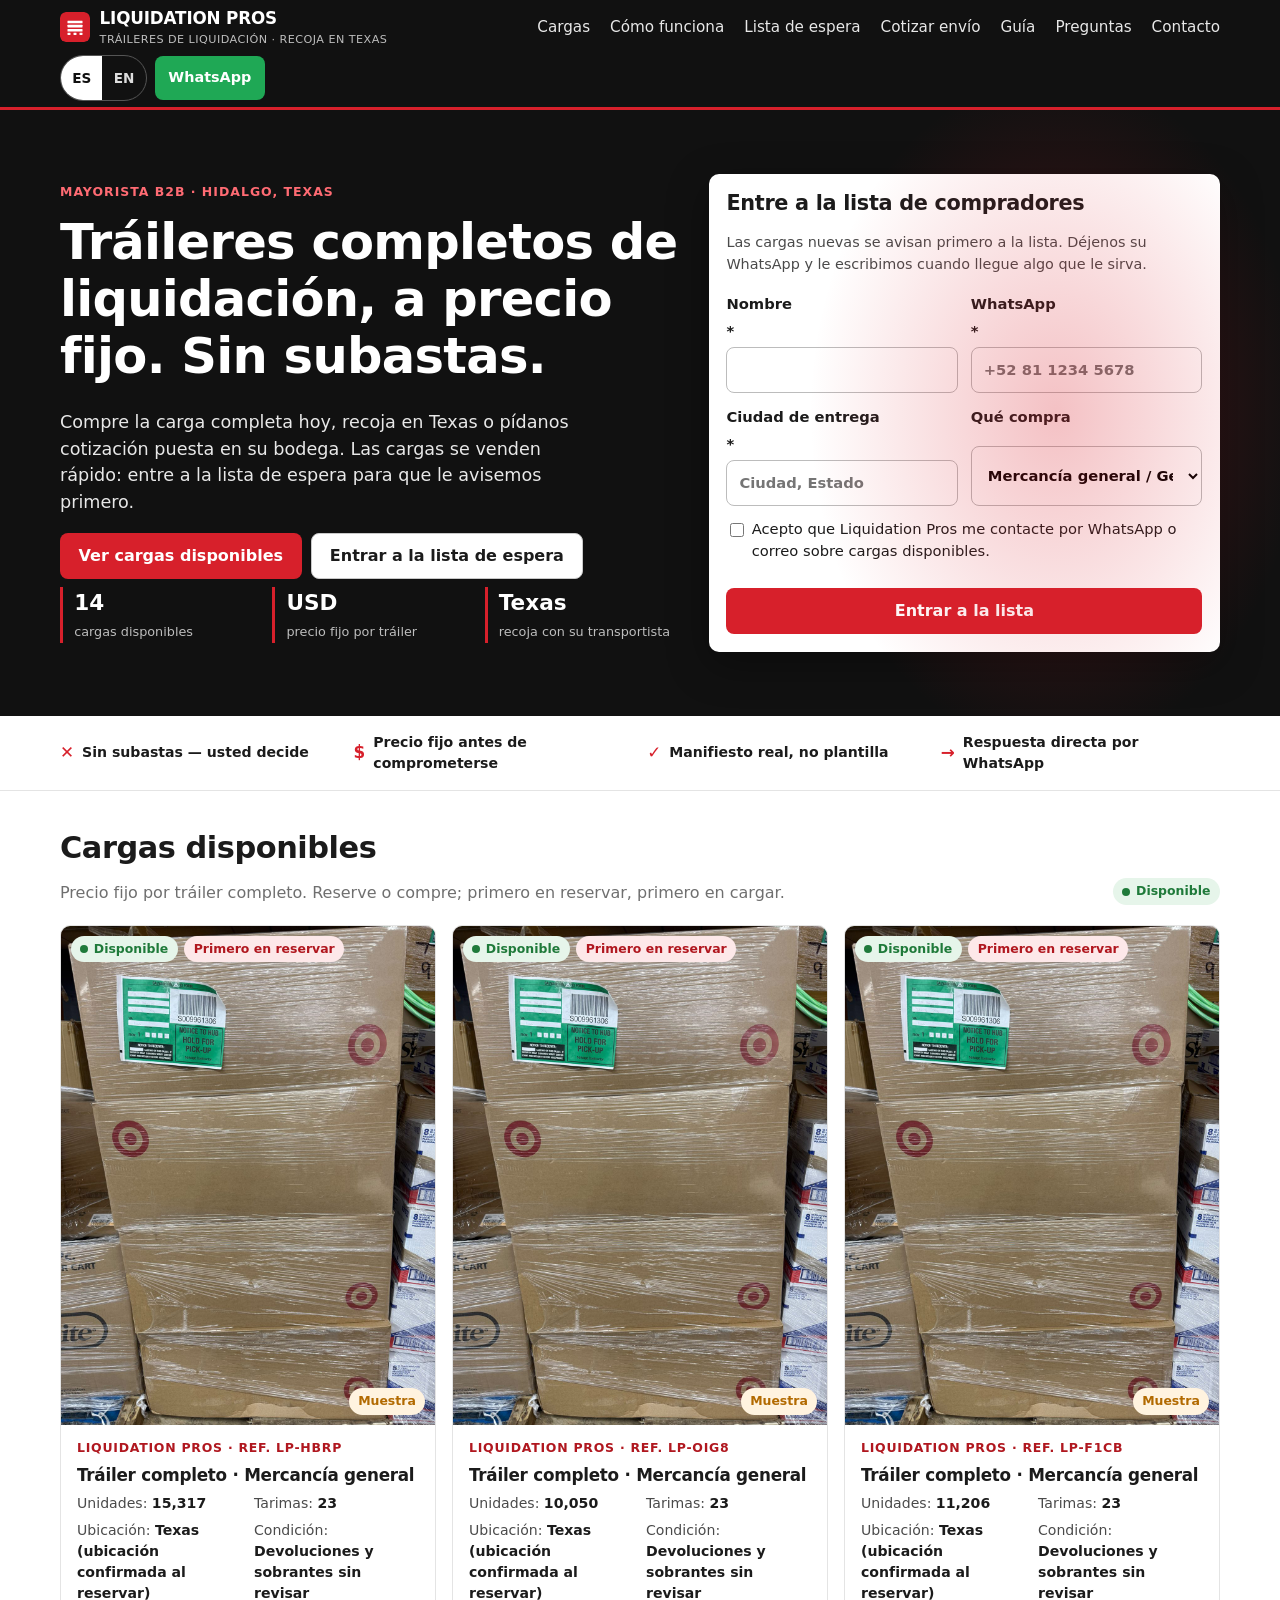
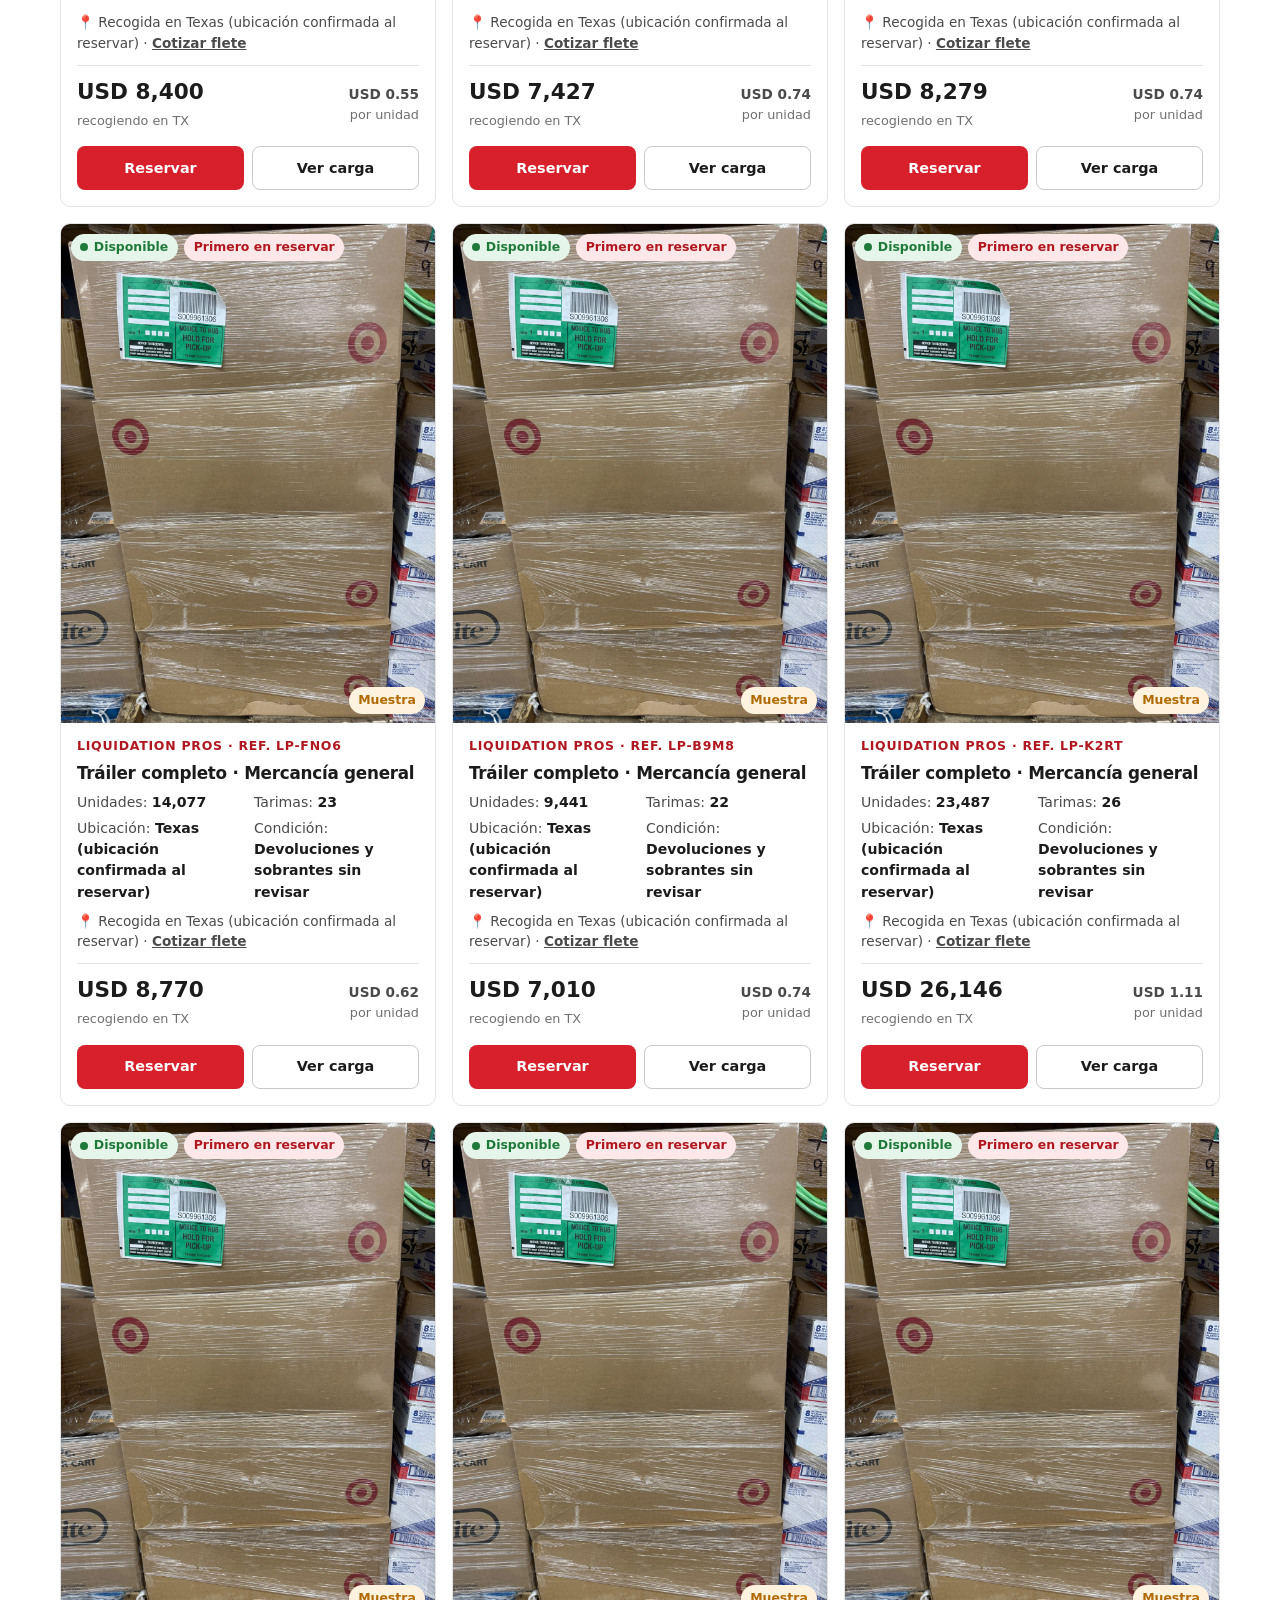
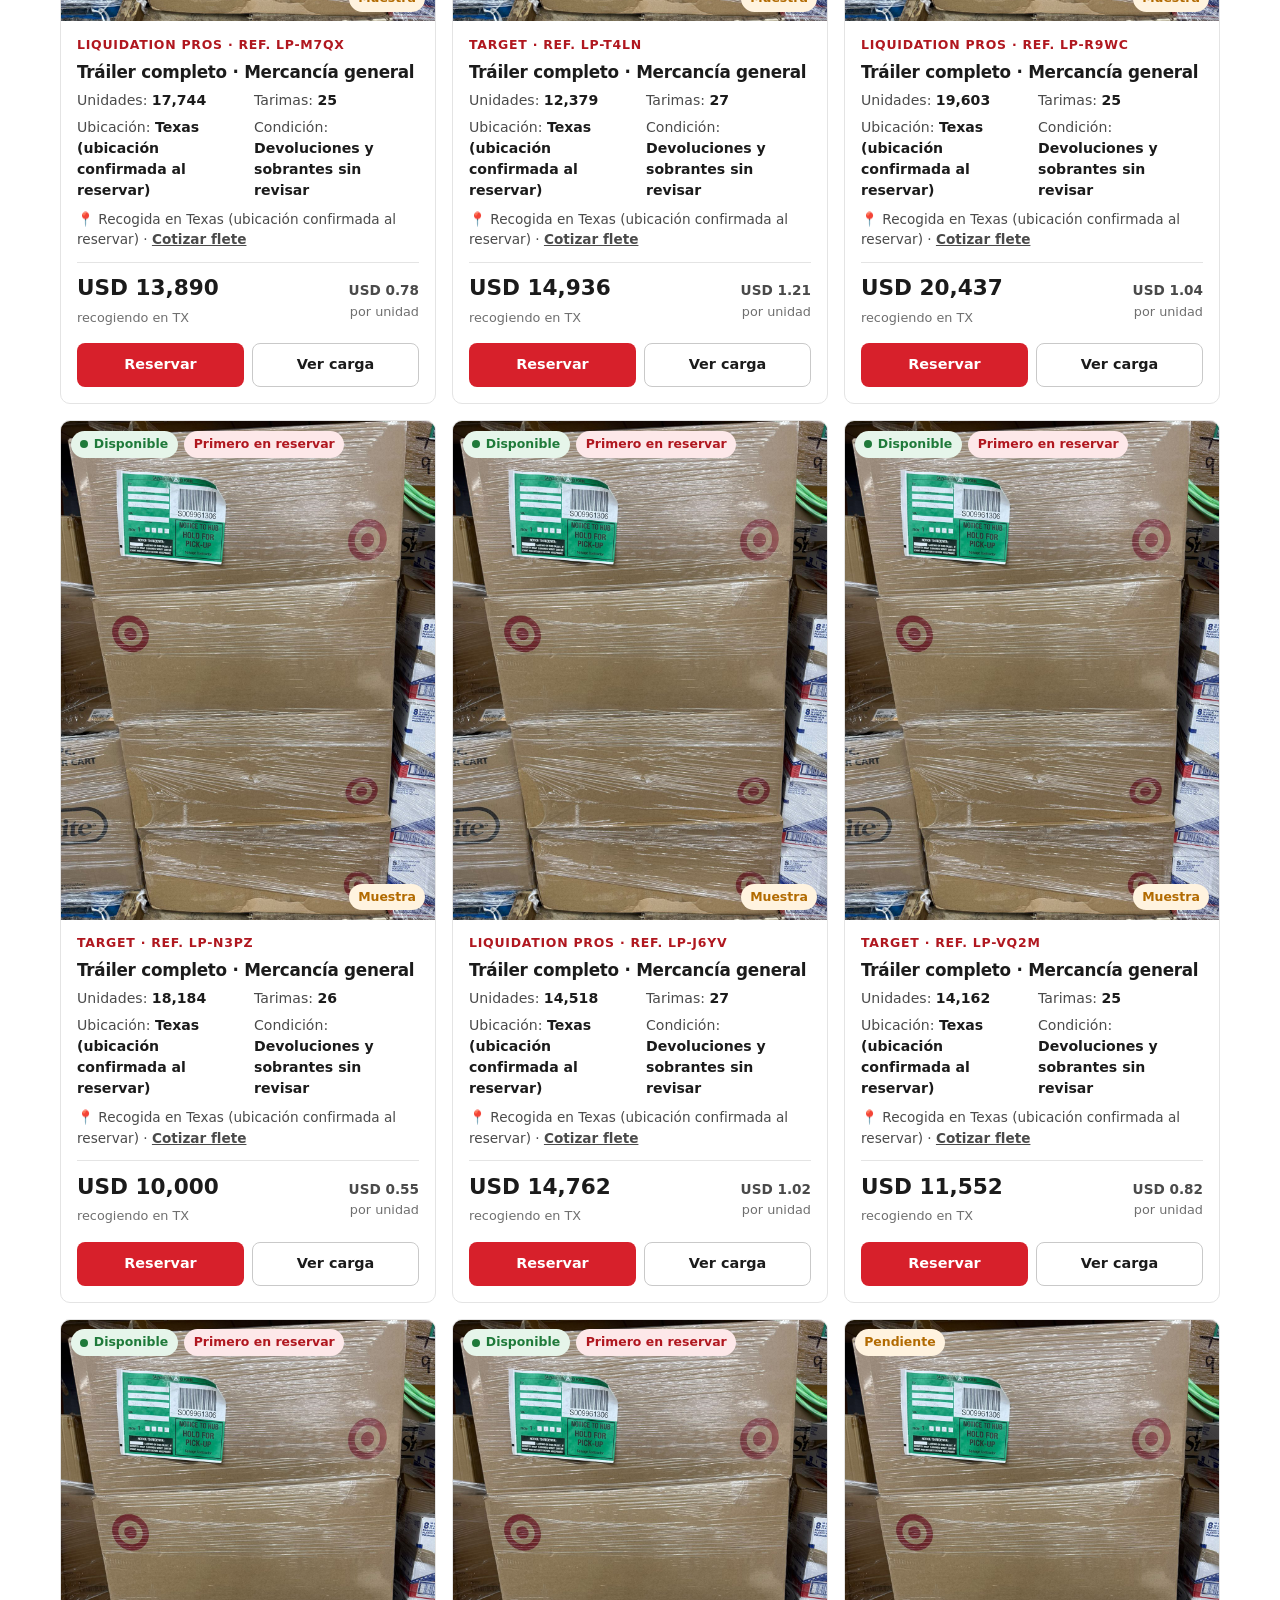
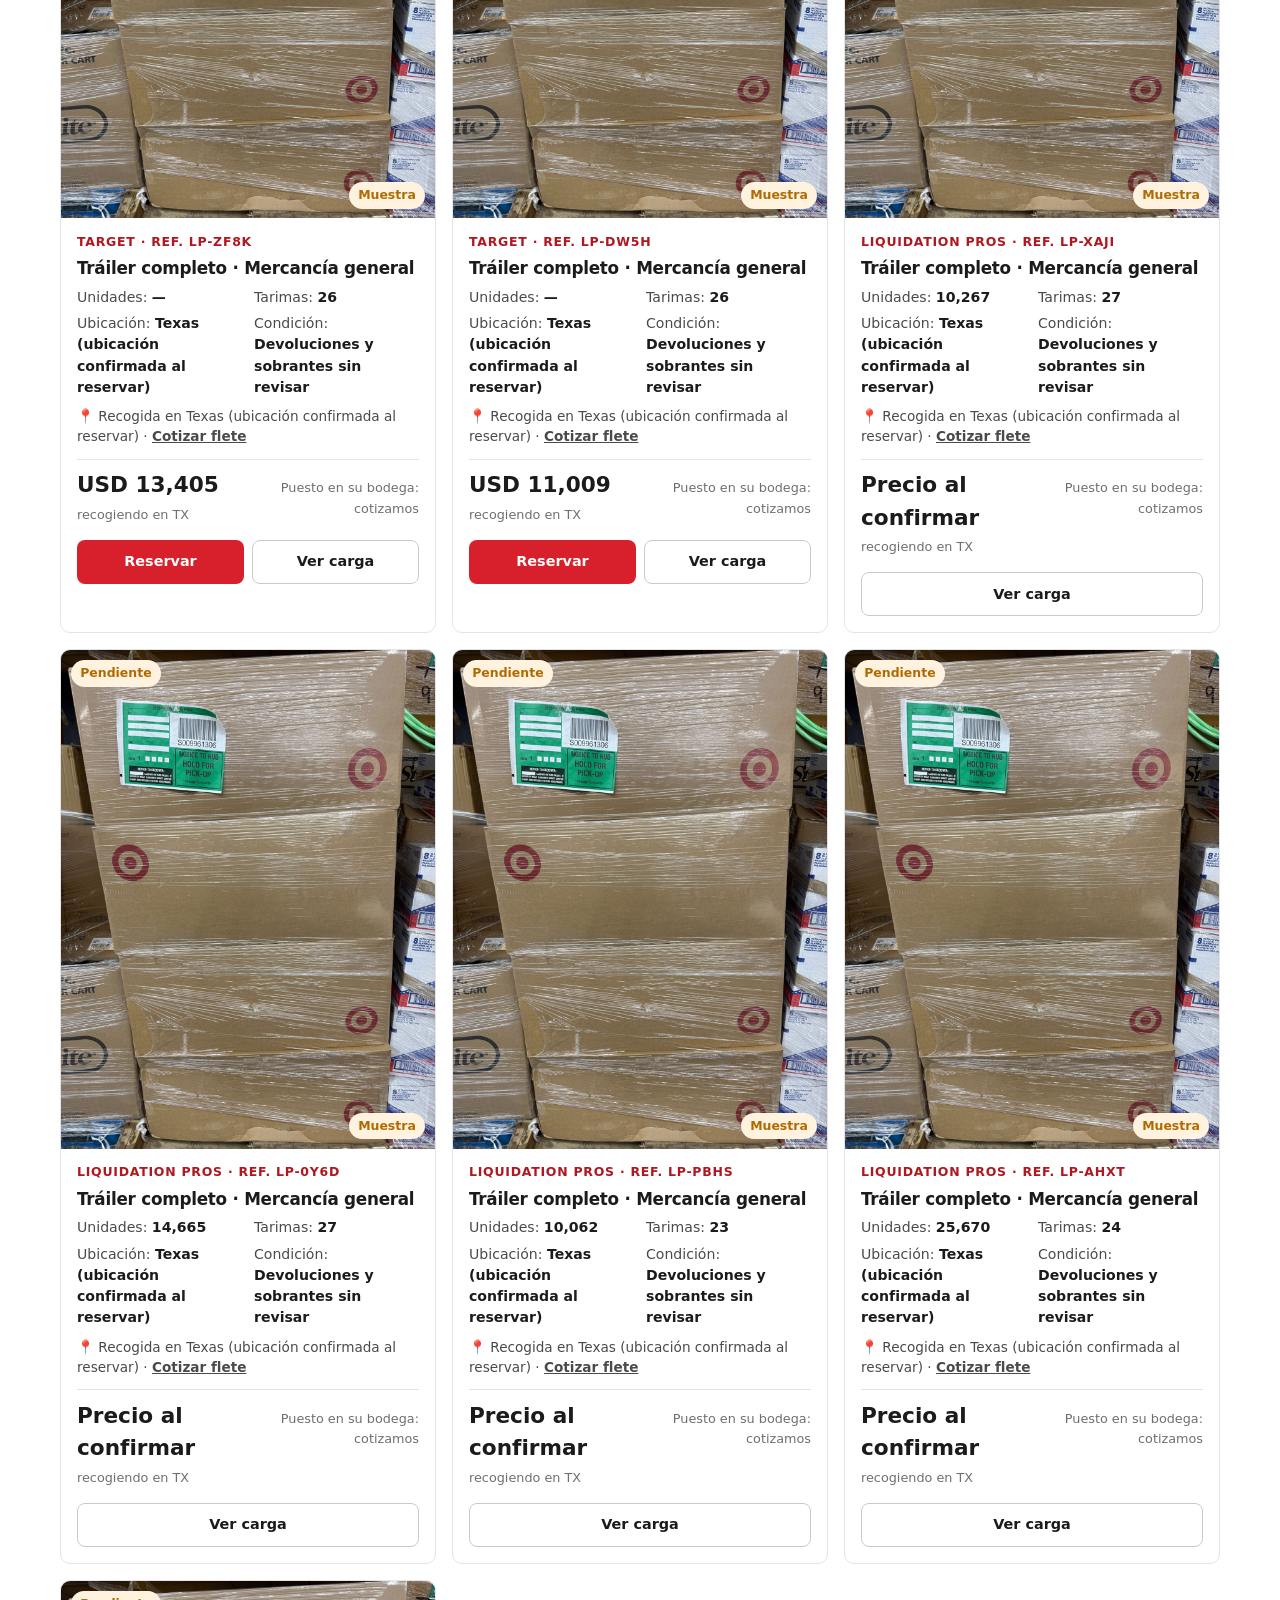
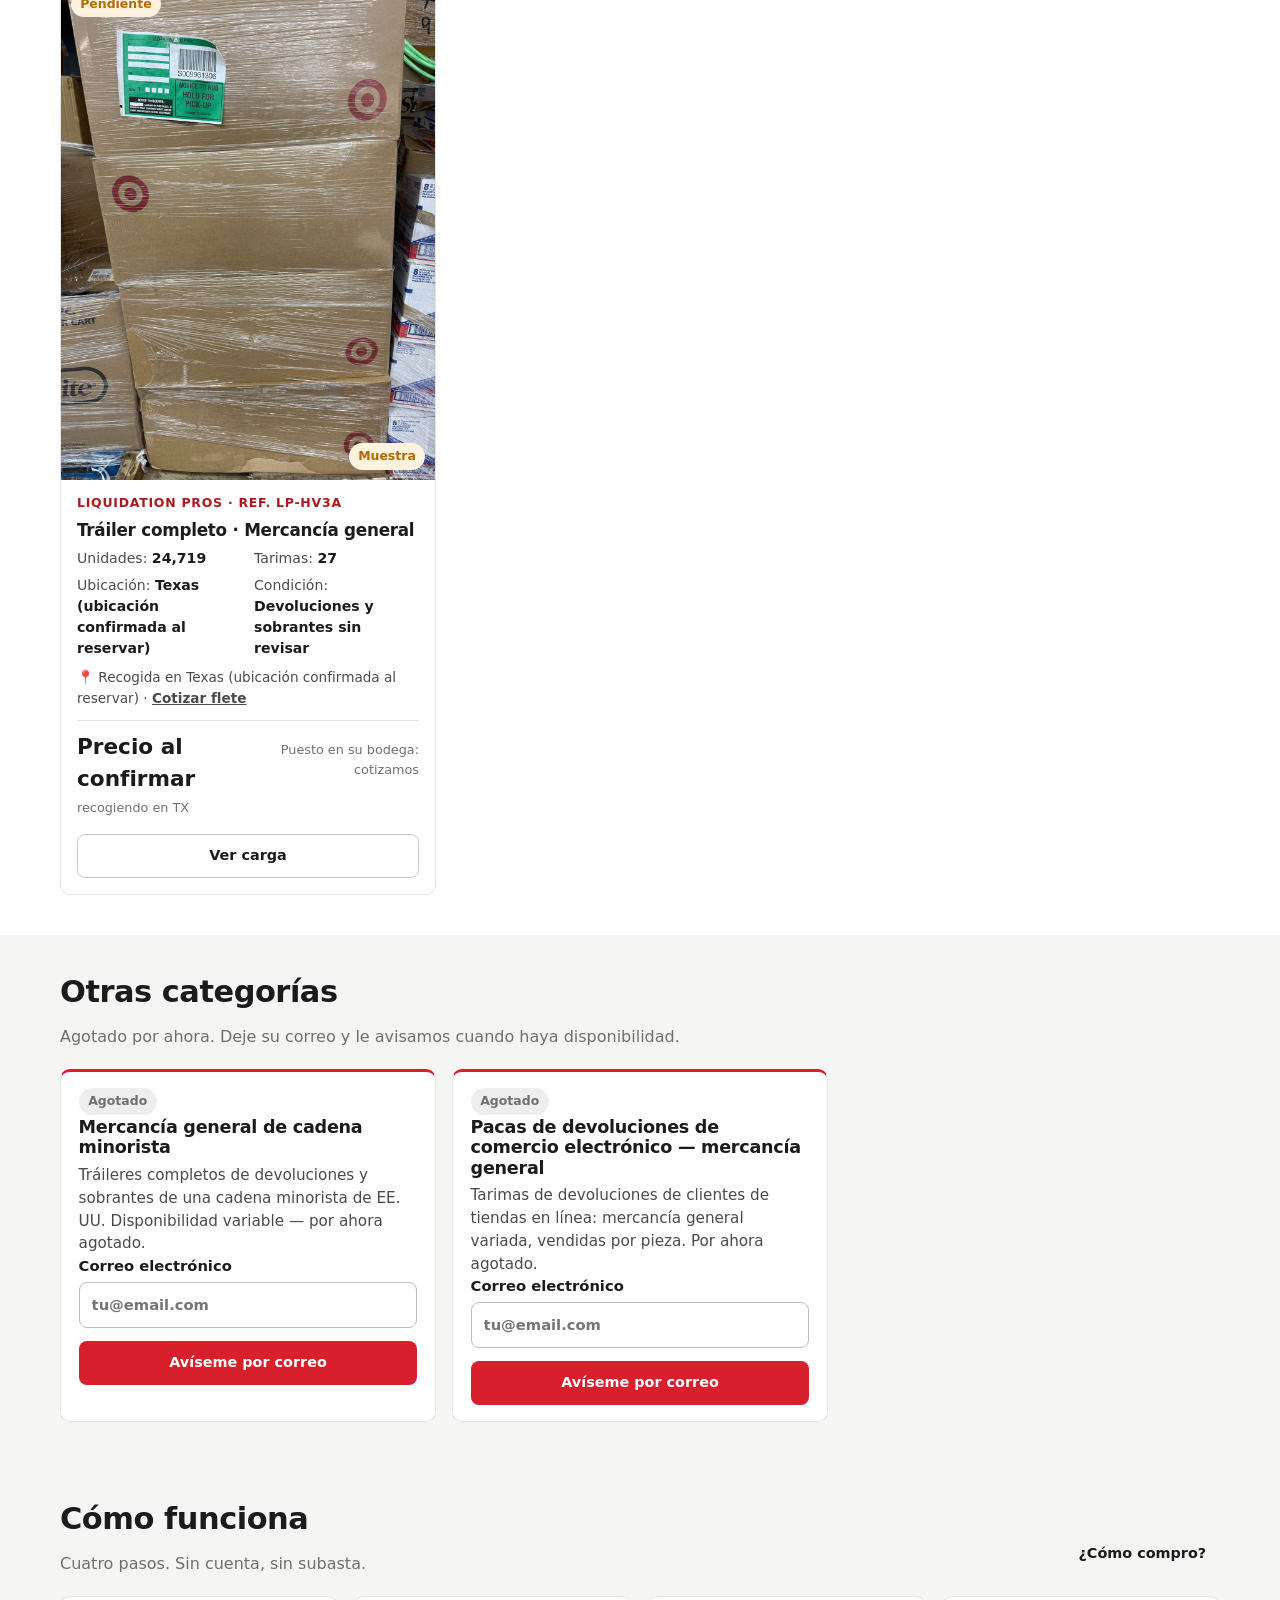
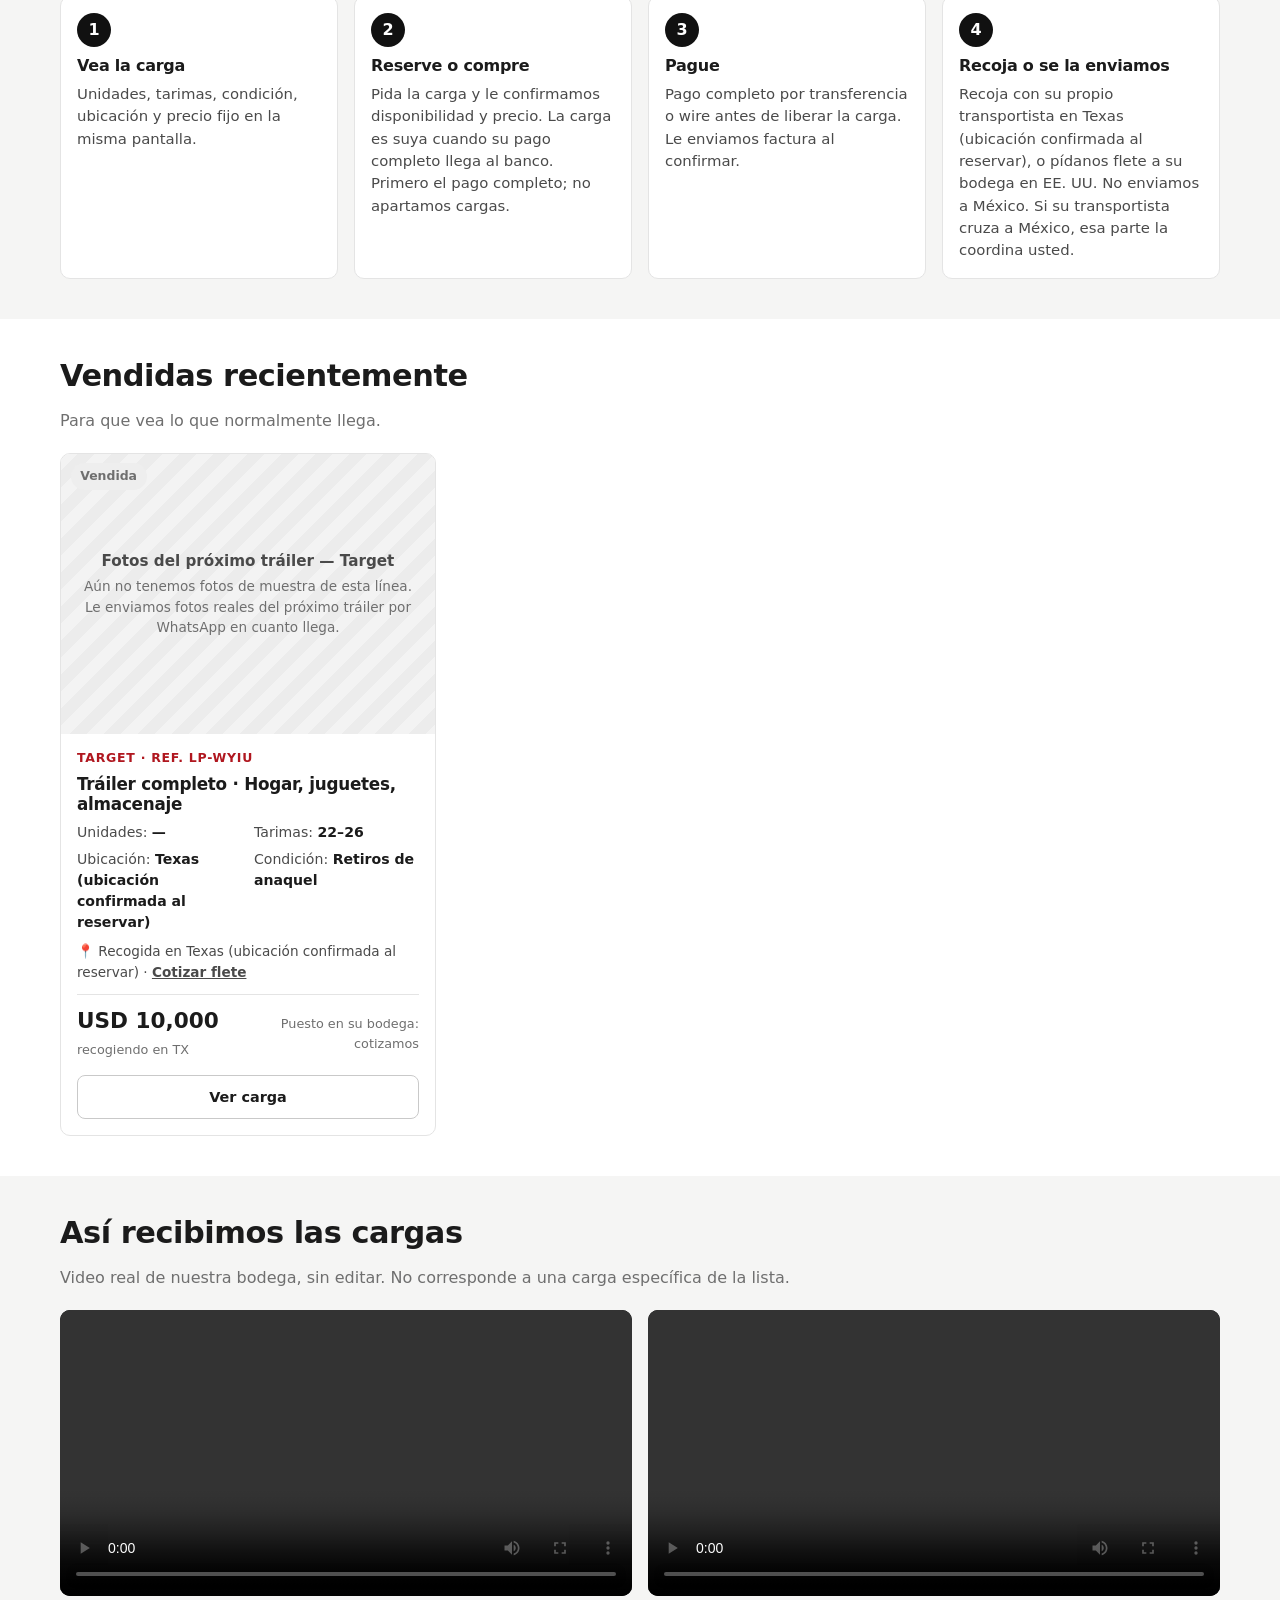
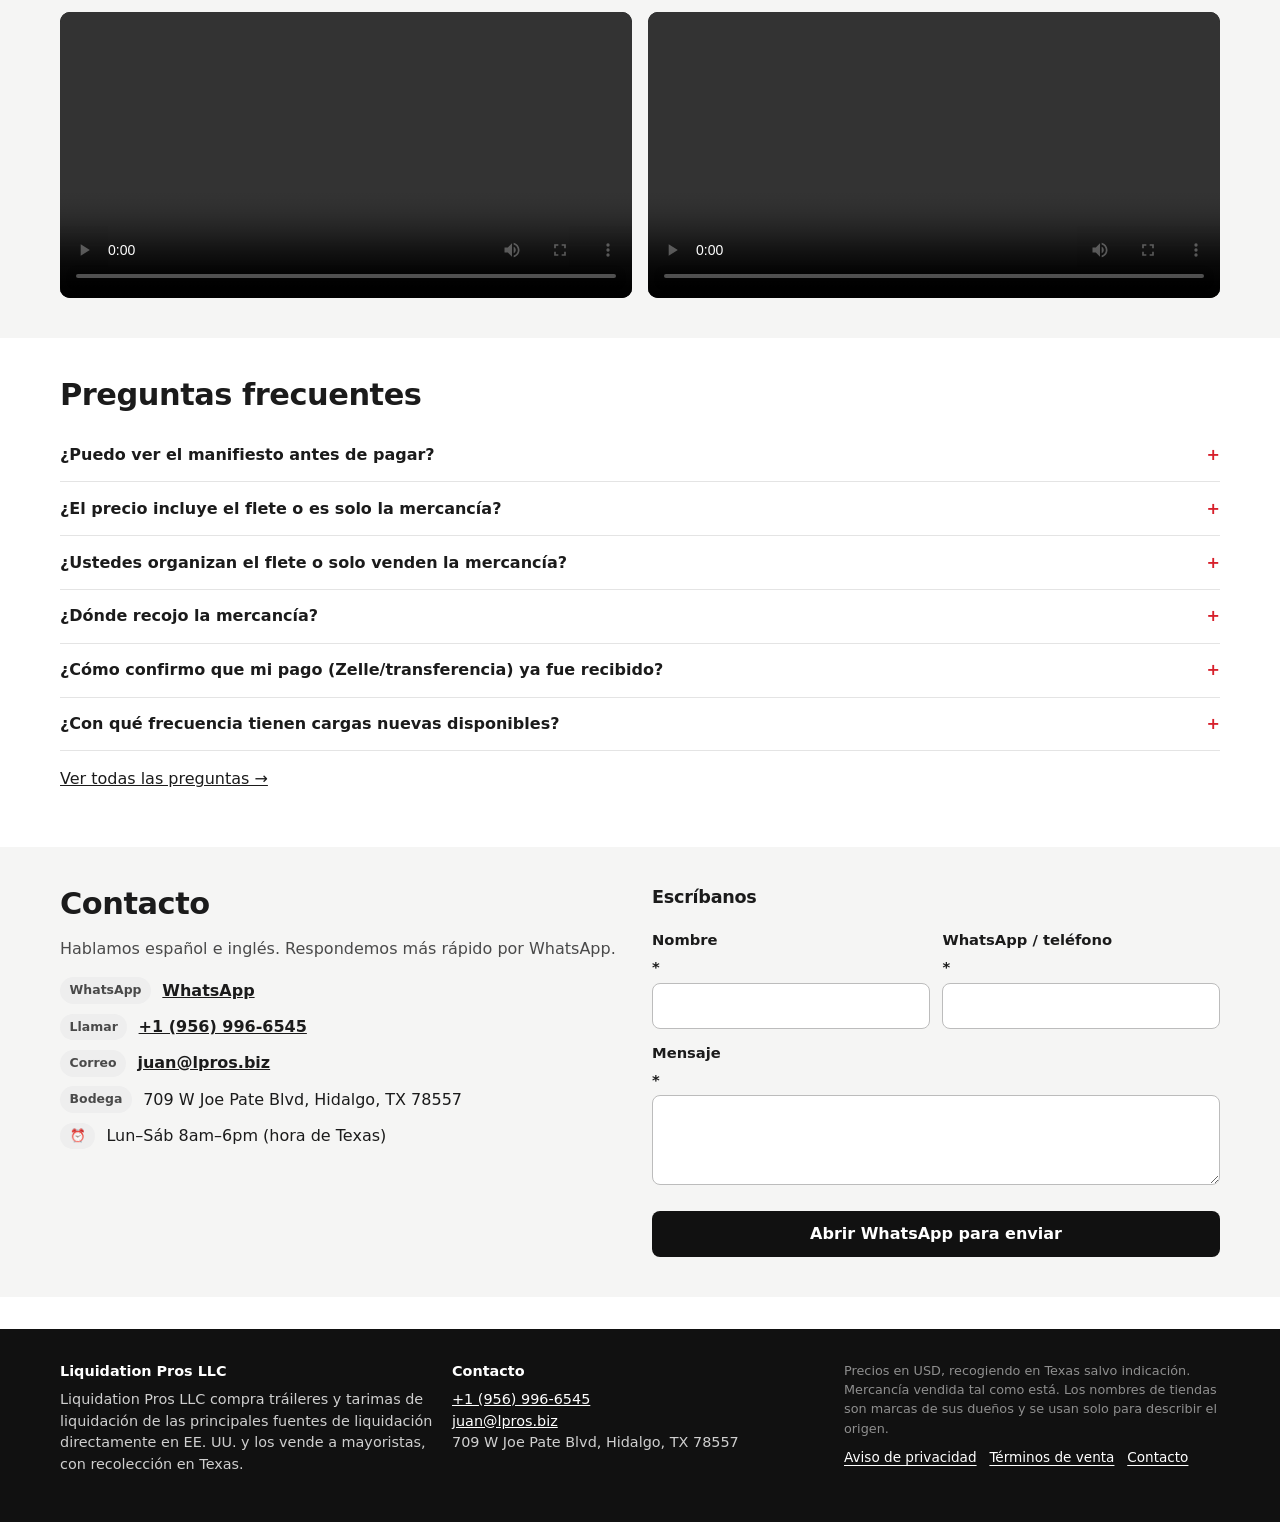
==== index.html @ b8031bf9 "Freight lanes by region (no origin cities); neutral delivery-city placeholder" ====
<!doctype html>
<html lang="es">
<head>
<meta charset="utf-8">
<meta name="viewport" content="width=device-width, initial-scale=1">
<title>Liquidation Pros · Tráileres de liquidación de grandes tiendas · Recoja en Texas</title>
<meta name="description" content="Tráileres y tarimas de liquidación (devoluciones y excedentes de grandes tiendas) a precio fijo, sin subastas. Recoja en Texas (ubicación confirmada al reservar) con su propio transportista. Liquidation Pros LLC.">
<meta name="theme-color" content="#111111">
<link rel="canonical" href="https://lpros210.github.io/lpos-loads/">
<link rel="alternate" hreflang="es" href="https://lpros210.github.io/lpos-loads/">
<link rel="alternate" hreflang="x-default" href="https://lpros210.github.io/lpos-loads/">
<meta property="og:type" content="website">
<meta property="og:site_name" content="Liquidation Pros">
<meta property="og:locale" content="es_MX">
<meta property="og:locale:alternate" content="en_US">
<meta property="og:url" content="https://lpros210.github.io/lpos-loads/">
<meta property="og:title" content="Liquidation Pros · Tráileres de liquidación de grandes tiendas · Recoja en Texas">
<meta property="og:description" content="Tráileres y tarimas de liquidación (devoluciones y excedentes de grandes tiendas) a precio fijo, sin subastas. Recoja en Texas (ubicación confirmada al reservar) con su propio transportista.">
<meta property="og:image" content="https://lpros210.github.io/lpos-loads/assets/photos/sample/gm-01.jpg">
<meta name="twitter:card" content="summary_large_image">
<meta name="twitter:title" content="Liquidation Pros · Tráileres de liquidación de grandes tiendas">
<meta name="twitter:description" content="Tráileres completos de liquidación a precio fijo, sin subastas. Recoja en Texas (ubicación confirmada al reservar) con su propio transportista.">
<meta name="twitter:image" content="https://lpros210.github.io/lpos-loads/assets/photos/sample/gm-01.jpg">
<link rel="stylesheet" href="css/site.css">
<link rel="icon" href="favicon.ico" sizes="any">
<link rel="icon" href="assets/brand/favicon-32.png" type="image/png" sizes="32x32">
<link rel="apple-touch-icon" href="assets/brand/apple-touch-icon.png">
<!-- SEO:ORG -->
<script type="application/ld+json">
{
  "@context": "https://schema.org",
  "@type": "LocalBusiness",
  "additionalType": "https://schema.org/Store",
  "name": "Liquidation Pros LLC",
  "url": "https://lpros210.github.io/lpos-loads/",
  "image": "https://lpros210.github.io/lpos-loads/assets/photos/sample/gm-01.jpg",
  "telephone": "+19569966545",
  "email": "juan@lpros.biz",
  "priceRange": "$$",
  "address": {
    "@type": "PostalAddress",
    "streetAddress": "709 W Joe Pate Blvd",
    "addressLocality": "Hidalgo",
    "addressRegion": "TX",
    "postalCode": "78557",
    "addressCountry": "US"
  },
  "areaServed": [
    {
      "@type": "State",
      "name": "Texas"
    }
  ],
  "knowsLanguage": [
    "es",
    "en"
  ],
  "openingHoursSpecification": {
    "@type": "OpeningHoursSpecification",
    "dayOfWeek": [
      "Monday",
      "Tuesday",
      "Wednesday",
      "Thursday",
      "Friday",
      "Saturday"
    ],
    "opens": "08:00",
    "closes": "18:00"
  },
  "contactPoint": [
    {
      "@type": "ContactPoint",
      "contactType": "sales",
      "telephone": "+19569966545",
      "url": "https://wa.me/19569966545",
      "areaServed": [
        "US"
      ],
      "availableLanguage": [
        "Spanish",
        "English"
      ]
    }
  ],
  "sameAs": [
    "https://wa.me/19569966545"
  ]
}
</script>
<!-- /SEO:ORG -->
<!-- SEO:PRODUCTS -->
<script type="application/ld+json">
{
  "@context": "https://schema.org",
  "@type": "ItemList",
  "itemListElement": [
    {
      "@type": "ListItem",
      "position": 1,
      "item": {
        "@type": "Product",
        "name": "Tráiler completo · Mercancía general",
        "sku": "LP-XAJI",
        "brand": {
          "@type": "Brand",
          "name": "Liquidation Pros"
        },
        "url": "https://lpros210.github.io/lpos-loads/load.html?id=LP-XAJI"
      }
    },
    {
      "@type": "ListItem",
      "position": 2,
      "item": {
        "@type": "Product",
        "name": "Tráiler completo · Mercancía general",
        "sku": "LP-0Y6D",
        "brand": {
          "@type": "Brand",
          "name": "Liquidation Pros"
        },
        "url": "https://lpros210.github.io/lpos-loads/load.html?id=LP-0Y6D"
      }
    },
    {
      "@type": "ListItem",
      "position": 3,
      "item": {
        "@type": "Product",
        "name": "Tráiler completo · Mercancía general",
        "sku": "LP-PBHS",
        "brand": {
          "@type": "Brand",
          "name": "Liquidation Pros"
        },
        "url": "https://lpros210.github.io/lpos-loads/load.html?id=LP-PBHS"
      }
    },
    {
      "@type": "ListItem",
      "position": 4,
      "item": {
        "@type": "Product",
        "name": "Tráiler completo · Mercancía general",
        "sku": "LP-AHXT",
        "brand": {
          "@type": "Brand",
          "name": "Liquidation Pros"
        },
        "url": "https://lpros210.github.io/lpos-loads/load.html?id=LP-AHXT"
      }
    },
    {
      "@type": "ListItem",
      "position": 5,
      "item": {
        "@type": "Product",
        "name": "Tráiler completo · Mercancía general",
        "sku": "LP-HV3A",
        "brand": {
          "@type": "Brand",
          "name": "Liquidation Pros"
        },
        "url": "https://lpros210.github.io/lpos-loads/load.html?id=LP-HV3A"
      }
    },
    {
      "@type": "ListItem",
      "position": 6,
      "item": {
        "@type": "Product",
        "name": "Tráiler completo · Hogar, juguetes, almacenaje",
        "sku": "LP-WYIU",
        "brand": {
          "@type": "Brand",
          "name": "Target"
        },
        "url": "https://lpros210.github.io/lpos-loads/load.html?id=LP-WYIU",
        "offers": {
          "@type": "Offer",
          "url": "https://lpros210.github.io/lpos-loads/load.html?id=LP-WYIU",
          "priceCurrency": "USD",
          "price": 10000,
          "availability": "https://schema.org/SoldOut",
          "itemCondition": "https://schema.org/UsedCondition",
          "seller": {
            "@type": "Organization",
            "name": "Liquidation Pros LLC"
          }
        }
      }
    },
    {
      "@type": "ListItem",
      "position": 7,
      "item": {
        "@type": "Product",
        "name": "Tráiler completo · Mercancía general",
        "sku": "LP-HBRP",
        "brand": {
          "@type": "Brand",
          "name": "Liquidation Pros"
        },
        "url": "https://lpros210.github.io/lpos-loads/load.html?id=LP-HBRP",
        "offers": {
          "@type": "Offer",
          "url": "https://lpros210.github.io/lpos-loads/load.html?id=LP-HBRP",
          "priceCurrency": "USD",
          "price": 8400,
          "availability": "https://schema.org/InStock",
          "itemCondition": "https://schema.org/UsedCondition",
          "seller": {
            "@type": "Organization",
            "name": "Liquidation Pros LLC"
          }
        }
      }
    },
    {
      "@type": "ListItem",
      "position": 8,
      "item": {
        "@type": "Product",
        "name": "Tráiler completo · Mercancía general",
        "sku": "LP-OIG8",
        "brand": {
          "@type": "Brand",
          "name": "Liquidation Pros"
        },
        "url": "https://lpros210.github.io/lpos-loads/load.html?id=LP-OIG8",
        "offers": {
          "@type": "Offer",
          "url": "https://lpros210.github.io/lpos-loads/load.html?id=LP-OIG8",
          "priceCurrency": "USD",
          "price": 7427,
          "availability": "https://schema.org/InStock",
          "itemCondition": "https://schema.org/UsedCondition",
          "seller": {
            "@type": "Organization",
            "name": "Liquidation Pros LLC"
          }
        }
      }
    },
    {
      "@type": "ListItem",
      "position": 9,
      "item": {
        "@type": "Product",
        "name": "Tráiler completo · Mercancía general",
        "sku": "LP-F1CB",
        "brand": {
          "@type": "Brand",
          "name": "Liquidation Pros"
        },
        "url": "https://lpros210.github.io/lpos-loads/load.html?id=LP-F1CB",
        "offers": {
          "@type": "Offer",
          "url": "https://lpros210.github.io/lpos-loads/load.html?id=LP-F1CB",
          "priceCurrency": "USD",
          "price": 8279,
          "availability": "https://schema.org/InStock",
          "itemCondition": "https://schema.org/UsedCondition",
          "seller": {
            "@type": "Organization",
            "name": "Liquidation Pros LLC"
          }
        }
      }
    },
    {
      "@type": "ListItem",
      "position": 10,
      "item": {
        "@type": "Product",
        "name": "Tráiler completo · Mercancía general",
        "sku": "LP-FNO6",
        "brand": {
          "@type": "Brand",
          "name": "Liquidation Pros"
        },
        "url": "https://lpros210.github.io/lpos-loads/load.html?id=LP-FNO6",
        "offers": {
          "@type": "Offer",
          "url": "https://lpros210.github.io/lpos-loads/load.html?id=LP-FNO6",
          "priceCurrency": "USD",
          "price": 8770,
          "availability": "https://schema.org/InStock",
          "itemCondition": "https://schema.org/UsedCondition",
          "seller": {
            "@type": "Organization",
            "name": "Liquidation Pros LLC"
          }
        }
      }
    },
    {
      "@type": "ListItem",
      "position": 11,
      "item": {
        "@type": "Product",
        "name": "Tráiler completo · Mercancía general",
        "sku": "LP-B9M8",
        "brand": {
          "@type": "Brand",
          "name": "Liquidation Pros"
        },
        "url": "https://lpros210.github.io/lpos-loads/load.html?id=LP-B9M8",
        "offers": {
          "@type": "Offer",
          "url": "https://lpros210.github.io/lpos-loads/load.html?id=LP-B9M8",
          "priceCurrency": "USD",
          "price": 7010,
          "availability": "https://schema.org/InStock",
          "itemCondition": "https://schema.org/UsedCondition",
          "seller": {
            "@type": "Organization",
            "name": "Liquidation Pros LLC"
          }
        }
      }
    },
    {
      "@type": "ListItem",
      "position": 12,
      "item": {
        "@type": "Product",
        "name": "Tráiler completo · Mercancía general",
        "sku": "LP-K2RT",
        "brand": {
          "@type": "Brand",
          "name": "Liquidation Pros"
        },
        "url": "https://lpros210.github.io/lpos-loads/load.html?id=LP-K2RT",
        "offers": {
          "@type": "Offer",
          "url": "https://lpros210.github.io/lpos-loads/load.html?id=LP-K2RT",
          "priceCurrency": "USD",
          "price": 26146,
          "availability": "https://schema.org/InStock",
          "itemCondition": "https://schema.org/UsedCondition",
          "seller": {
            "@type": "Organization",
            "name": "Liquidation Pros LLC"
          }
        }
      }
    },
    {
      "@type": "ListItem",
      "position": 13,
      "item": {
        "@type": "Product",
        "name": "Tráiler completo · Mercancía general",
        "sku": "LP-M7QX",
        "brand": {
          "@type": "Brand",
          "name": "Liquidation Pros"
        },
        "url": "https://lpros210.github.io/lpos-loads/load.html?id=LP-M7QX",
        "offers": {
          "@type": "Offer",
          "url": "https://lpros210.github.io/lpos-loads/load.html?id=LP-M7QX",
          "priceCurrency": "USD",
          "price": 13890,
          "availability": "https://schema.org/InStock",
          "itemCondition": "https://schema.org/UsedCondition",
          "seller": {
            "@type": "Organization",
            "name": "Liquidation Pros LLC"
          }
        }
      }
    },
    {
      "@type": "ListItem",
      "position": 14,
      "item": {
        "@type": "Product",
        "name": "Tráiler completo · Mercancía general",
        "sku": "LP-T4LN",
        "brand": {
          "@type": "Brand",
          "name": "Target"
        },
        "url": "https://lpros210.github.io/lpos-loads/load.html?id=LP-T4LN",
        "offers": {
          "@type": "Offer",
          "url": "https://lpros210.github.io/lpos-loads/load.html?id=LP-T4LN",
          "priceCurrency": "USD",
          "price": 14936,
          "availability": "https://schema.org/InStock",
          "itemCondition": "https://schema.org/UsedCondition",
          "seller": {
            "@type": "Organization",
            "name": "Liquidation Pros LLC"
          }
        }
      }
    },
    {
      "@type": "ListItem",
      "position": 15,
      "item": {
        "@type": "Product",
        "name": "Tráiler completo · Mercancía general",
        "sku": "LP-R9WC",
        "brand": {
          "@type": "Brand",
          "name": "Liquidation Pros"
        },
        "url": "https://lpros210.github.io/lpos-loads/load.html?id=LP-R9WC",
        "offers": {
          "@type": "Offer",
          "url": "https://lpros210.github.io/lpos-loads/load.html?id=LP-R9WC",
          "priceCurrency": "USD",
          "price": 20437,
          "availability": "https://schema.org/InStock",
          "itemCondition": "https://schema.org/UsedCondition",
          "seller": {
            "@type": "Organization",
            "name": "Liquidation Pros LLC"
          }
        }
      }
    },
    {
      "@type": "ListItem",
      "position": 16,
      "item": {
        "@type": "Product",
        "name": "Tráiler completo · Mercancía general",
        "sku": "LP-N3PZ",
        "brand": {
          "@type": "Brand",
          "name": "Target"
        },
        "url": "https://lpros210.github.io/lpos-loads/load.html?id=LP-N3PZ",
        "offers": {
          "@type": "Offer",
          "url": "https://lpros210.github.io/lpos-loads/load.html?id=LP-N3PZ",
          "priceCurrency": "USD",
          "price": 10000,
          "availability": "https://schema.org/InStock",
          "itemCondition": "https://schema.org/UsedCondition",
          "seller": {
            "@type": "Organization",
            "name": "Liquidation Pros LLC"
          }
        }
      }
    },
    {
      "@type": "ListItem",
      "position": 17,
      "item": {
        "@type": "Product",
        "name": "Tráiler completo · Mercancía general",
        "sku": "LP-J6YV",
        "brand": {
          "@type": "Brand",
          "name": "Liquidation Pros"
        },
        "url": "https://lpros210.github.io/lpos-loads/load.html?id=LP-J6YV",
        "offers": {
          "@type": "Offer",
          "url": "https://lpros210.github.io/lpos-loads/load.html?id=LP-J6YV",
          "priceCurrency": "USD",
          "price": 14762,
          "availability": "https://schema.org/InStock",
          "itemCondition": "https://schema.org/UsedCondition",
          "seller": {
            "@type": "Organization",
            "name": "Liquidation Pros LLC"
          }
        }
      }
    },
    {
      "@type": "ListItem",
      "position": 18,
      "item": {
        "@type": "Product",
        "name": "Tráiler completo · Mercancía general",
        "sku": "LP-VQ2M",
        "brand": {
          "@type": "Brand",
          "name": "Target"
        },
        "url": "https://lpros210.github.io/lpos-loads/load.html?id=LP-VQ2M",
        "offers": {
          "@type": "Offer",
          "url": "https://lpros210.github.io/lpos-loads/load.html?id=LP-VQ2M",
          "priceCurrency": "USD",
          "price": 11552,
          "availability": "https://schema.org/InStock",
          "itemCondition": "https://schema.org/UsedCondition",
          "seller": {
            "@type": "Organization",
            "name": "Liquidation Pros LLC"
          }
        }
      }
    },
    {
      "@type": "ListItem",
      "position": 19,
      "item": {
        "@type": "Product",
        "name": "Tráiler completo · Mercancía general",
        "sku": "LP-ZF8K",
        "brand": {
          "@type": "Brand",
          "name": "Target"
        },
        "url": "https://lpros210.github.io/lpos-loads/load.html?id=LP-ZF8K",
        "offers": {
          "@type": "Offer",
          "url": "https://lpros210.github.io/lpos-loads/load.html?id=LP-ZF8K",
          "priceCurrency": "USD",
          "price": 13405,
          "availability": "https://schema.org/InStock",
          "itemCondition": "https://schema.org/UsedCondition",
          "seller": {
            "@type": "Organization",
            "name": "Liquidation Pros LLC"
          }
        }
      }
    },
    {
      "@type": "ListItem",
      "position": 20,
      "item": {
        "@type": "Product",
        "name": "Tráiler completo · Mercancía general",
        "sku": "LP-DW5H",
        "brand": {
          "@type": "Brand",
          "name": "Target"
        },
        "url": "https://lpros210.github.io/lpos-loads/load.html?id=LP-DW5H",
        "offers": {
          "@type": "Offer",
          "url": "https://lpros210.github.io/lpos-loads/load.html?id=LP-DW5H",
          "priceCurrency": "USD",
          "price": 11009,
          "availability": "https://schema.org/InStock",
          "itemCondition": "https://schema.org/UsedCondition",
          "seller": {
            "@type": "Organization",
            "name": "Liquidation Pros LLC"
          }
        }
      }
    }
  ]
}
</script>
<!-- /SEO:PRODUCTS -->
</head>
<body>
<a class="skip" href="#main">Ir al contenido / Skip to content</a>
<header class="hdr">
  <div class="wrap">
    <a class="brand" href="index.html"><span class="mark" aria-hidden="true"><svg viewBox="0 0 512 512" width="30" height="30"><rect width="512" height="512" rx="96" fill="#D7202B"/><rect x="128" y="147.2" width="256" height="44.8" rx="6.4" fill="#fff"/><rect x="128" y="217.6" width="256" height="44.8" rx="6.4" fill="#fff"/><rect x="128" y="288" width="256" height="44.8" rx="6.4" fill="#fff"/><rect x="128" y="352" width="51.2" height="38.4" rx="6.4" fill="#fff"/><rect x="230.4" y="352" width="51.2" height="38.4" rx="6.4" fill="#fff"/><rect x="332.8" y="352" width="51.2" height="38.4" rx="6.4" fill="#fff"/></svg></span><span>Liquidation Pros<small data-i18n="tagline">Tráileres de liquidación · Recoja en Texas</small></span></a>
    <nav class="nav" aria-label="Principal">
      <a href="#loads" data-i18n="nav_loads">Cargas</a>
      <a href="#how" data-i18n="nav_how">Cómo funciona</a>
      <a href="#waitlist" data-i18n="nav_waitlist">Lista de espera</a>
      <a href="cotizar.html" data-i18n="nav_quote">Cotizar envío</a>
      <a href="guia.html" data-i18n="nav_guide">Guía</a>
      <a href="preguntas.html" data-i18n="nav_faq">Preguntas</a>
      <a href="#contact" data-i18n="nav_contact">Contacto</a>
    </nav>
    <div class="hdr-actions">
      <div class="lang" role="group" aria-label="Idioma / Language"><button type="button" data-lang="es" aria-pressed="true">ES</button><button type="button" data-lang="en" aria-pressed="false">EN</button></div>
      <a class="btn btn-wa btn-sm" data-wa href="#">WhatsApp</a>
    </div>
  </div>
</header>

<main id="main">
  <section class="hero">
    <div class="wrap">
      <div>
        <div class="eyebrow" data-i18n="hero_eyebrow">Mayorista B2B · Hidalgo, Texas</div>
        <h1 data-i18n="hero_h1">Tráileres completos de devoluciones de grandes tiendas, a precio fijo. Sin subastas.</h1>
        <p class="hero-sub" data-i18n="hero_lead">Compre la carga completa hoy, recoja en Texas o pídanos cotización puesta en su bodega.</p>
        <div class="cta">
          <a class="btn btn-red" href="#loads" data-i18n="hero_cta_loads">Ver cargas disponibles</a>
          <a class="btn btn-line" href="#waitlist" data-i18n="hero_cta_wait">Entrar a la lista de espera</a>
        </div>
        <div class="facts">
          <div><b id="fact-loads">–</b><span data-i18n="fact_loads">cargas disponibles</span></div>
          <div><b>USD</b><span data-i18n="fact_window">precio fijo por tráiler</span></div>
          <div><b>Texas</b><span data-i18n="fact_border">recoja con su transportista</span></div>
        </div>
      </div>
      <form class="form lead" id="f-lead" novalidate>
        <h2 id="waitlist" data-i18n="lead_h2">Entre a la lista de compradores</h2>
        <p data-i18n="lead_sub" class="lead-sub"></p>
        <div class="row">
          <label><span data-i18n="f_name">Nombre</span> *<input name="name" required autocomplete="name"></label>
          <label><span data-i18n="f_wa">WhatsApp</span> *<input name="phone" type="tel" required autocomplete="tel" inputmode="tel" placeholder="+52 81 1234 5678"></label>
        </div>
        <div class="row">
          <label><span data-i18n="f_city">Ciudad de entrega</span> *<input name="city" required placeholder="Ciudad, Estado"></label>
          <label><span data-i18n="f_buy">Qué compra</span>
            <select name="buy"><option value="Mercancía general / General merchandise">Mercancía general / General merchandise</option><option value="Ropa / Clothing">Ropa / Clothing</option><option value="Zapatos / Shoes">Zapatos / Shoes</option><option value="HBA">HBA</option><option value="Muebles / Furniture">Muebles / Furniture</option><option value="Cualquiera / Any" data-i18n="any">Cualquiera</option></select></label>
        </div>
        <label class="check"><input type="checkbox" name="consent" required><span data-i18n="f_consent"></span></label>
        <div id="lead-out"></div>
        <button class="btn btn-red btn-block" type="submit" data-i18n="lead_submit">Entrar a la lista</button>
      </form>
    </div>
  </section>

  <section class="trust-strip">
    <div class="wrap">
      <div class="trust-item"><b aria-hidden="true">✕</b><span data-i18n="trust_noauction">Sin subastas — usted decide</span></div>
      <div class="trust-item"><b aria-hidden="true">$</b><span data-i18n="trust_flatprice">Precio fijo antes de comprometerse</span></div>
      <div class="trust-item"><b aria-hidden="true">✓</b><span data-i18n="trust_manifest">Manifiesto real, no plantilla</span></div>
      <div class="trust-item"><b aria-hidden="true">→</b><span data-i18n="trust_whatsapp">Respuesta directa por WhatsApp</span></div>
    </div>
  </section>

  <section class="sec" id="loads">
    <div class="wrap">
      <div class="sec-head"><div><h2 data-i18n="loads_h2">Cargas disponibles</h2><p data-i18n="loads_sub">Precio fijo por tráiler completo.</p></div><span class="pill pill-live" data-i18n="status_available">Disponible</span></div>
      <div class="grid" id="loads-grid" aria-live="polite"></div>
    </div>
  </section>

  <section class="sec sec-alt" id="other-cats">
    <div class="wrap">
      <div class="sec-head"><div><h2 data-i18n="other_cat_h">Otras categorías</h2><p data-i18n="other_cat_sub">Agotado por ahora. Deje su correo y le avisamos cuando haya disponibilidad.</p></div></div>
      <div class="sourcing-grid">
        <article class="src-card">
          <span class="pill pill-sold" data-i18n="status_soldout">Agotado</span>
          <h3 data-i18n="cat_retail_title">Mercancía general de cadena minorista</h3>
          <p data-i18n="cat_retail_desc">Tráileres completos de devoluciones y sobrantes de una cadena minorista de EE. UU. Disponibilidad variable — por ahora agotado.</p>
          <form class="form notify-form" data-category="retail_gm" novalidate>
            <label><span data-i18n="notify_email">Correo electrónico</span><input type="email" name="email" required placeholder="tu@email.com" autocomplete="email"></label>
            <button class="btn btn-red btn-sm" type="submit" data-i18n="notify_submit">Avíseme por correo</button>
          </form>
          <div class="notify-out"></div>
        </article>
        <article class="src-card">
          <span class="pill pill-sold" data-i18n="status_soldout">Agotado</span>
          <h3 data-i18n="cat_ecom_title">Pacas de devoluciones de comercio electrónico — mercancía general</h3>
          <p data-i18n="cat_ecom_desc">Tarimas de devoluciones de clientes de tiendas en línea: mercancía general variada, vendidas por pieza. Por ahora agotado.</p>
          <form class="form notify-form" data-category="ecommerce_returns" novalidate>
            <label><span data-i18n="notify_email">Correo electrónico</span><input type="email" name="email" required placeholder="tu@email.com" autocomplete="email"></label>
            <button class="btn btn-red btn-sm" type="submit" data-i18n="notify_submit">Avíseme por correo</button>
          </form>
          <div class="notify-out"></div>
        </article>
      </div>
    </div>
  </section>

  <section class="sec" id="returns" hidden>
    <div class="wrap">
      <div class="sec-head"><div><h2 data-i18n="returns_h">Pacas de devoluciones</h2><p data-i18n="returns_sub"></p></div></div>
      <div class="grid" id="returns-grid" aria-live="polite"></div>
    </div>
  </section>

  <section class="sec sec-alt" id="how">
    <div class="wrap">
      <div class="sec-head"><div><h2 data-i18n="how_h2">Cómo funciona</h2><p data-i18n="how_sub">Cuatro pasos.</p></div><a class="btn btn-sm" href="guia.html" data-i18n="how_guide">¿Cómo compro?</a></div>
      <div class="steps">
        <div class="step"><h3 data-i18n="how1_h">Vea la carga</h3><p data-i18n="how1_p"></p></div>
        <div class="step"><h3 data-i18n="how2_h">Reserve o compre</h3><p data-i18n="how2_p"></p></div>
        <div class="step"><h3 data-i18n="how3_h">Pague</h3><p data-i18n="how3_p"></p></div>
        <div class="step"><h3 data-i18n="how4_h">Recoja o se la enviamos</h3><p data-i18n="how4_p"></p></div>
      </div>
    </div>
  </section>

  <section class="sec" id="sold">
    <div class="wrap">
      <div class="sec-head"><div><h2 data-i18n="loads_sold_h2">Vendidas recientemente</h2><p data-i18n="loads_sold_sub"></p></div></div>
      <div class="grid" id="sold-grid"></div>
    </div>
  </section>

  <section class="sec sec-alt" id="receiving">
    <div class="wrap">
      <div class="sec-head"><div><h2 data-i18n="receiving_h">Así recibimos las cargas</h2><p data-i18n="receiving_sub">Video real de nuestra bodega, sin editar. No corresponde a una carga específica de la lista.</p></div></div>
      <div class="video-grid">
        <video controls preload="metadata" playsinline src="assets/video/receiving-01.mp4"></video>
        <video controls preload="metadata" playsinline src="assets/video/receiving-02.mp4"></video>
        <video controls preload="metadata" playsinline src="assets/video/receiving-03.mp4"></video>
        <video controls preload="metadata" playsinline src="assets/video/receiving-04.mp4"></video>
      </div>
    </div>
  </section>

  <section class="sec" id="faq">
    <div class="wrap">
      <h2 data-i18n="faq_h2">Preguntas frecuentes</h2>
      <div class="faq">
        <details><summary data-i18n="faq1_q"></summary><p data-i18n="faq1_a"></p></details>
        <details><summary data-i18n="faq2_q"></summary><p data-i18n="faq2_a"></p></details>
        <details><summary data-i18n="faq3_q"></summary><p data-i18n="faq3_a"></p></details>
        <details><summary data-i18n="faq4_q"></summary><p data-i18n="faq4_a"></p></details>
        <details><summary data-i18n="faq5_q"></summary><p data-i18n="faq5_a"></p></details>
        <details><summary data-i18n="faq6_q"></summary><p data-i18n="faq6_a"></p></details>
      </div>
      <p style="margin-top:1rem"><a href="preguntas.html" data-i18n="faq_see_all">Ver todas las preguntas →</a></p>
    </div>
  </section>

  <section class="sec sec-alt" id="contact">
    <div class="wrap two">
      <div>
        <h2 data-i18n="contact_h2">Contacto</h2>
        <p data-i18n="contact_sub" style="color:var(--ink-2)"></p>
        <ul class="contact-list">
          <li><span class="pill" data-i18n="contact_wa">WhatsApp</span><a data-wa href="#" data-tel-text>WhatsApp</a></li>
          <li><span class="pill" data-i18n="contact_phone">Llamar</span><a data-tel href="#"></a></li>
          <li><span class="pill" data-i18n="contact_mail">Correo</span><a data-mail href="#"></a></li>
          <li><span class="pill" data-i18n="contact_addr">Bodega</span><span data-addr></span></li>
          <li><span class="pill">⏰</span><span data-hours></span></li>
        </ul>
      </div>
      <form class="form" id="f-contact" novalidate>
        <h3 data-i18n="contact_form_h">Escríbanos</h3>
        <div class="row">
          <label><span data-i18n="f_name">Nombre</span> *<input name="name" required autocomplete="name"></label>
          <label><span data-i18n="f_phone">WhatsApp</span> *<input name="phone" type="tel" required autocomplete="tel"></label>
        </div>
        <label><span data-i18n="f_msg">Mensaje</span> *<textarea name="msg" required></textarea></label>
        <div id="contact-out"></div>
        <button class="btn btn-dark" type="submit" data-i18n="f_send_wa">Enviar</button>
      </form>
    </div>
  </section>
</main>

<footer class="ftr">
  <div class="wrap">
    <div><b style="color:#fff">Liquidation Pros LLC</b><p data-i18n="ftr_about" style="margin-top:.4rem"></p></div>
    <div><b style="color:#fff" data-i18n="contact_h2">Contacto</b><p style="margin-top:.4rem"><a data-tel href="#"></a><br><a data-mail href="#"></a><br><span data-addr></span></p></div>
    <div><div class="fine" data-i18n="ftr_fine"></div><div class="ftr-links"><a href="privacidad.html" data-i18n="ftr_privacy">Aviso de privacidad</a><a href="terminos.html" data-i18n="ftr_terms">Términos de venta</a><a href="contacto.html" data-i18n="ftr_contact">Contacto</a></div></div>
  </div>
</footer>
<script src="js/app.js" defer></script>
</body>
</html>
---- css/site.css ----
/* Liquidation Pros LLC — site v1. Red / white / black. Mobile-first. */
:root {
  --red: #d7202b;
  --red-dark: #b0171f;
  --black: #111111;
  --ink: #1b1b1b;
  --ink-2: #4a4a4a;
  --muted: #6f6f6f;
  --line: #e4e4e4;
  --bg: #ffffff;
  --bg-2: #f5f5f4;
  --ok: #1f7a3a;
  --warn: #b26a00;
  --radius: 10px;
  --max: 1160px;
  --font: "Inter", "Segoe UI", system-ui, -apple-system, Roboto, "Helvetica Neue", Arial, sans-serif;
}
* { box-sizing: border-box; }
html { -webkit-text-size-adjust: 100%; scroll-behavior: smooth; }
@media (prefers-reduced-motion: reduce) { html { scroll-behavior: auto; } *, *::before, *::after { transition: none !important; animation: none !important; } .trust-item { opacity: 1 !important; transform: none !important; } }
body {
  margin: 0; font-family: var(--font); font-size: 16px; line-height: 1.5;
  color: var(--ink); background: var(--bg);
  font-feature-settings: "tnum" 1, "cv11" 1;
}
img { max-width: 100%; display: block; }
a { color: inherit; }
button { font: inherit; }
h1, h2, h3 { line-height: 1.15; letter-spacing: -0.015em; margin: 0 0 .5em; }
h1 { font-size: clamp(1.9rem, 5.5vw, 3.1rem); font-weight: 800; }
h2 { font-size: clamp(1.4rem, 3.5vw, 1.9rem); font-weight: 750; }
h3 { font-size: 1.1rem; font-weight: 700; }
p { margin: 0 0 1em; }
.wrap { width: min(100% - 2rem, var(--max)); margin-inline: auto; }
.sr-only { position: absolute; width: 1px; height: 1px; overflow: hidden; clip: rect(0 0 0 0); white-space: nowrap; }
:focus-visible { outline: 3px solid var(--red); outline-offset: 2px; }
.skip { position: absolute; left: -999px; top: 8px; background: var(--black); color: #fff; padding: .5rem .75rem; z-index: 100; }
.skip:focus { left: 8px; }

/* Header */
.hdr { background: var(--black); color: #fff; position: sticky; top: 0; z-index: 50; border-bottom: 3px solid var(--red); }
.hdr .wrap { display: flex; flex-wrap: wrap; align-items: center; gap: .6rem 1rem; min-height: 60px; row-gap: .4rem; padding-block: .4rem; }
.brand { display: flex; align-items: center; gap: .6rem; text-decoration: none; font-weight: 800; letter-spacing: -0.01em; font-size: 1.05rem; }
.brand .mark { width: 30px; height: 30px; border-radius: 6px; display: grid; place-items: center; overflow: hidden; flex-shrink: 0; }
.brand .mark svg { display: block; width: 100%; height: 100%; }
.brand { white-space: nowrap; text-transform: uppercase; }
.brand small { display: none; font-weight: 500; font-size: .7rem; color: #bdbdbd; letter-spacing: .04em; text-transform: uppercase; }
@media (min-width: 560px) { .brand small { display: block; } }
.nav { display: none; gap: 1.25rem; margin-left: auto; }
.nav a { color: #e8e8e8; text-decoration: none; font-size: .95rem; padding: .5rem 0; }
.nav a:hover { color: #fff; text-decoration: underline; text-underline-offset: 4px; }
.hdr-actions { margin-left: auto; display: flex; gap: .5rem; align-items: center; }
.nav ~ .hdr-actions { margin-left: 0; }
.lang { display: inline-flex; border: 1px solid #555; border-radius: 999px; overflow: hidden; }
.lang button { background: transparent; color: #ddd; border: 0; padding: .35rem .7rem; cursor: pointer; font-weight: 600; font-size: .85rem; min-height: 44px; }
.lang button[aria-pressed="true"] { background: #fff; color: var(--black); }
.btn { display: inline-flex; align-items: center; justify-content: center; gap: .5rem; min-height: 46px; padding: .6rem 1.1rem; border-radius: 8px; border: 1px solid transparent; font-weight: 700; text-decoration: none; cursor: pointer; transition: background .15s, transform .05s; }
.btn:active { transform: translateY(1px); }
.btn-red { background: var(--red); color: #fff; }
.btn-red:hover { background: var(--red-dark); }
.btn-dark { background: var(--black); color: #fff; }
.btn-dark:hover { background: #000; }
.btn-line { background: #fff; color: var(--ink); border-color: #c9c9c9; }
.btn-line:hover { border-color: var(--ink); }
.btn-wa { background: #1fa855; color: #fff; }
.btn-wa:hover { background: #178a45; }
.btn-sm { min-height: 44px; padding: .4rem .8rem; font-size: .9rem; }
.btn-block { width: 100%; }
@media (min-width: 860px) { .nav { display: flex; } }

/* Hero */
.hero { background: var(--black); color: #fff; padding: 2.5rem 0 2.75rem; position: relative; overflow: hidden; }
.hero::after { content: ""; position: absolute; right: -10%; top: -30%; width: 55%; height: 160%; background: radial-gradient(closest-side, rgba(215,32,43,.28), transparent 70%); pointer-events: none; }
.hero .wrap { position: relative; display: grid; grid-template-columns: minmax(0, 1fr); gap: 1.5rem; }
.hero .eyebrow { color: #ff6b73; font-weight: 700; text-transform: uppercase; letter-spacing: .08em; font-size: .78rem; margin-bottom: .75rem; }
.hero p.hero-sub { font-size: 1.1rem; color: #e8e8e8; max-width: 34rem; }
.hero .cta { display: flex; flex-wrap: wrap; gap: .6rem; }
.hero .facts { display: grid; grid-template-columns: repeat(3, minmax(0, 1fr)); gap: .75rem; margin-top: .5rem; }
.hero .facts div { border-left: 3px solid var(--red); padding-left: .7rem; }
.hero .facts b { display: block; font-size: 1.35rem; font-weight: 800; }
.hero .facts span { font-size: .8rem; color: #bdbdbd; }
.hero-photo { border-radius: var(--radius); overflow: hidden; aspect-ratio: 4/3; background: #222; }
.hero-photo img { width: 100%; height: 100%; object-fit: cover; }
.hero-photo figcaption { font-size: .75rem; color: #a9a9a9; padding: .4rem 0 0; }
@media (min-width: 860px) { .hero .wrap { grid-template-columns: 1.1fr .9fr; align-items: center; } .hero { padding: 4rem 0; } }
.hero-photo.strip { aspect-ratio: 16/7; }
.hero-photo.strip img { object-position: center 60%; }

.trust-strip { background: #fff; border-bottom: 1px solid var(--line); padding: 1rem 0; }
.trust-strip .wrap { display: grid; grid-template-columns: repeat(2, 1fr); gap: .6rem .9rem; }
@media (min-width: 760px) { .trust-strip .wrap { grid-template-columns: repeat(4, 1fr); } }
.trust-item { display: flex; align-items: center; gap: .5rem; font-weight: 700; font-size: .88rem; color: var(--ink); opacity: 0; transform: translateY(8px); animation: trustUp .5s ease forwards; }
.trust-item:nth-child(1) { animation-delay: .05s; } .trust-item:nth-child(2) { animation-delay: .15s; }
.trust-item:nth-child(3) { animation-delay: .25s; } .trust-item:nth-child(4) { animation-delay: .35s; }
.trust-item b { color: var(--red); font-size: 1.05rem; line-height: 1; }
@keyframes trustUp { to { opacity: 1; transform: translateY(0); } }

/* Lead capture (hero) */
.lead { background: #fff; color: var(--ink); border-radius: var(--radius); padding: 1.1rem; box-shadow: 0 12px 40px rgba(0,0,0,.35); }
.lead h2 { margin: 0 0 .25rem; font-size: 1.3rem; }
.lead .lead-sub { color: var(--ink-2); font-size: .9rem; margin: 0 0 .3rem; }

/* Sample truck labelling */
.sample-badge { position: absolute; right: .6rem; bottom: .6rem; }
.sample-head { display: flex; gap: .6rem; align-items: center; flex-wrap: wrap; font-size: .85rem; color: var(--ink-2); margin-bottom: .5rem; }
video { width: 100%; height: auto; border-radius: var(--radius); background: #000; }

/* Real receiving video proof (home) */
.video-grid { display: grid; gap: 1rem; grid-template-columns: 1fr; }
@media (min-width: 760px) { .video-grid { grid-template-columns: repeat(2, 1fr); } }
.card .ship { font-size: .85rem; color: var(--ink-2); }
.card .ship a { font-weight: 650; }

/* Shipping quote */
.quote .est { border: 1px solid var(--line); border-left: 4px solid var(--ok); border-radius: 8px; padding: .8rem 1rem; }
.quote .est-main { font-size: 1rem; } .quote .est-main strong { font-size: 1.3rem; }
.quote .est-sub { color: var(--muted); font-size: .8rem; margin-top: .35rem; }
.quote .official { border-top: 1px solid var(--line); padding-top: .8rem; margin-top: .4rem; }
.quote .official h3 { margin-bottom: .3rem; } .quote .official p { color: var(--ink-2); font-size: .92rem; }
.quote textarea { width: 100%; font-family: ui-monospace, Consolas, monospace; font-size: .85rem; }
.quote .cta-row { display: flex; gap: .5rem; flex-wrap: wrap; } .quote .cta-row .btn { flex: 1; }

/* Sections */
.sec { padding: 2.5rem 0; }
.sec-alt { background: var(--bg-2); }
.sec-head { display: flex; align-items: end; justify-content: space-between; gap: 1rem; margin-bottom: 1.25rem; flex-wrap: wrap; }
.sec-head p { color: var(--muted); margin: 0; }
.pill { display: inline-flex; align-items: center; gap: .35rem; font-size: .78rem; font-weight: 700; padding: .25rem .6rem; border-radius: 999px; background: #eee; color: var(--ink-2); }
.pill-live { background: #e6f5ea; color: var(--ok); }
.pill-live::before { content: ""; width: 8px; height: 8px; border-radius: 50%; background: var(--ok); }
.pill-sold { background: #eee; color: var(--muted); }
.pill-red { background: #fde8e9; color: var(--red-dark); }
.pill-warn { background: #fff3df; color: var(--warn); }

/* Load grid */
.grid { display: grid; gap: 1rem; grid-template-columns: 1fr; }
@media (min-width: 640px) { .grid { grid-template-columns: repeat(2, 1fr); } }
@media (min-width: 1000px) { .grid { grid-template-columns: repeat(3, 1fr); } }
.card { border: 1px solid var(--line); border-radius: var(--radius); background: #fff; overflow: hidden; display: flex; flex-direction: column; text-decoration: none; color: inherit; transition: box-shadow .15s, border-color .15s; }
.card:hover { border-color: #bdbdbd; box-shadow: 0 6px 20px rgba(0,0,0,.08); }
.card .ph { aspect-ratio: 4/3; background: var(--bg-2); position: relative; }
.card .ph img { width: 100%; height: 100%; object-fit: cover; }
.ph-placeholder { position: absolute; inset: 0; display: grid; place-items: center; text-align: center; color: var(--muted); font-size: .85rem; padding: 1rem; background: repeating-linear-gradient(135deg, #f3f3f3 0 12px, #ececec 12px 24px); }
.ph-placeholder b { display: block; color: var(--ink-2); font-size: .95rem; margin-bottom: .2rem; }
.card .tags { position: absolute; top: .6rem; left: .6rem; display: flex; gap: .4rem; }
.card .body { padding: .9rem 1rem 1rem; display: grid; gap: .5rem; }
.card .retailer { font-size: .78rem; font-weight: 700; text-transform: uppercase; letter-spacing: .06em; color: var(--red-dark); }
.card h3 { margin: 0; font-size: 1.05rem; }
.card .meta { display: grid; grid-template-columns: 1fr 1fr; gap: .35rem .75rem; font-size: .88rem; color: var(--ink-2); }
.card .meta b { color: var(--ink); font-weight: 650; }
.card .price { display: flex; align-items: baseline; justify-content: space-between; gap: .5rem; margin-top: .25rem; padding-top: .6rem; border-top: 1px solid var(--line); }
.card .price strong { font-size: 1.35rem; font-weight: 800; }
.card .price small { color: var(--muted); font-size: .8rem; }
.card .price .unit { font-size: .85rem; color: var(--ink-2); text-align: right; }
.card .cta-row { display: flex; gap: .5rem; margin-top: .4rem; }
.card .cta-row .btn { flex: 1; }

/* Steps / FAQ / Contact */
.steps { display: grid; gap: 1rem; counter-reset: s; }
@media (min-width: 760px) { .steps { grid-template-columns: repeat(4, 1fr); } }
.step { background: #fff; border: 1px solid var(--line); border-radius: var(--radius); padding: 1rem; }
.step::before { counter-increment: s; content: counter(s); display: inline-grid; place-items: center; width: 34px; height: 34px; border-radius: 50%; background: var(--black); color: #fff; font-weight: 800; margin-bottom: .6rem; }
.step h3 { font-size: 1rem; }
.step p { color: var(--ink-2); font-size: .93rem; margin: 0; }
.faq details { border-bottom: 1px solid var(--line); }
.faq summary { cursor: pointer; padding: .9rem 0; font-weight: 650; list-style: none; display: flex; justify-content: space-between; gap: 1rem; }
.faq summary::-webkit-details-marker { display: none; }
.faq summary::after { content: "+"; color: var(--red); font-weight: 800; }
.faq details[open] summary::after { content: "–"; }
.faq details p { color: var(--ink-2); padding-bottom: .9rem; margin: 0; }
.faq-group { margin-top: 2rem; }
.faq-group:first-child { margin-top: 1.5rem; }
.two { display: grid; gap: 1.5rem; }
@media (min-width: 860px) { .two { grid-template-columns: 1fr 1fr; } }
.contact-list { list-style: none; padding: 0; margin: 0; display: grid; gap: .6rem; }
.contact-list li { display: flex; gap: .7rem; align-items: center; }
.contact-list a { font-weight: 650; }

/* Forms */
.form { display: grid; gap: .8rem; }
.form label { display: grid; gap: .3rem; font-weight: 600; font-size: .92rem; }
.form input, .form select, .form textarea { font: inherit; padding: .65rem .75rem; border: 1px solid #bcbcbc; border-radius: 8px; min-height: 46px; background: #fff; }
.form textarea { min-height: 90px; resize: vertical; }
.form .row { display: grid; gap: .8rem; }
@media (min-width: 560px) { .form .row { grid-template-columns: 1fr 1fr; } }
.form .hint { font-size: .8rem; color: var(--muted); font-weight: 400; }
.check { display: flex !important; gap: .6rem; align-items: start; font-weight: 500 !important; }
.check input { min-height: auto; width: 20px; height: 20px; margin-top: 2px; }
.notice { border: 1px solid var(--line); border-left: 4px solid var(--red); background: #fff; padding: .8rem 1rem; border-radius: 8px; font-size: .92rem; }
.notice.ok { border-left-color: var(--ok); }
.notice a { font-weight: 700; }

/* Load detail */
.crumbs { font-size: .85rem; color: var(--muted); padding: .9rem 0 0; }
.crumbs a { color: var(--ink-2); }
.detail { display: grid; gap: 1.5rem; padding: 1rem 0 6rem; }
.detail > .main { min-width: 0; }
@media (min-width: 900px) { .detail { grid-template-columns: 1.15fr .85fr; align-items: start; padding-bottom: 3rem; } .detail .side { position: sticky; top: 76px; } }
.gallery { display: flex; gap: .5rem; overflow-x: auto; scroll-snap-type: x mandatory; border-radius: var(--radius); -webkit-overflow-scrolling: touch; min-width: 0; }
.gallery figure { margin: 0; flex: 0 0 100%; min-width: 0; scroll-snap-align: start; aspect-ratio: 3/4; background: var(--bg-2); border-radius: var(--radius); overflow: hidden; position: relative; }
.gallery img, .gallery video { width: 100%; height: 100%; object-fit: cover; }
.gallery figcaption { position: absolute; left: 0; right: 0; bottom: 0; background: linear-gradient(transparent, rgba(0,0,0,.65)); color: #fff; font-size: .8rem; padding: 1.2rem .8rem .6rem; }
.thumbs { display: flex; gap: .4rem; margin-top: .5rem; }
.thumbs button { width: 64px; height: 48px; border: 2px solid transparent; border-radius: 6px; overflow: hidden; padding: 0; background: var(--bg-2); cursor: pointer; }
.thumbs button[aria-current="true"] { border-color: var(--red); }
.thumbs img { width: 100%; height: 100%; object-fit: cover; }
.d-head .retailer { color: var(--red-dark); font-weight: 700; text-transform: uppercase; letter-spacing: .06em; font-size: .8rem; }
.d-head h1 { font-size: clamp(1.5rem, 4.5vw, 2.2rem); margin: .2rem 0 .4rem; }
.d-head .sub { color: var(--muted); font-size: .9rem; display: flex; gap: .6rem; flex-wrap: wrap; align-items: center; }
.kv { display: grid; grid-template-columns: repeat(2, 1fr); gap: .75rem; margin: 1.25rem 0; }
@media (min-width: 560px) { .kv { grid-template-columns: repeat(4, 1fr); } }
.kv div { background: var(--bg-2); border-radius: 8px; padding: .7rem .8rem; }
.kv span { display: block; font-size: .75rem; color: var(--muted); text-transform: uppercase; letter-spacing: .05em; }
.kv b { font-size: 1.05rem; font-weight: 750; }
.block { margin: 1.5rem 0; }
.block h2 { font-size: 1.2rem; margin-bottom: .6rem; }
.cond { border: 1px solid var(--line); border-radius: var(--radius); padding: 1rem; }
.cond p { margin: 0; color: var(--ink-2); }
.cond b { color: var(--ink); }
table { width: 100%; border-collapse: collapse; font-size: .93rem; }
th, td { text-align: left; padding: .6rem .5rem; border-bottom: 1px solid var(--line); vertical-align: top; }
th { font-size: .78rem; text-transform: uppercase; letter-spacing: .05em; color: var(--muted); font-weight: 700; }
td.num, th.num { text-align: right; }
.table-wrap { overflow-x: auto; }
.chips { display: flex; flex-wrap: wrap; gap: .4rem; }
.chips span { background: var(--bg-2); border: 1px solid var(--line); border-radius: 999px; padding: .3rem .7rem; font-size: .88rem; }

/* Buy box */
.buybox { border: 1px solid var(--line); border-radius: var(--radius); padding: 1.1rem; background: #fff; box-shadow: 0 8px 30px rgba(0,0,0,.06); }
.buybox .p-main { display: flex; align-items: baseline; gap: .5rem; }
.buybox .p-main strong { font-size: 2rem; font-weight: 850; letter-spacing: -0.02em; }
.buybox .p-main span { color: var(--muted); font-size: .9rem; }
.buybox .p-sub { color: var(--ink-2); font-size: .9rem; margin: .2rem 0 .9rem; }
.buybox .opts { display: grid; gap: .5rem; margin-bottom: .9rem; }
.opt { display: flex; justify-content: space-between; gap: .75rem; align-items: center; border: 1px solid var(--line); border-radius: 8px; padding: .6rem .75rem; }
.opt b { display: block; font-size: .95rem; }
.opt small { color: var(--muted); font-size: .8rem; }
.opt .amt { font-weight: 800; white-space: nowrap; }
.buybox .actions { display: grid; gap: .5rem; }
.buybox .fine { font-size: .8rem; color: var(--muted); margin: .8rem 0 0; }
.sticky-cta { position: fixed; left: 0; right: 0; bottom: 0; background: #fff; border-top: 1px solid var(--line); padding: .6rem 1rem calc(.6rem + env(safe-area-inset-bottom)); display: flex; gap: .5rem; align-items: center; z-index: 40; box-shadow: 0 -6px 20px rgba(0,0,0,.08); }
.sticky-cta .price { font-weight: 800; font-size: 1.1rem; margin-right: auto; line-height: 1.1; }
.sticky-cta .price small { display: block; font-weight: 500; color: var(--muted); font-size: .72rem; }
@media (min-width: 900px) { .sticky-cta { display: none; } }

/* Dialog */
dialog { border: 0; border-radius: 14px; padding: 0; width: min(100% - 1.5rem, 520px); box-shadow: 0 20px 60px rgba(0,0,0,.3); }
dialog::backdrop { background: rgba(0,0,0,.55); }
dialog .dlg-head { display: flex; justify-content: space-between; align-items: center; padding: 1rem 1.1rem; border-bottom: 1px solid var(--line); }
dialog .dlg-head h2 { margin: 0; font-size: 1.15rem; }
dialog .dlg-body { padding: 1.1rem; max-height: 75vh; overflow: auto; }
.x { background: transparent; border: 0; font-size: 1.4rem; line-height: 1; cursor: pointer; width: 40px; height: 40px; border-radius: 8px; }
.x:hover { background: var(--bg-2); }

/* Footer */
.ftr { background: var(--black); color: #cfcfcf; padding: 2rem 0; font-size: .9rem; margin-top: 2rem; }
.ftr .wrap { display: grid; gap: 1rem; }
.ftr a { color: #fff; }
.ftr .fine { color: #8f8f8f; font-size: .8rem; }
.ftr-links { margin-top: .6rem; display: flex; flex-wrap: wrap; gap: .3rem .8rem; font-size: .85rem; }
.ftr-links a { text-decoration: underline; text-underline-offset: 3px; }
@media (min-width: 760px) { .ftr .wrap { grid-template-columns: 1fr 1fr 1fr; } }
.empty { text-align: center; color: var(--muted); padding: 2rem; border: 1px dashed var(--line); border-radius: var(--radius); }

/* R3754 sourcing-next cards (empty inventory) */
.sourcing { grid-column: 1 / -1; }
.sourcing-head { font-weight: 700; margin: 0 0 1rem; }
.sourcing-grid { display: grid; gap: 1rem; grid-template-columns: 1fr; }
@media (min-width: 760px) { .sourcing-grid { grid-template-columns: repeat(3, 1fr); } }
.src-card { border: 1px solid var(--line); border-top: 3px solid var(--red); border-radius: var(--radius); background: #fff; padding: 1rem 1.1rem; }
.src-card .src-kind { margin-top: .75rem; font-size: .75rem; text-transform: uppercase; letter-spacing: .06em; color: var(--red-dark); font-weight: 700; }
.src-card h3 { margin: .15rem 0 .4rem; }
.src-card p { margin: 0; color: var(--ink-2); font-size: .95rem; }
.sourcing-note { color: var(--muted); max-width: 60ch; margin: 1rem 0; }

/* 320px phones: grid tracks must be allowed to shrink below their content width */
@media (max-width: 559px) { .form .row { grid-template-columns: minmax(0, 1fr); } }
input, select, textarea { min-width: 0; max-width: 100%; }
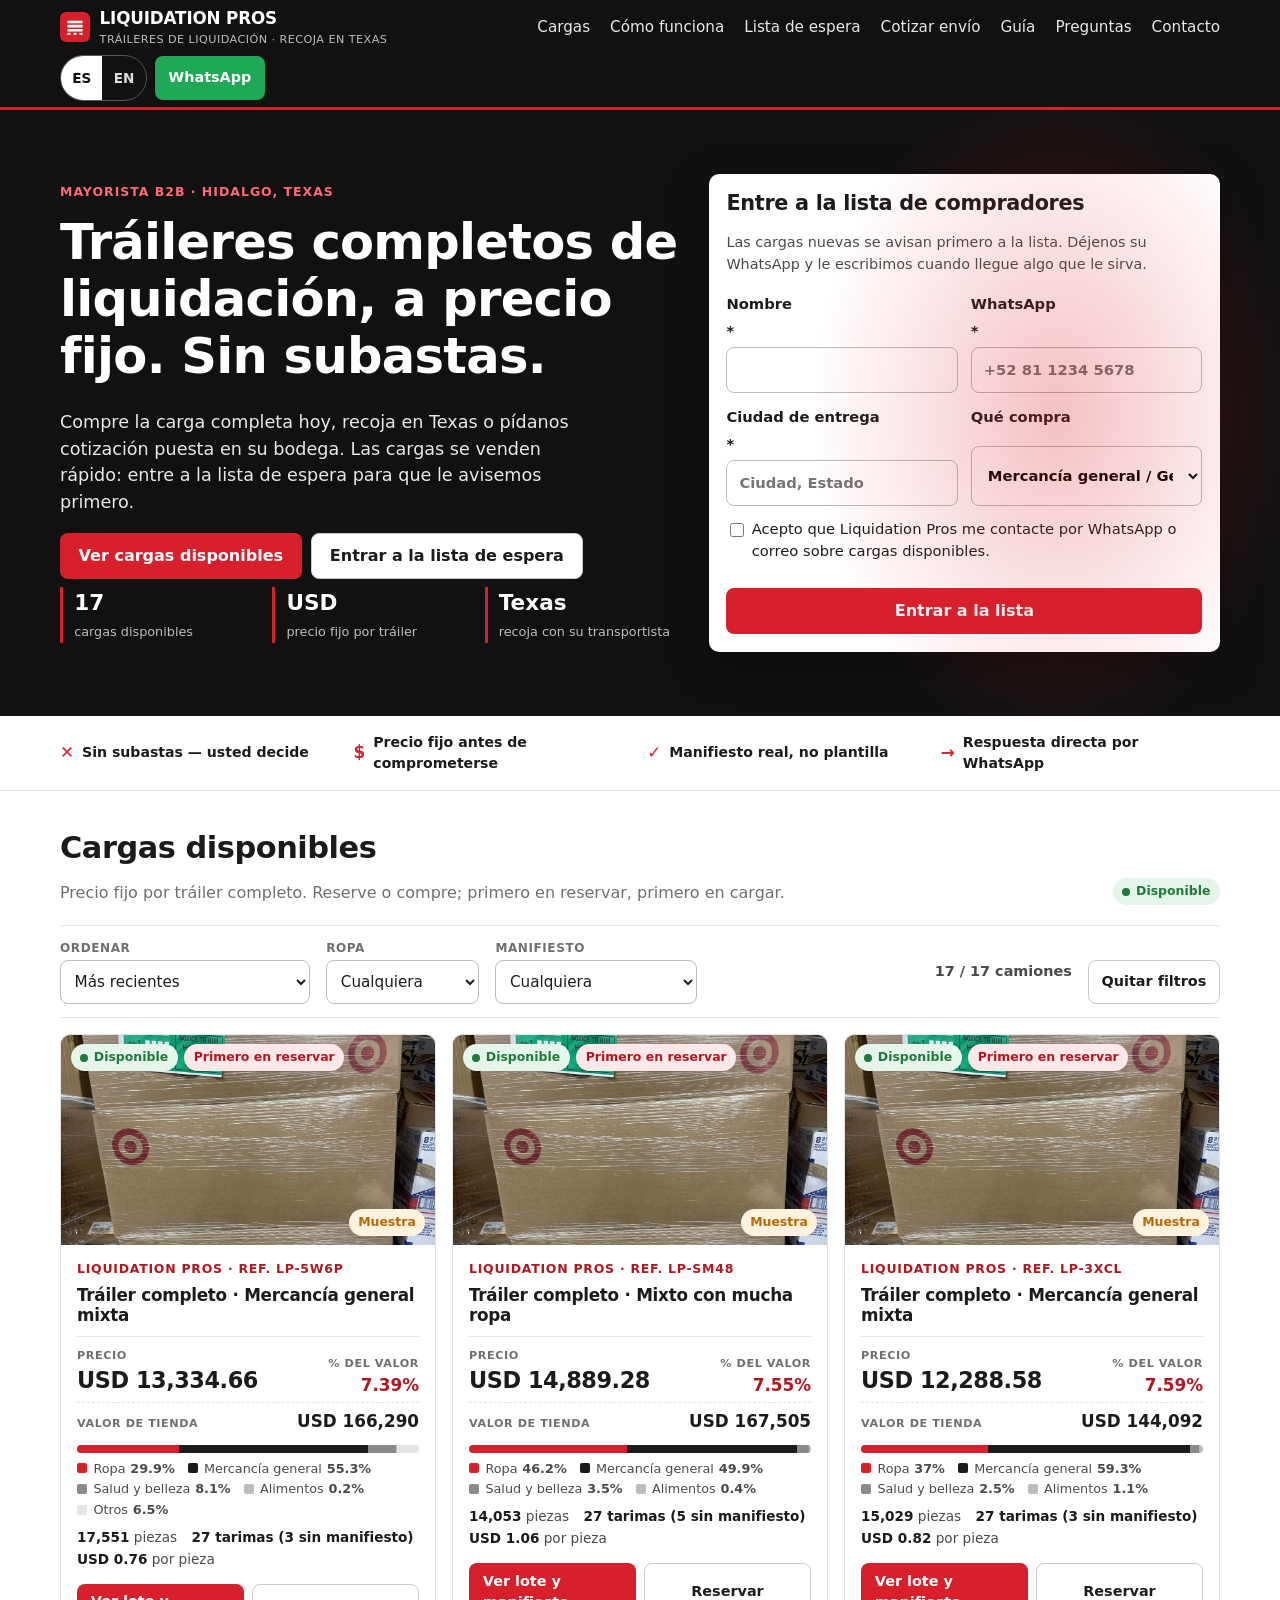
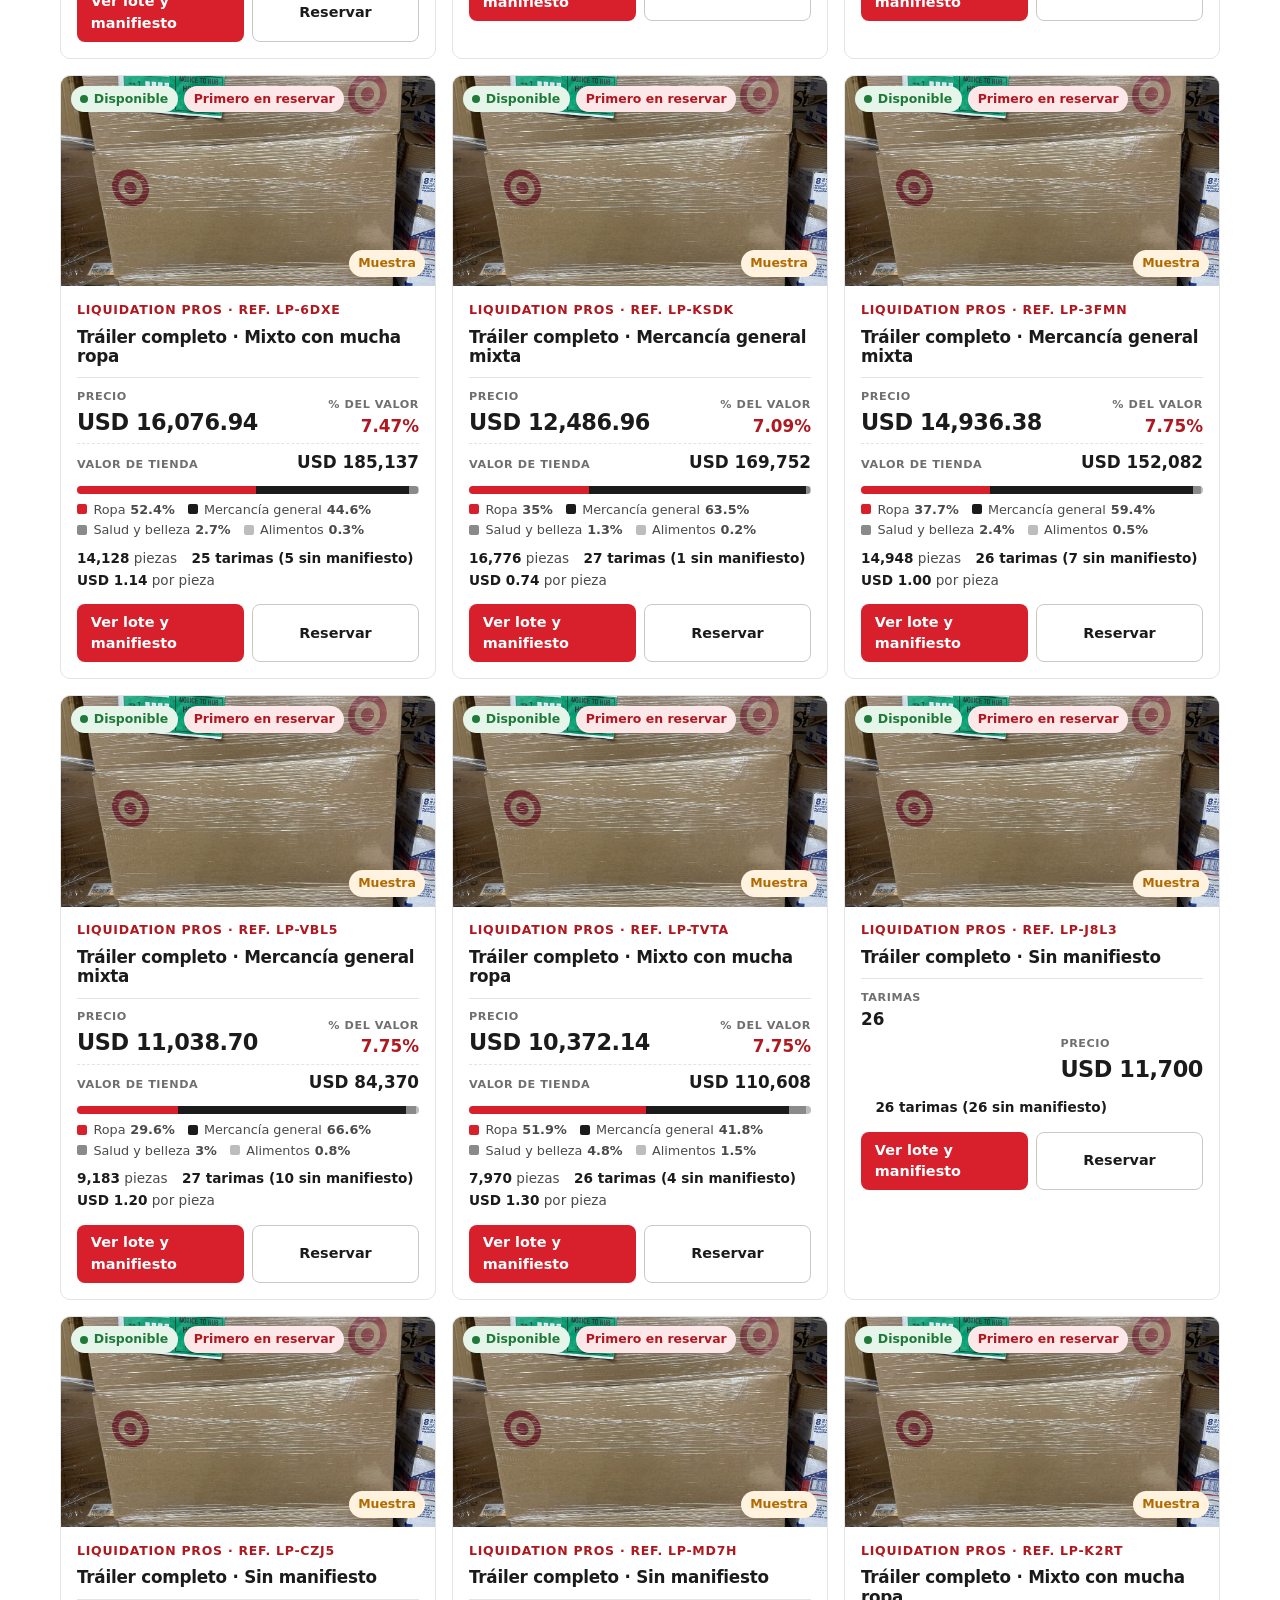
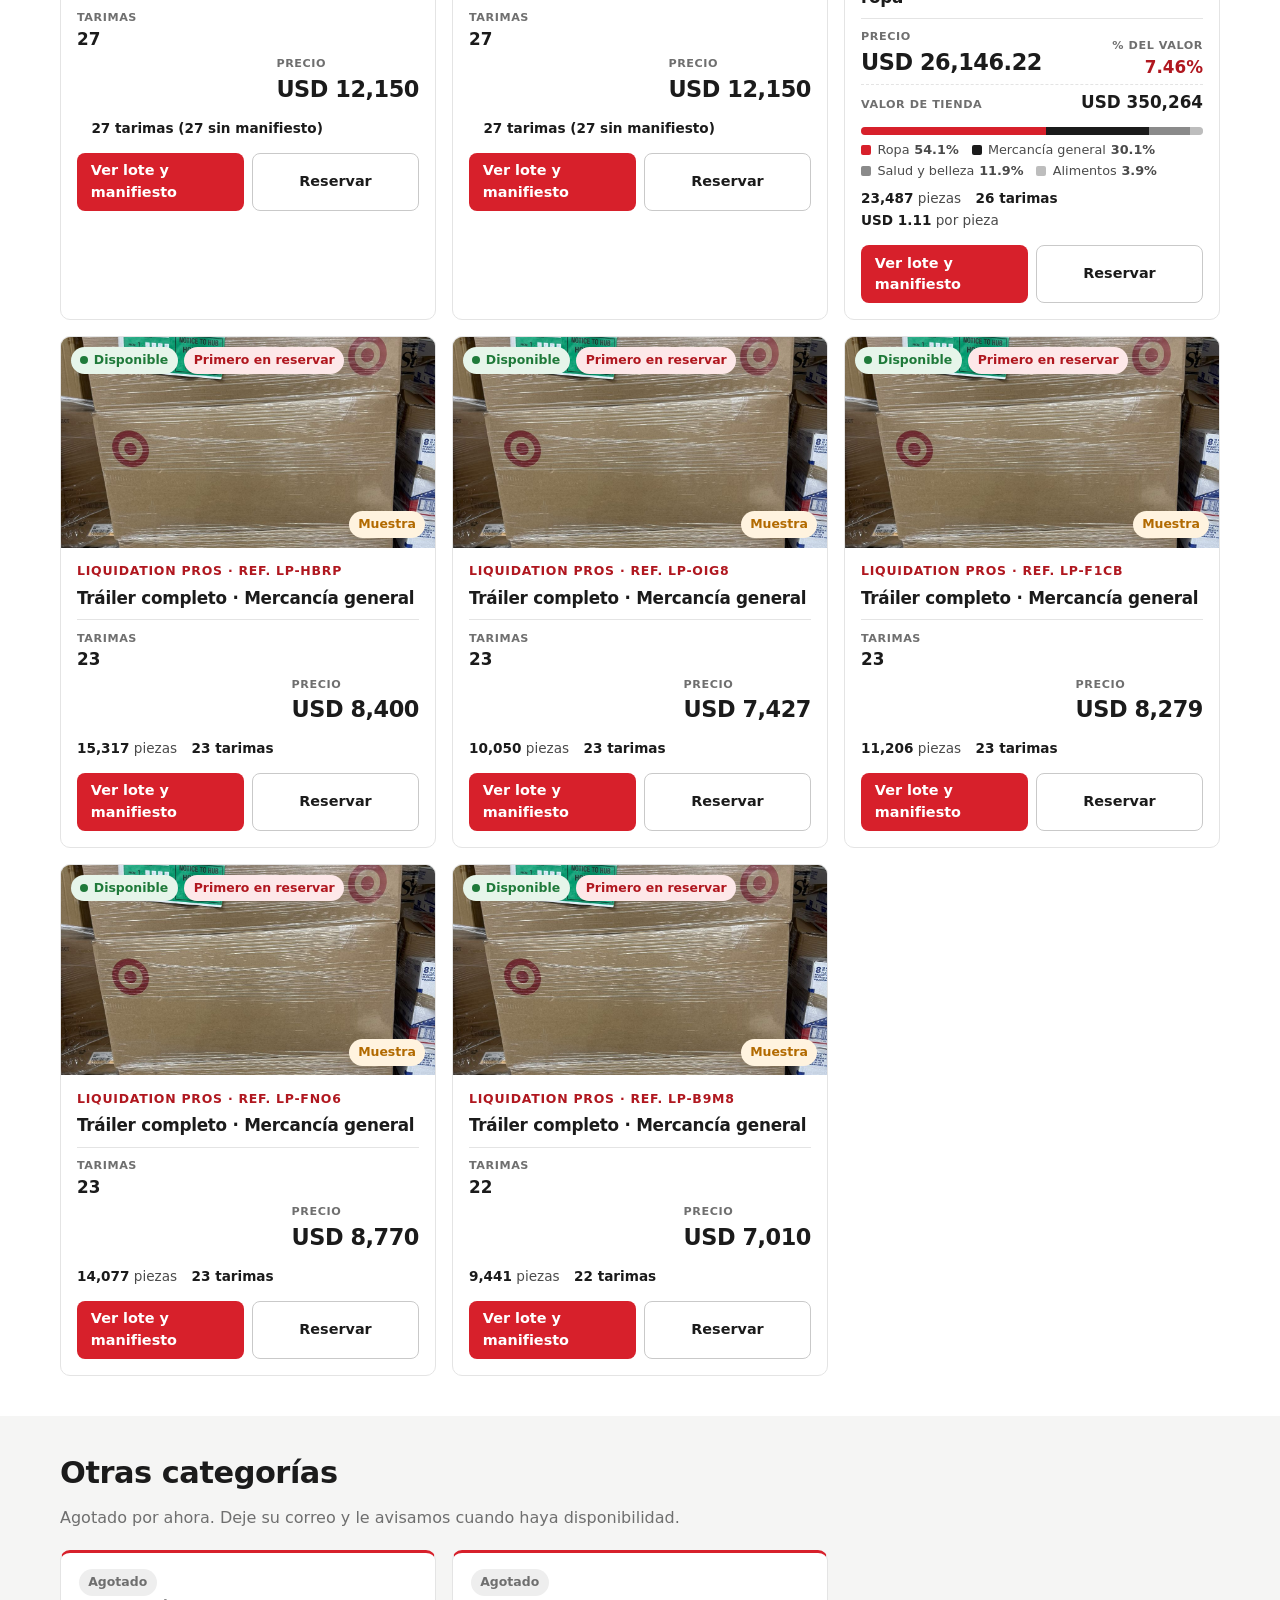
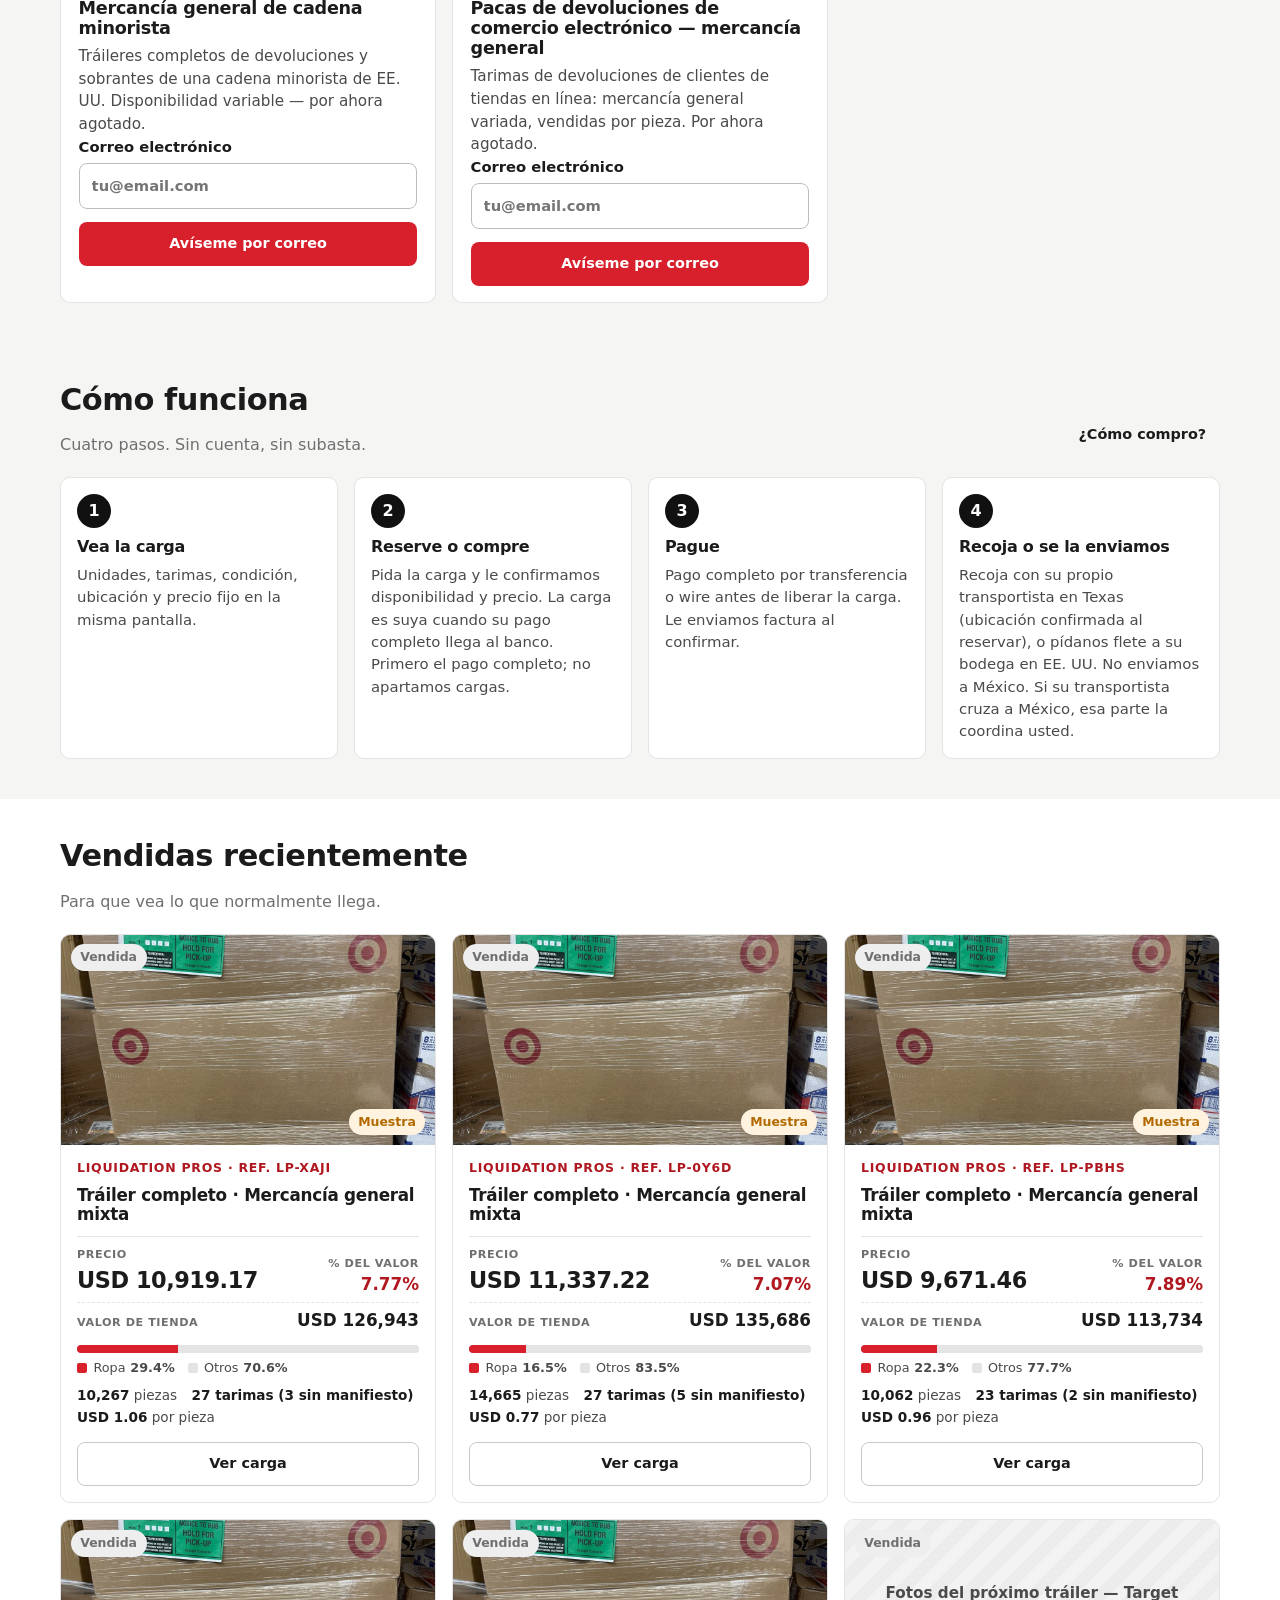
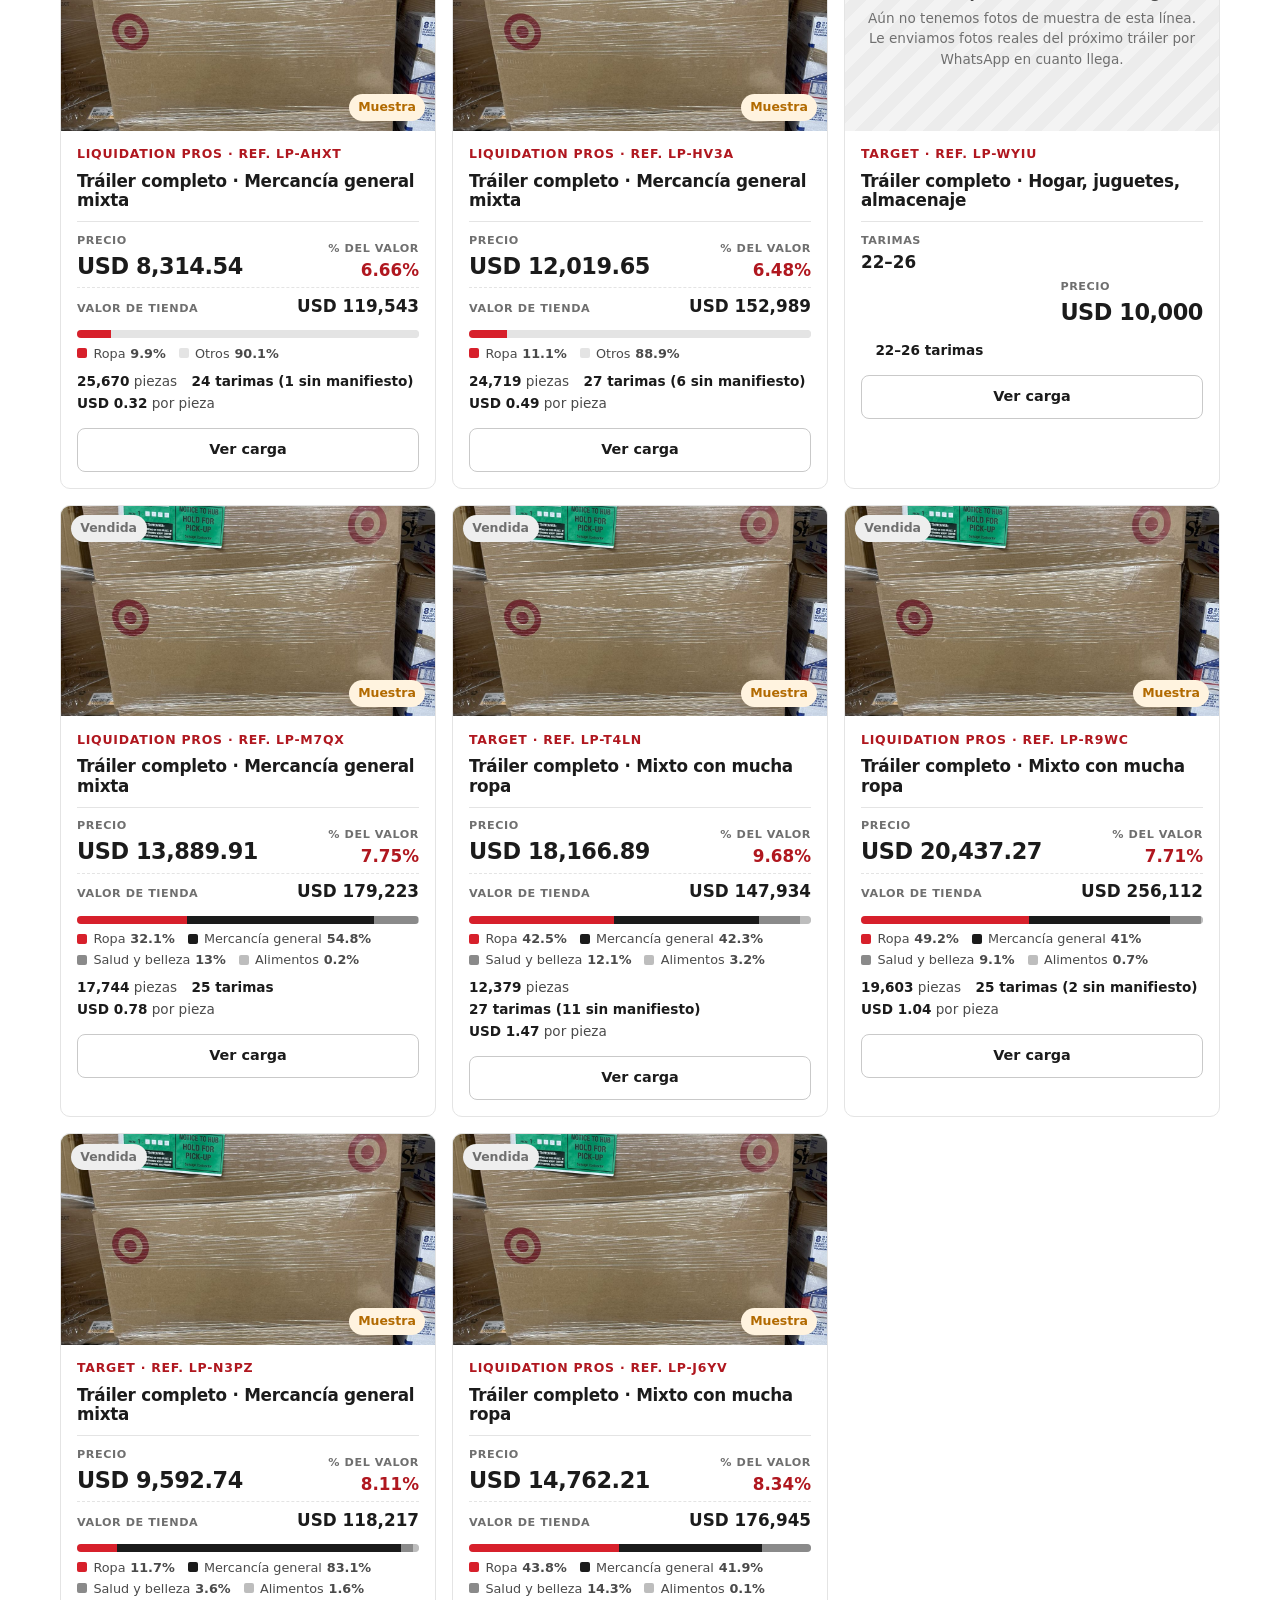
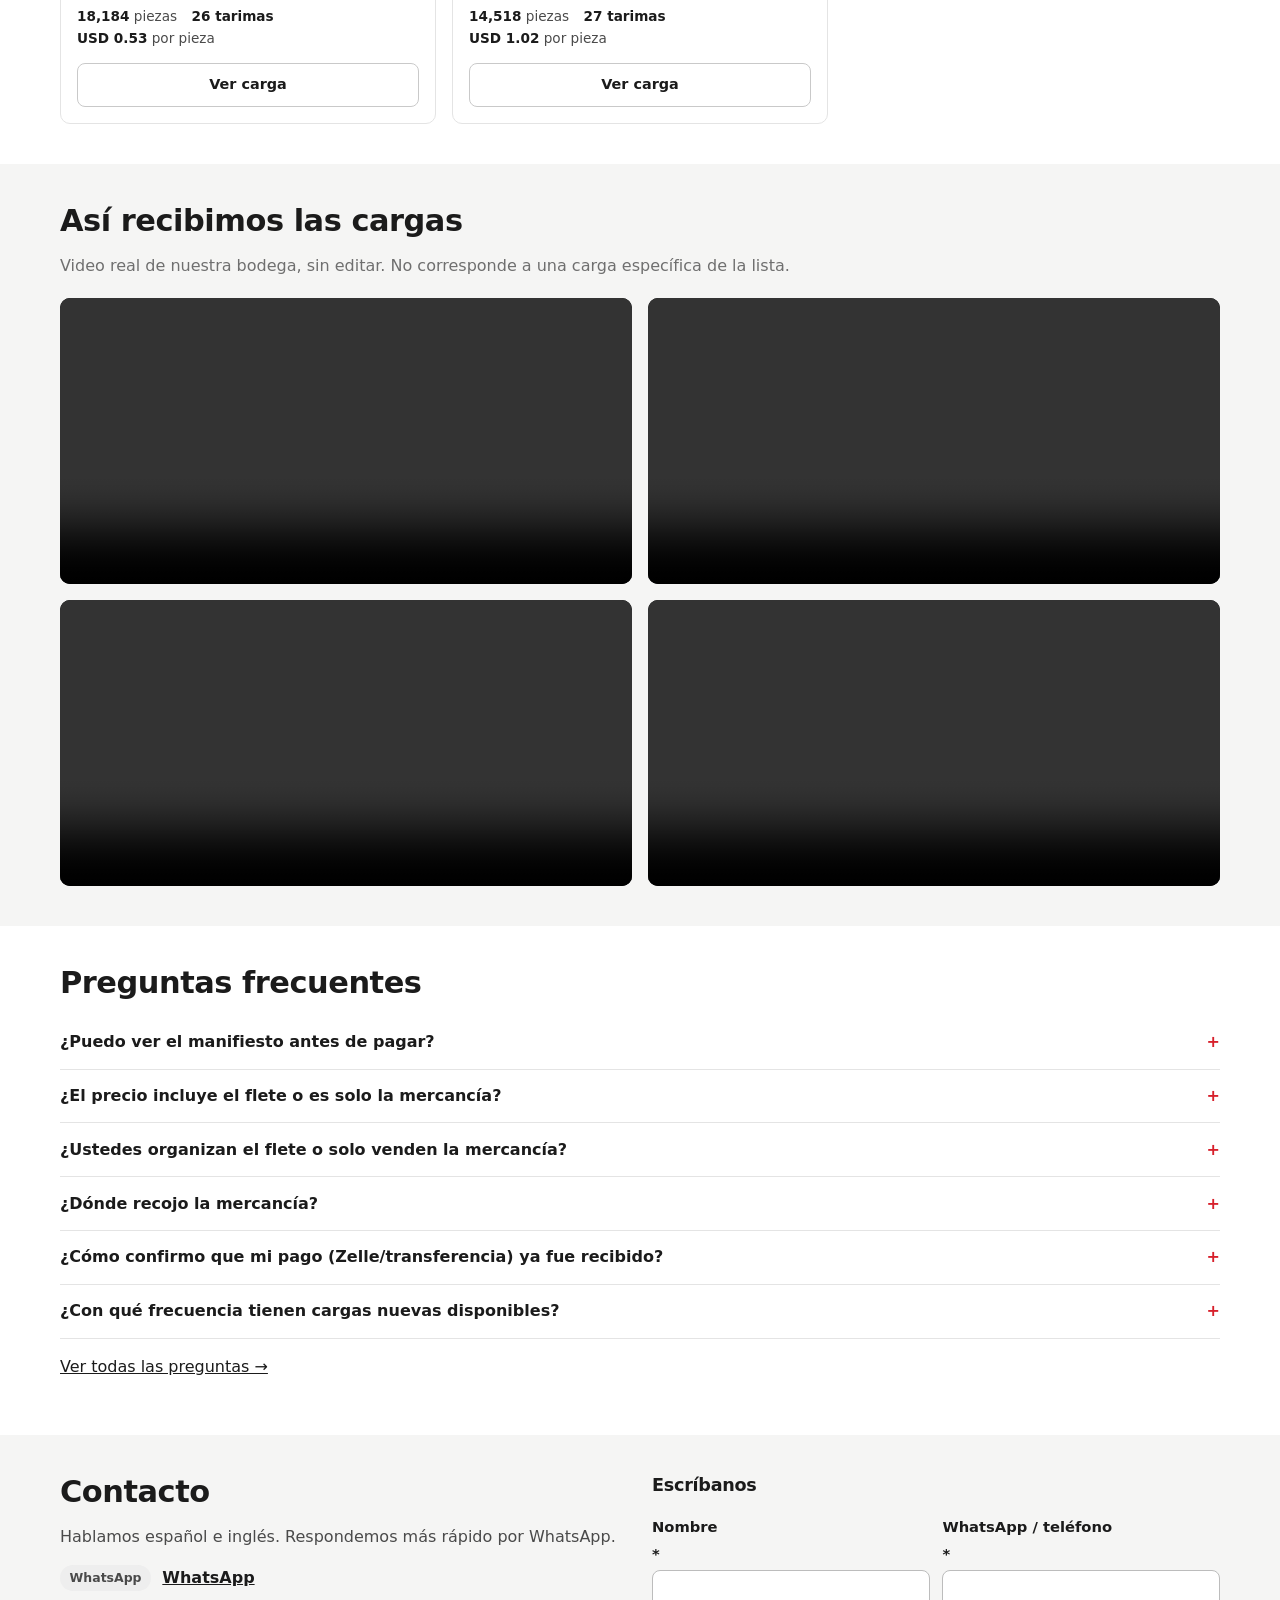
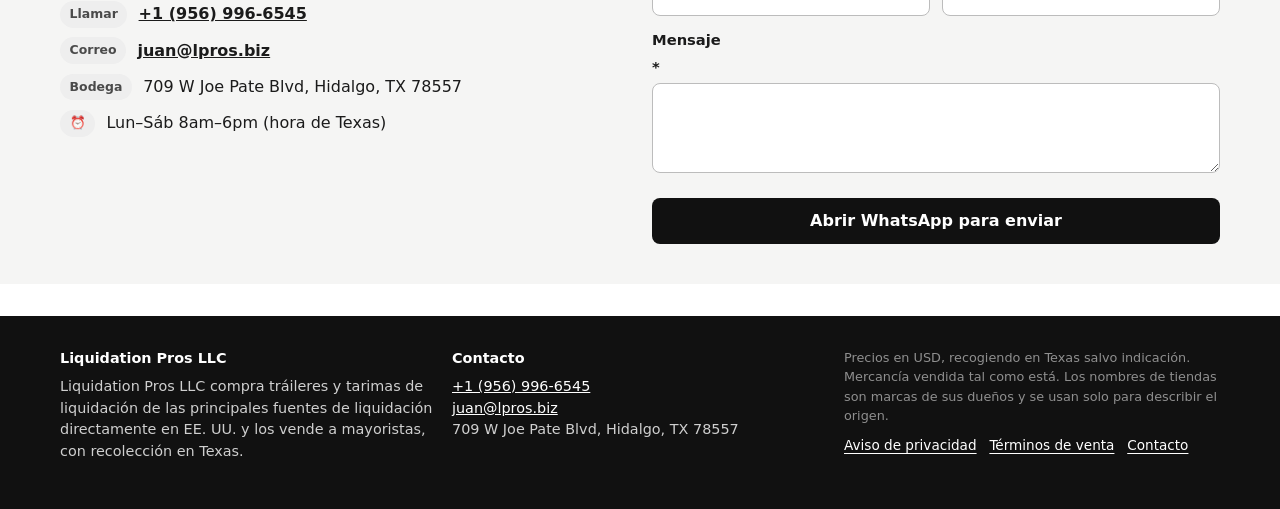
==== commit 05905a50: "Correct clothing % on 7 loads, lot grid + manifest viewer, sold loads off the available list Co-Auth" ====
--- a/index.html
+++ b/index.html
@@ -629,6 +629,7 @@
   <section class="sec" id="loads">
     <div class="wrap">
       <div class="sec-head"><div><h2 data-i18n="loads_h2">Cargas disponibles</h2><p data-i18n="loads_sub">Precio fijo por tráiler completo.</p></div><span class="pill pill-live" data-i18n="status_available">Disponible</span></div>
+      <div class="loads-tools" id="loads-tools"></div>
       <div class="grid" id="loads-grid" aria-live="polite"></div>
     </div>
   </section>
--- a/css/site.css
+++ b/css/site.css
@@ -276,3 +276,50 @@
 /* 320px phones: grid tracks must be allowed to shrink below their content width */
 @media (max-width: 559px) { .form .row { grid-template-columns: minmax(0, 1fr); } }
 input, select, textarea { min-width: 0; max-width: 100%; }
+
+/* ---- Marketplace listing (B-Stock-style lot cards, toolbar, manifest viewer) ---- */
+.loads-tools { display: flex; flex-wrap: wrap; gap: .6rem 1rem; align-items: end; margin: 0 0 1rem; padding: .8rem 0; border-top: 1px solid var(--line); border-bottom: 1px solid var(--line); }
+.loads-tools:empty { display: none; }
+.loads-tools label { display: grid; gap: .2rem; font-size: .75rem; font-weight: 700; text-transform: uppercase; letter-spacing: .05em; color: var(--muted); }
+.loads-tools select, .itools select, .itools input { min-height: 44px; border: 1px solid #bcbcbc; border-radius: 8px; padding: 0 .6rem; font: inherit; font-size: .95rem; color: var(--ink); background: #fff; text-transform: none; letter-spacing: 0; font-weight: 500; }
+.tools-count { margin-left: auto; font-size: .9rem; color: var(--ink-2); font-weight: 650; align-self: center; }
+.card.lot .stats { display: grid; grid-template-columns: minmax(0, 1fr) auto; grid-template-areas: "price pct" "retail retail"; gap: .25rem .75rem; align-items: end; margin: .2rem 0 0; padding: .65rem 0 .2rem; border-top: 1px solid var(--line); }
+.card.lot .st-price { grid-area: price; } .card.lot .st-pct { grid-area: pct; text-align: right; } .card.lot .st-retail { grid-area: retail; display: flex; justify-content: space-between; align-items: baseline; gap: .5rem; padding-top: .35rem; border-top: 1px dashed var(--line); }
+.card.lot .st-retail dd { font-size: .95rem; font-weight: 650; }
+.card.lot .stats-2 { grid-template-columns: 1fr 1fr; grid-template-areas: none; }
+.card.lot .st dt { font-size: .7rem; font-weight: 700; text-transform: uppercase; letter-spacing: .05em; color: var(--muted); }
+.card.lot .st dd { margin: 0; font-size: 1.05rem; font-weight: 750; font-variant-numeric: tabular-nums; }
+.card.lot .st-price dd { font-size: 1.4rem; font-weight: 850; letter-spacing: -0.02em; }
+.card.lot .st-pct dd { color: var(--red-dark); }
+.mix { display: grid; gap: .35rem; }
+.mixbar { display: flex; height: 8px; border-radius: 999px; overflow: hidden; background: var(--line); }
+.mixbar i { display: block; height: 100%; }
+.mixleg { list-style: none; margin: 0; padding: 0; display: flex; flex-wrap: wrap; gap: .1rem .8rem; font-size: .8rem; color: var(--ink-2); }
+.mixleg li { display: inline-flex; align-items: center; gap: .3rem; }
+.mixleg i, .mixtab i { display: inline-block; width: 10px; height: 10px; border-radius: 2px; margin-right: .1rem; }
+.mx-clothing { background: var(--red); }
+.mx-gm { background: var(--ink); }
+.mx-hba { background: #8a8a8a; }
+.mx-food { background: #bdbdbd; }
+.mx-other { background: var(--line); }
+.mixtab td:first-child { white-space: normal; }
+.lotmeta { display: flex; flex-wrap: wrap; gap: .1rem .9rem; font-size: .85rem; color: var(--ink-2); }
+.lotmeta b { color: var(--ink); font-weight: 650; }
+.kv.kv6 { grid-template-columns: repeat(2, 1fr); }
+@media (min-width: 560px) { .kv.kv6 { grid-template-columns: repeat(3, 1fr); } }
+.kv.kv6 .hl { background: #fde8e9; }
+.kv.kv6 .hl b { color: var(--red-dark); }
+.kv.kv6 small { font-size: .75rem; font-weight: 500; color: var(--muted); }
+.mh { font-size: 1rem; margin: 1.1rem 0 .5rem; }
+.hint { color: var(--muted); font-size: .8rem; margin: .5rem 0; }
+.itools { display: flex; flex-wrap: wrap; gap: .6rem 1rem; align-items: end; }
+.itools label { display: grid; gap: .2rem; font-size: .75rem; font-weight: 700; text-transform: uppercase; letter-spacing: .05em; color: var(--muted); }
+.itools input { min-width: min(100%, 260px); }
+.itab td:first-child { min-width: 14rem; }
+.pager { display: flex; align-items: center; justify-content: space-between; gap: .75rem; margin-top: .8rem; font-size: .9rem; color: var(--ink-2); }
+.pager .btn[disabled] { opacity: .45; cursor: not-allowed; }
+@media (max-width: 559px) { .itab .c-unit { display: none; } .itab td:first-child { min-width: 0; } .loads-tools label { flex: 1 1 40%; } .loads-tools select { width: 100%; } .tools-count { margin-left: 0; flex: 1 1 auto; } }
+.card.lot .ph { aspect-ratio: 16/9; }
+.card.lot .ph { display: block; overflow: hidden; }
+.card.lot .ph > img { position: absolute; inset: 0; width: 100%; height: 100%; object-fit: cover; }
+.card.lot .ph > img { object-position: center 35%; }
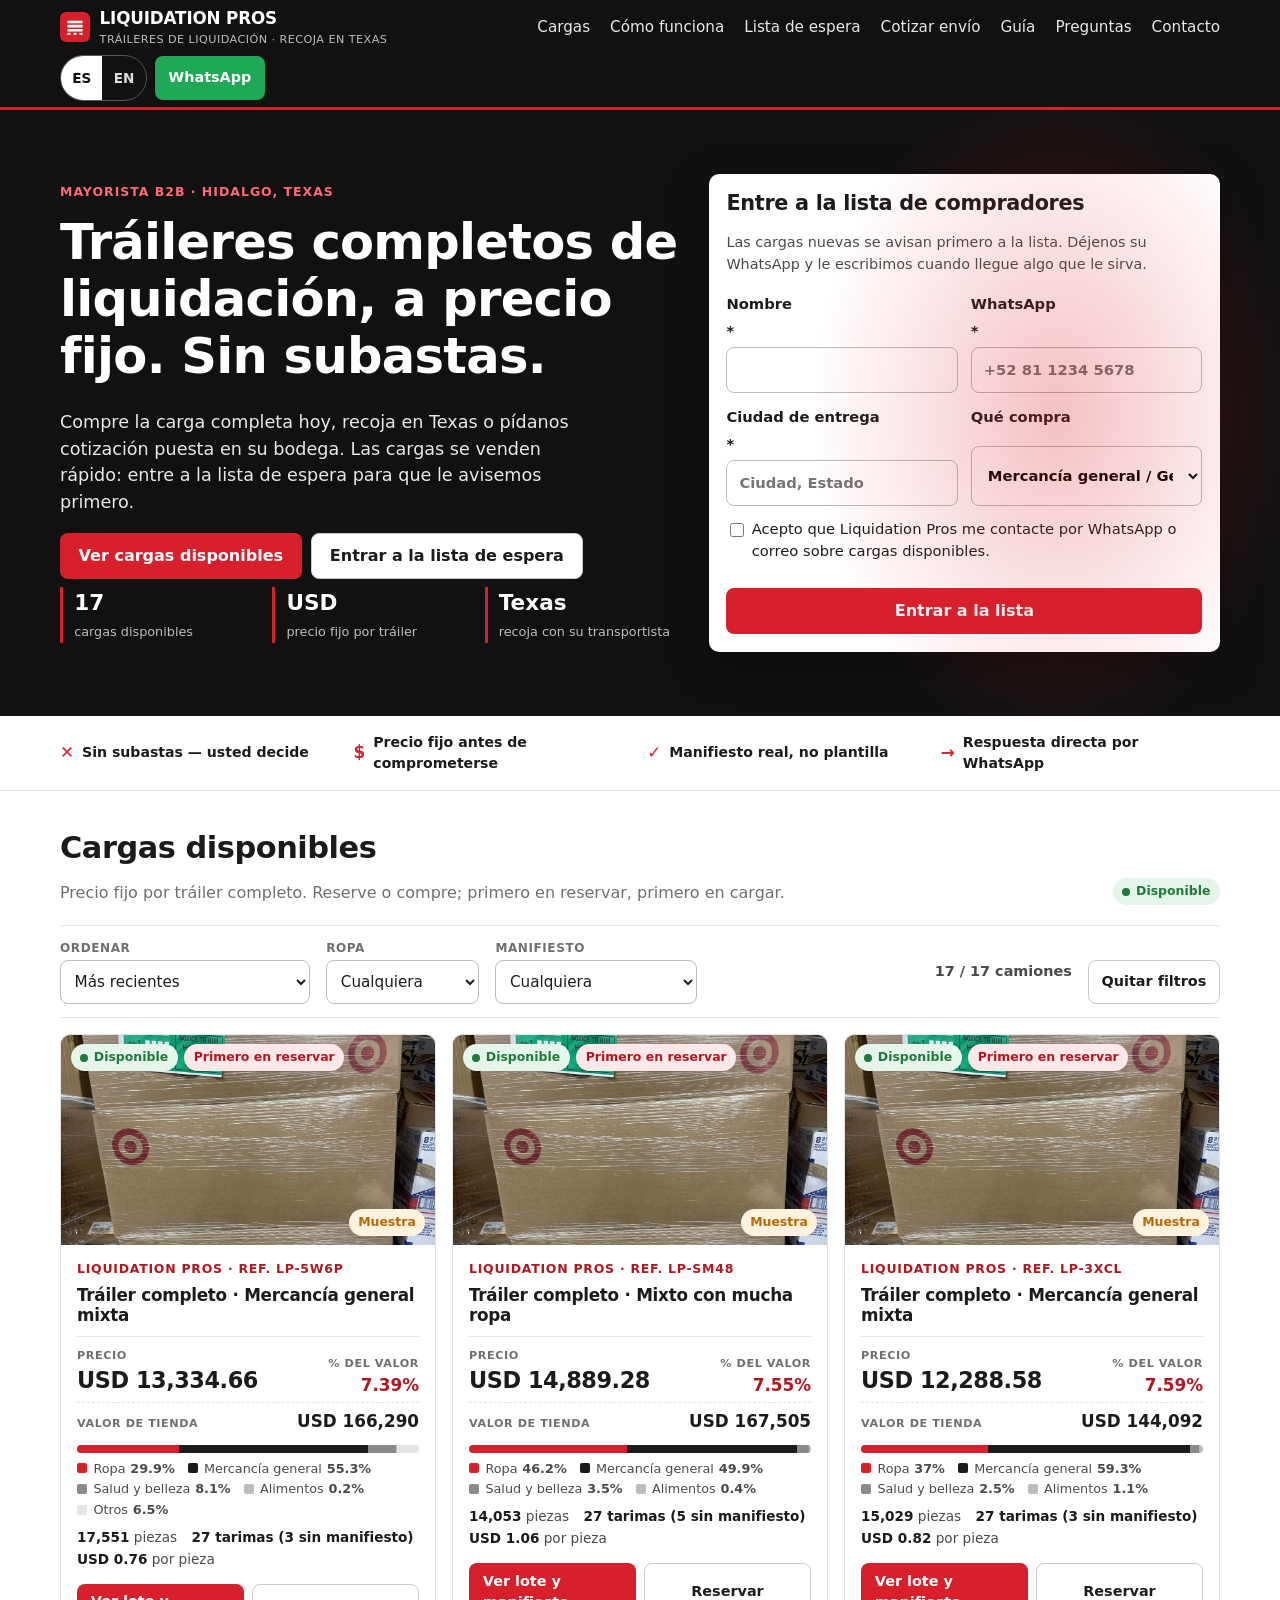
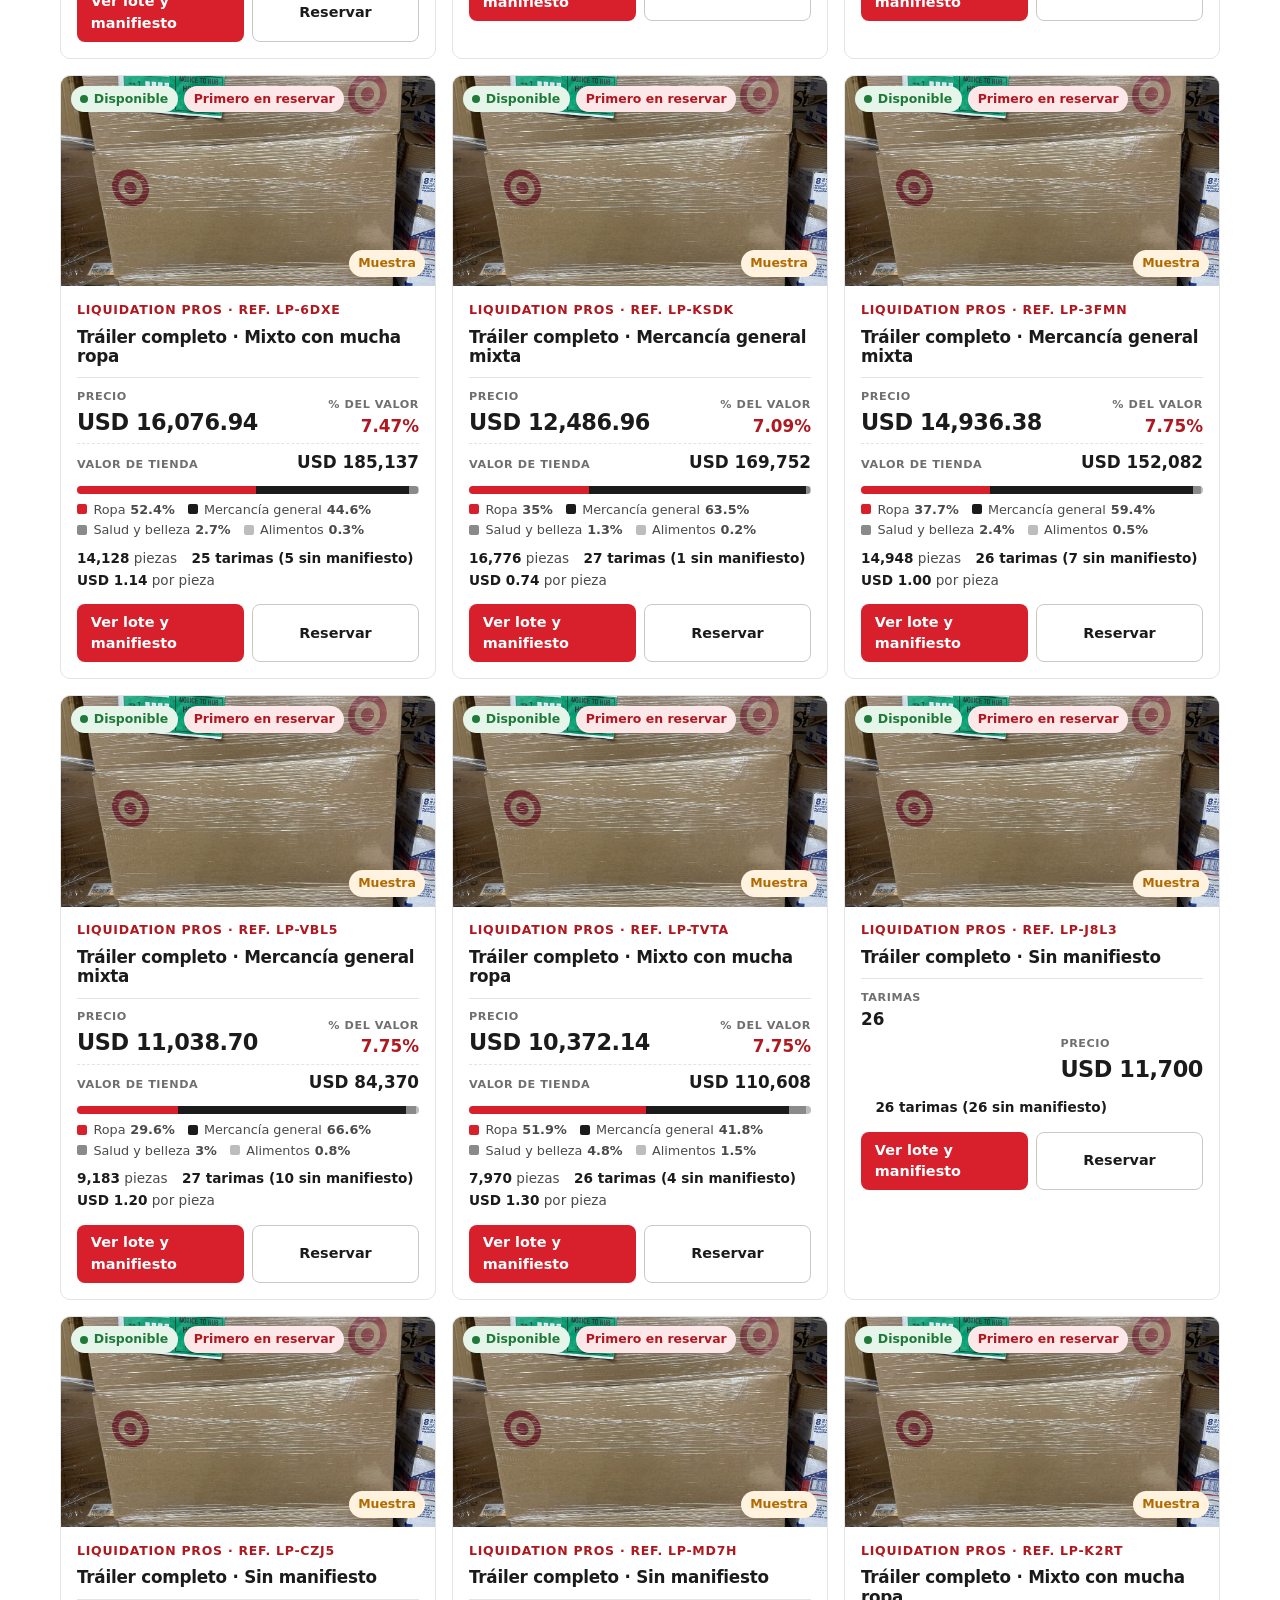
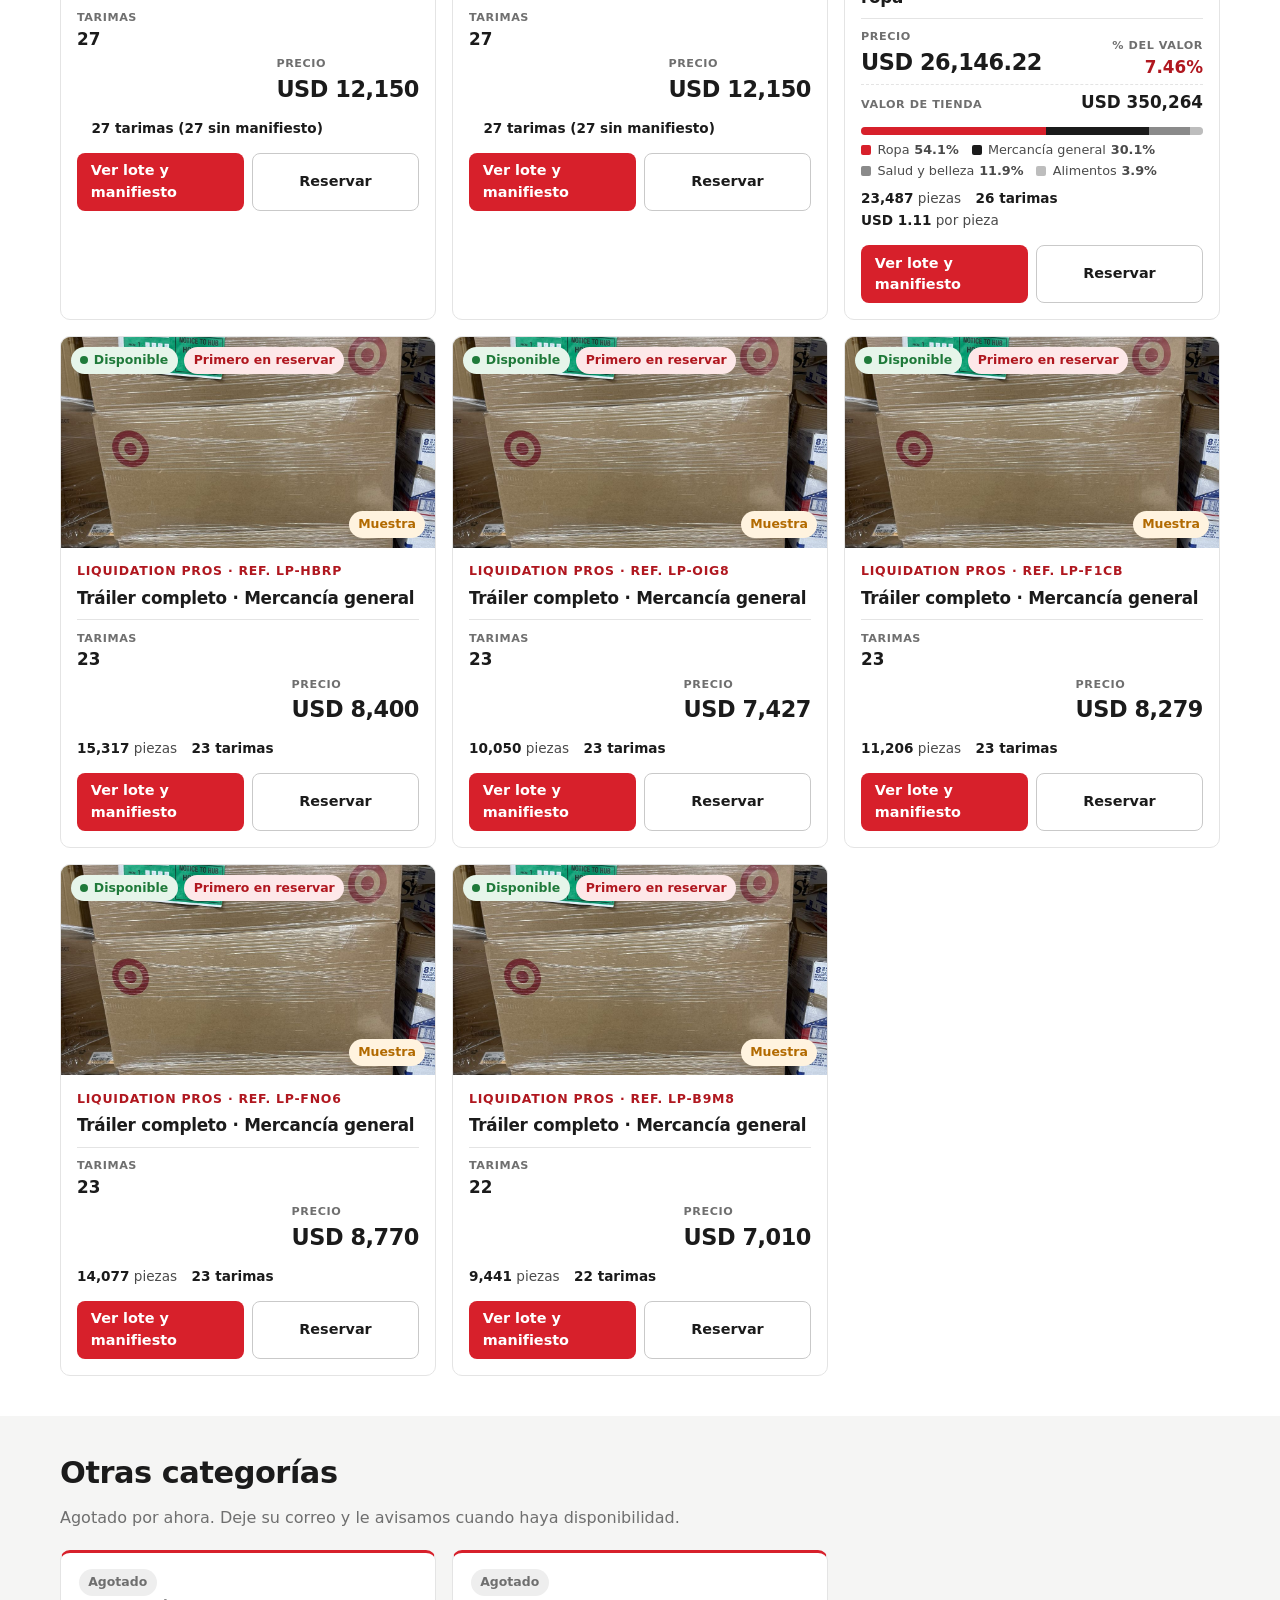
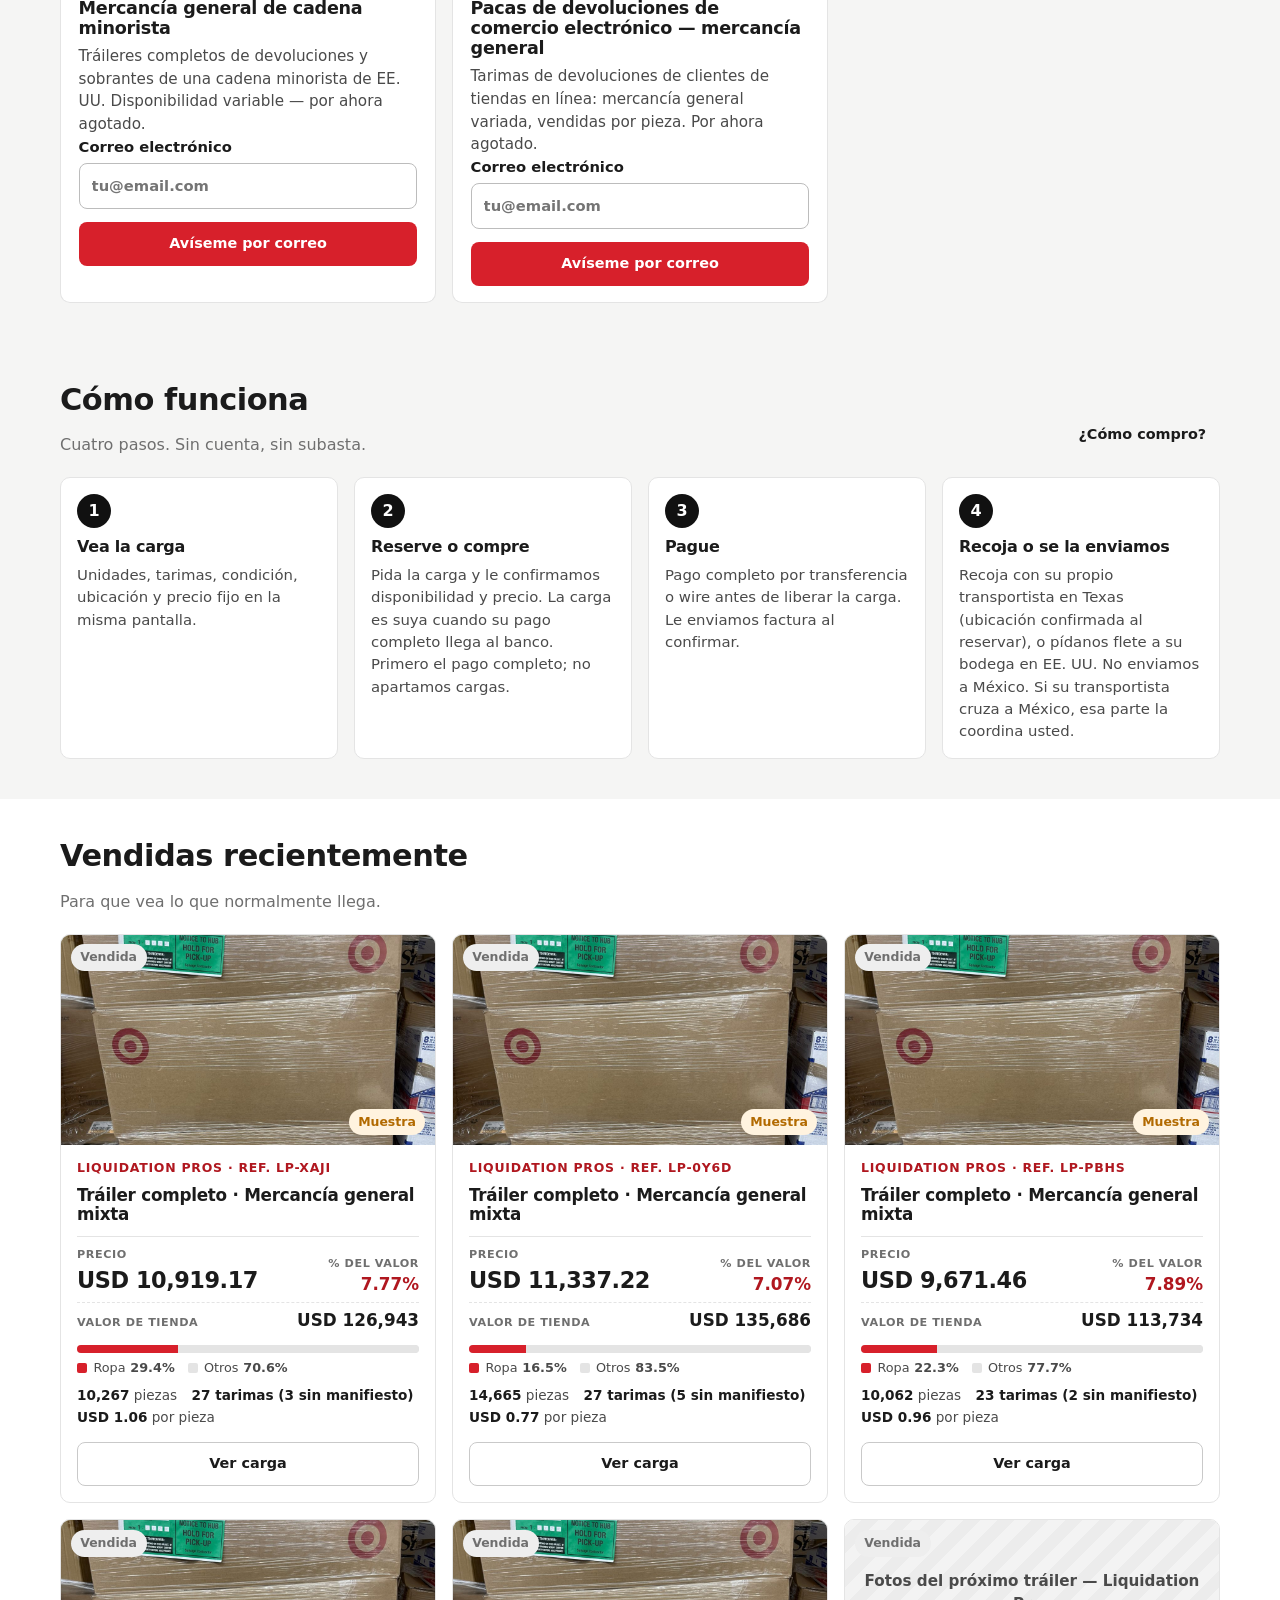
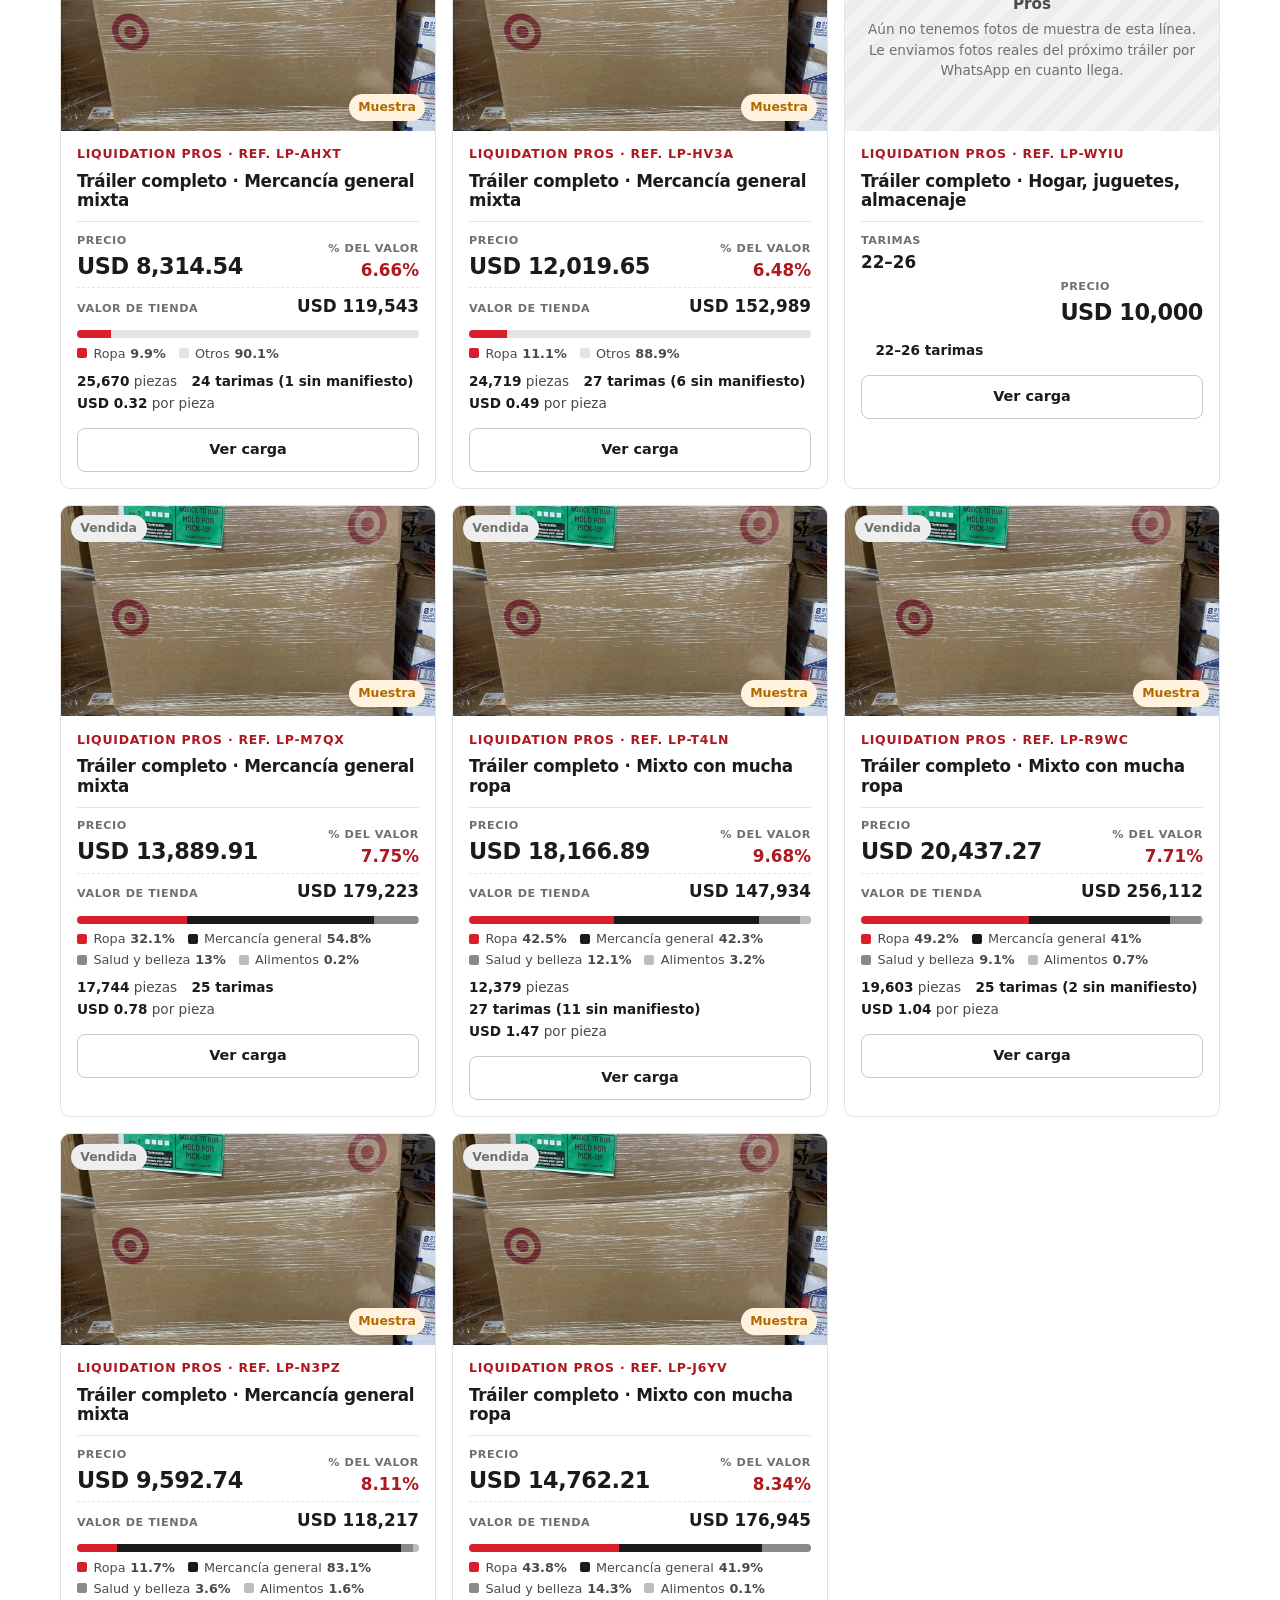
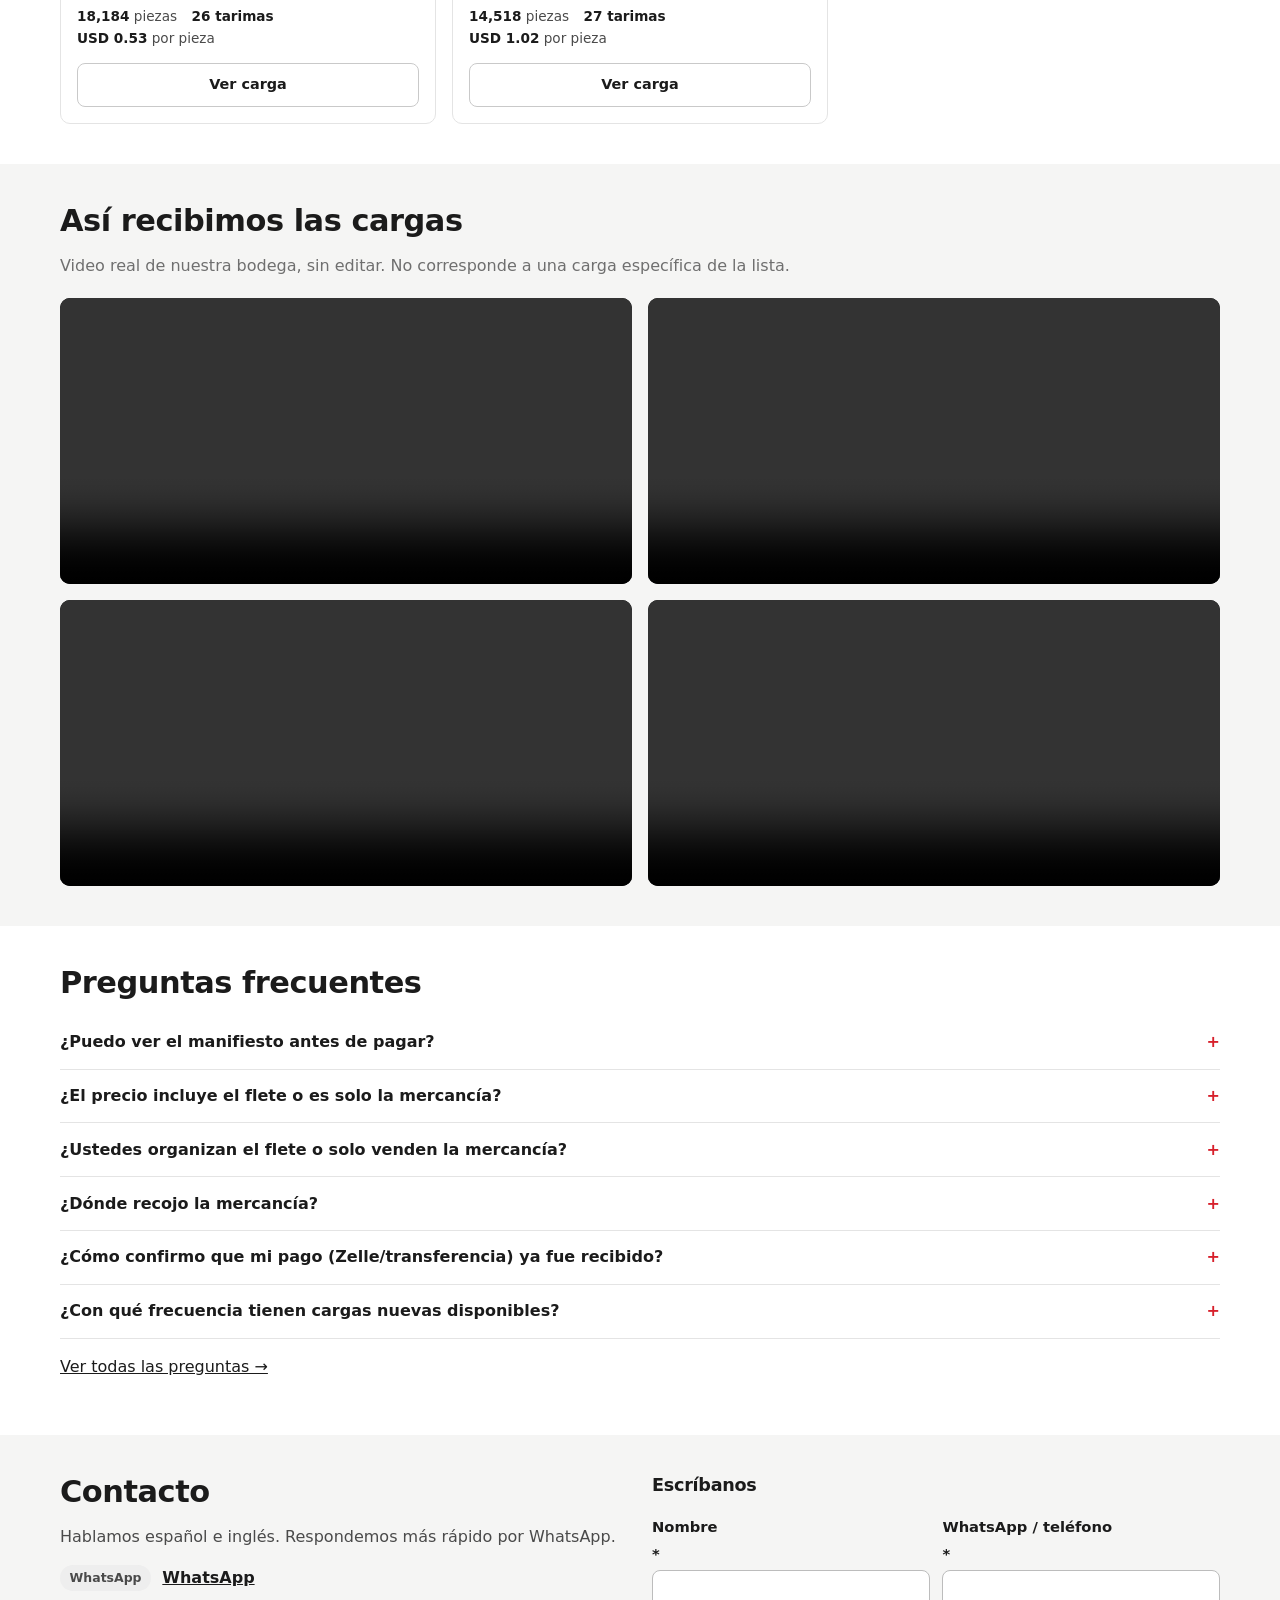
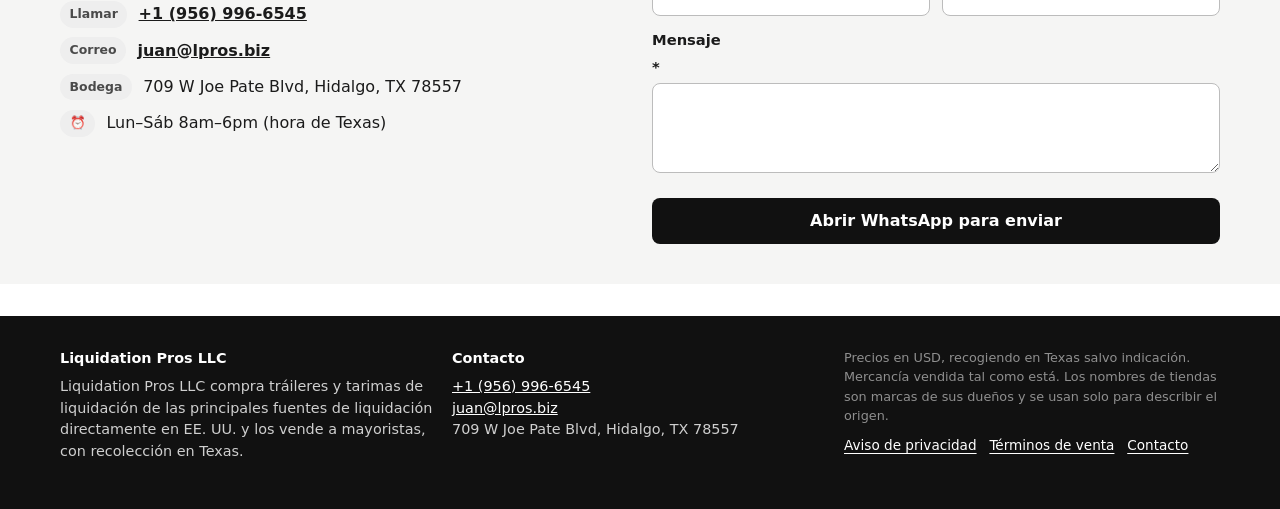
==== commit 646305f3: "Remove retailer name from public copy (rule 41): captions, retailer fields, JSON-LD, manifest Tgt to" ====
--- a/index.html
+++ b/index.html
@@ -100,13 +100,25 @@
       "position": 1,
       "item": {
         "@type": "Product",
-        "name": "Tráiler completo · Mercancía general",
+        "name": "Tráiler completo · Mercancía general mixta",
         "sku": "LP-XAJI",
         "brand": {
           "@type": "Brand",
           "name": "Liquidation Pros"
         },
-        "url": "https://lpros210.github.io/lpos-loads/load.html?id=LP-XAJI"
+        "url": "https://lpros210.github.io/lpos-loads/load.html?id=LP-XAJI",
+        "offers": {
+          "@type": "Offer",
+          "url": "https://lpros210.github.io/lpos-loads/load.html?id=LP-XAJI",
+          "priceCurrency": "USD",
+          "price": 10919.17,
+          "availability": "https://schema.org/SoldOut",
+          "itemCondition": "https://schema.org/UsedCondition",
+          "seller": {
+            "@type": "Organization",
+            "name": "Liquidation Pros LLC"
+          }
+        }
       }
     },
     {
@@ -114,13 +126,25 @@
       "position": 2,
       "item": {
         "@type": "Product",
-        "name": "Tráiler completo · Mercancía general",
+        "name": "Tráiler completo · Mercancía general mixta",
         "sku": "LP-0Y6D",
         "brand": {
           "@type": "Brand",
           "name": "Liquidation Pros"
         },
-        "url": "https://lpros210.github.io/lpos-loads/load.html?id=LP-0Y6D"
+        "url": "https://lpros210.github.io/lpos-loads/load.html?id=LP-0Y6D",
+        "offers": {
+          "@type": "Offer",
+          "url": "https://lpros210.github.io/lpos-loads/load.html?id=LP-0Y6D",
+          "priceCurrency": "USD",
+          "price": 11337.22,
+          "availability": "https://schema.org/SoldOut",
+          "itemCondition": "https://schema.org/UsedCondition",
+          "seller": {
+            "@type": "Organization",
+            "name": "Liquidation Pros LLC"
+          }
+        }
       }
     },
     {
@@ -128,13 +152,25 @@
       "position": 3,
       "item": {
         "@type": "Product",
-        "name": "Tráiler completo · Mercancía general",
+        "name": "Tráiler completo · Mercancía general mixta",
         "sku": "LP-PBHS",
         "brand": {
           "@type": "Brand",
           "name": "Liquidation Pros"
         },
-        "url": "https://lpros210.github.io/lpos-loads/load.html?id=LP-PBHS"
+        "url": "https://lpros210.github.io/lpos-loads/load.html?id=LP-PBHS",
+        "offers": {
+          "@type": "Offer",
+          "url": "https://lpros210.github.io/lpos-loads/load.html?id=LP-PBHS",
+          "priceCurrency": "USD",
+          "price": 9671.46,
+          "availability": "https://schema.org/SoldOut",
+          "itemCondition": "https://schema.org/UsedCondition",
+          "seller": {
+            "@type": "Organization",
+            "name": "Liquidation Pros LLC"
+          }
+        }
       }
     },
     {
@@ -142,13 +178,25 @@
       "position": 4,
       "item": {
         "@type": "Product",
-        "name": "Tráiler completo · Mercancía general",
+        "name": "Tráiler completo · Mercancía general mixta",
         "sku": "LP-AHXT",
         "brand": {
           "@type": "Brand",
           "name": "Liquidation Pros"
         },
-        "url": "https://lpros210.github.io/lpos-loads/load.html?id=LP-AHXT"
+        "url": "https://lpros210.github.io/lpos-loads/load.html?id=LP-AHXT",
+        "offers": {
+          "@type": "Offer",
+          "url": "https://lpros210.github.io/lpos-loads/load.html?id=LP-AHXT",
+          "priceCurrency": "USD",
+          "price": 8314.54,
+          "availability": "https://schema.org/SoldOut",
+          "itemCondition": "https://schema.org/UsedCondition",
+          "seller": {
+            "@type": "Organization",
+            "name": "Liquidation Pros LLC"
+          }
+        }
       }
     },
     {
@@ -156,13 +204,25 @@
       "position": 5,
       "item": {
         "@type": "Product",
-        "name": "Tráiler completo · Mercancía general",
+        "name": "Tráiler completo · Mercancía general mixta",
         "sku": "LP-HV3A",
         "brand": {
           "@type": "Brand",
           "name": "Liquidation Pros"
         },
-        "url": "https://lpros210.github.io/lpos-loads/load.html?id=LP-HV3A"
+        "url": "https://lpros210.github.io/lpos-loads/load.html?id=LP-HV3A",
+        "offers": {
+          "@type": "Offer",
+          "url": "https://lpros210.github.io/lpos-loads/load.html?id=LP-HV3A",
+          "priceCurrency": "USD",
+          "price": 12019.65,
+          "availability": "https://schema.org/SoldOut",
+          "itemCondition": "https://schema.org/UsedCondition",
+          "seller": {
+            "@type": "Organization",
+            "name": "Liquidation Pros LLC"
+          }
+        }
       }
     },
     {
@@ -174,7 +234,7 @@
         "sku": "LP-WYIU",
         "brand": {
           "@type": "Brand",
-          "name": "Target"
+          "name": "Liquidation Pros"
         },
         "url": "https://lpros210.github.io/lpos-loads/load.html?id=LP-WYIU",
         "offers": {
@@ -326,7 +386,7 @@
       "position": 12,
       "item": {
         "@type": "Product",
-        "name": "Tráiler completo · Mercancía general",
+        "name": "Tráiler completo · Mixto con mucha ropa",
         "sku": "LP-K2RT",
         "brand": {
           "@type": "Brand",
@@ -337,7 +397,7 @@
           "@type": "Offer",
           "url": "https://lpros210.github.io/lpos-loads/load.html?id=LP-K2RT",
           "priceCurrency": "USD",
-          "price": 26146,
+          "price": 26146.22,
           "availability": "https://schema.org/InStock",
           "itemCondition": "https://schema.org/UsedCondition",
           "seller": {
@@ -352,7 +412,7 @@
       "position": 13,
       "item": {
         "@type": "Product",
-        "name": "Tráiler completo · Mercancía general",
+        "name": "Tráiler completo · Mercancía general mixta",
         "sku": "LP-M7QX",
         "brand": {
           "@type": "Brand",
@@ -363,8 +423,8 @@
           "@type": "Offer",
           "url": "https://lpros210.github.io/lpos-loads/load.html?id=LP-M7QX",
           "priceCurrency": "USD",
-          "price": 13890,
-          "availability": "https://schema.org/InStock",
+          "price": 13889.91,
+          "availability": "https://schema.org/SoldOut",
           "itemCondition": "https://schema.org/UsedCondition",
           "seller": {
             "@type": "Organization",
@@ -378,19 +438,19 @@
       "position": 14,
       "item": {
         "@type": "Product",
-        "name": "Tráiler completo · Mercancía general",
+        "name": "Tráiler completo · Mixto con mucha ropa",
         "sku": "LP-T4LN",
         "brand": {
           "@type": "Brand",
-          "name": "Target"
+          "name": "Liquidation Pros"
         },
         "url": "https://lpros210.github.io/lpos-loads/load.html?id=LP-T4LN",
         "offers": {
           "@type": "Offer",
           "url": "https://lpros210.github.io/lpos-loads/load.html?id=LP-T4LN",
           "priceCurrency": "USD",
-          "price": 14936,
-          "availability": "https://schema.org/InStock",
+          "price": 18166.89,
+          "availability": "https://schema.org/SoldOut",
           "itemCondition": "https://schema.org/UsedCondition",
           "seller": {
             "@type": "Organization",
@@ -404,7 +464,7 @@
       "position": 15,
       "item": {
         "@type": "Product",
-        "name": "Tráiler completo · Mercancía general",
+        "name": "Tráiler completo · Mixto con mucha ropa",
         "sku": "LP-R9WC",
         "brand": {
           "@type": "Brand",
@@ -415,8 +475,8 @@
           "@type": "Offer",
           "url": "https://lpros210.github.io/lpos-loads/load.html?id=LP-R9WC",
           "priceCurrency": "USD",
-          "price": 20437,
-          "availability": "https://schema.org/InStock",
+          "price": 20437.27,
+          "availability": "https://schema.org/SoldOut",
           "itemCondition": "https://schema.org/UsedCondition",
           "seller": {
             "@type": "Organization",
@@ -430,19 +490,19 @@
       "position": 16,
       "item": {
         "@type": "Product",
-        "name": "Tráiler completo · Mercancía general",
+        "name": "Tráiler completo · Mercancía general mixta",
         "sku": "LP-N3PZ",
         "brand": {
           "@type": "Brand",
-          "name": "Target"
+          "name": "Liquidation Pros"
         },
         "url": "https://lpros210.github.io/lpos-loads/load.html?id=LP-N3PZ",
         "offers": {
           "@type": "Offer",
           "url": "https://lpros210.github.io/lpos-loads/load.html?id=LP-N3PZ",
           "priceCurrency": "USD",
-          "price": 10000,
-          "availability": "https://schema.org/InStock",
+          "price": 9592.74,
+          "availability": "https://schema.org/SoldOut",
           "itemCondition": "https://schema.org/UsedCondition",
           "seller": {
             "@type": "Organization",
@@ -456,7 +516,7 @@
       "position": 17,
       "item": {
         "@type": "Product",
-        "name": "Tráiler completo · Mercancía general",
+        "name": "Tráiler completo · Mixto con mucha ropa",
         "sku": "LP-J6YV",
         "brand": {
           "@type": "Brand",
@@ -467,8 +527,8 @@
           "@type": "Offer",
           "url": "https://lpros210.github.io/lpos-loads/load.html?id=LP-J6YV",
           "priceCurrency": "USD",
-          "price": 14762,
-          "availability": "https://schema.org/InStock",
+          "price": 14762.21,
+          "availability": "https://schema.org/SoldOut",
           "itemCondition": "https://schema.org/UsedCondition",
           "seller": {
             "@type": "Organization",
@@ -482,18 +542,18 @@
       "position": 18,
       "item": {
         "@type": "Product",
-        "name": "Tráiler completo · Mercancía general",
-        "sku": "LP-VQ2M",
-        "brand": {
-          "@type": "Brand",
-          "name": "Target"
-        },
-        "url": "https://lpros210.github.io/lpos-loads/load.html?id=LP-VQ2M",
-        "offers": {
-          "@type": "Offer",
-          "url": "https://lpros210.github.io/lpos-loads/load.html?id=LP-VQ2M",
-          "priceCurrency": "USD",
-          "price": 11552,
+        "name": "Tráiler completo · Sin manifiesto",
+        "sku": "LP-J8L3",
+        "brand": {
+          "@type": "Brand",
+          "name": "Liquidation Pros"
+        },
+        "url": "https://lpros210.github.io/lpos-loads/load.html?id=LP-J8L3",
+        "offers": {
+          "@type": "Offer",
+          "url": "https://lpros210.github.io/lpos-loads/load.html?id=LP-J8L3",
+          "priceCurrency": "USD",
+          "price": 11700.0,
           "availability": "https://schema.org/InStock",
           "itemCondition": "https://schema.org/UsedCondition",
           "seller": {
@@ -508,18 +568,18 @@
       "position": 19,
       "item": {
         "@type": "Product",
-        "name": "Tráiler completo · Mercancía general",
-        "sku": "LP-ZF8K",
-        "brand": {
-          "@type": "Brand",
-          "name": "Target"
-        },
-        "url": "https://lpros210.github.io/lpos-loads/load.html?id=LP-ZF8K",
-        "offers": {
-          "@type": "Offer",
-          "url": "https://lpros210.github.io/lpos-loads/load.html?id=LP-ZF8K",
-          "priceCurrency": "USD",
-          "price": 13405,
+        "name": "Tráiler completo · Sin manifiesto",
+        "sku": "LP-CZJ5",
+        "brand": {
+          "@type": "Brand",
+          "name": "Liquidation Pros"
+        },
+        "url": "https://lpros210.github.io/lpos-loads/load.html?id=LP-CZJ5",
+        "offers": {
+          "@type": "Offer",
+          "url": "https://lpros210.github.io/lpos-loads/load.html?id=LP-CZJ5",
+          "priceCurrency": "USD",
+          "price": 12150.0,
           "availability": "https://schema.org/InStock",
           "itemCondition": "https://schema.org/UsedCondition",
           "seller": {
@@ -534,18 +594,226 @@
       "position": 20,
       "item": {
         "@type": "Product",
-        "name": "Tráiler completo · Mercancía general",
-        "sku": "LP-DW5H",
-        "brand": {
-          "@type": "Brand",
-          "name": "Target"
-        },
-        "url": "https://lpros210.github.io/lpos-loads/load.html?id=LP-DW5H",
-        "offers": {
-          "@type": "Offer",
-          "url": "https://lpros210.github.io/lpos-loads/load.html?id=LP-DW5H",
-          "priceCurrency": "USD",
-          "price": 11009,
+        "name": "Tráiler completo · Sin manifiesto",
+        "sku": "LP-MD7H",
+        "brand": {
+          "@type": "Brand",
+          "name": "Liquidation Pros"
+        },
+        "url": "https://lpros210.github.io/lpos-loads/load.html?id=LP-MD7H",
+        "offers": {
+          "@type": "Offer",
+          "url": "https://lpros210.github.io/lpos-loads/load.html?id=LP-MD7H",
+          "priceCurrency": "USD",
+          "price": 12150.0,
+          "availability": "https://schema.org/InStock",
+          "itemCondition": "https://schema.org/UsedCondition",
+          "seller": {
+            "@type": "Organization",
+            "name": "Liquidation Pros LLC"
+          }
+        }
+      }
+    },
+    {
+      "@type": "ListItem",
+      "position": 21,
+      "item": {
+        "@type": "Product",
+        "name": "Tráiler completo · Mercancía general mixta",
+        "sku": "LP-5W6P",
+        "brand": {
+          "@type": "Brand",
+          "name": "Liquidation Pros"
+        },
+        "url": "https://lpros210.github.io/lpos-loads/load.html?id=LP-5W6P",
+        "offers": {
+          "@type": "Offer",
+          "url": "https://lpros210.github.io/lpos-loads/load.html?id=LP-5W6P",
+          "priceCurrency": "USD",
+          "price": 13334.66,
+          "availability": "https://schema.org/InStock",
+          "itemCondition": "https://schema.org/UsedCondition",
+          "seller": {
+            "@type": "Organization",
+            "name": "Liquidation Pros LLC"
+          }
+        }
+      }
+    },
+    {
+      "@type": "ListItem",
+      "position": 22,
+      "item": {
+        "@type": "Product",
+        "name": "Tráiler completo · Mixto con mucha ropa",
+        "sku": "LP-SM48",
+        "brand": {
+          "@type": "Brand",
+          "name": "Liquidation Pros"
+        },
+        "url": "https://lpros210.github.io/lpos-loads/load.html?id=LP-SM48",
+        "offers": {
+          "@type": "Offer",
+          "url": "https://lpros210.github.io/lpos-loads/load.html?id=LP-SM48",
+          "priceCurrency": "USD",
+          "price": 14889.28,
+          "availability": "https://schema.org/InStock",
+          "itemCondition": "https://schema.org/UsedCondition",
+          "seller": {
+            "@type": "Organization",
+            "name": "Liquidation Pros LLC"
+          }
+        }
+      }
+    },
+    {
+      "@type": "ListItem",
+      "position": 23,
+      "item": {
+        "@type": "Product",
+        "name": "Tráiler completo · Mercancía general mixta",
+        "sku": "LP-3XCL",
+        "brand": {
+          "@type": "Brand",
+          "name": "Liquidation Pros"
+        },
+        "url": "https://lpros210.github.io/lpos-loads/load.html?id=LP-3XCL",
+        "offers": {
+          "@type": "Offer",
+          "url": "https://lpros210.github.io/lpos-loads/load.html?id=LP-3XCL",
+          "priceCurrency": "USD",
+          "price": 12288.58,
+          "availability": "https://schema.org/InStock",
+          "itemCondition": "https://schema.org/UsedCondition",
+          "seller": {
+            "@type": "Organization",
+            "name": "Liquidation Pros LLC"
+          }
+        }
+      }
+    },
+    {
+      "@type": "ListItem",
+      "position": 24,
+      "item": {
+        "@type": "Product",
+        "name": "Tráiler completo · Mixto con mucha ropa",
+        "sku": "LP-6DXE",
+        "brand": {
+          "@type": "Brand",
+          "name": "Liquidation Pros"
+        },
+        "url": "https://lpros210.github.io/lpos-loads/load.html?id=LP-6DXE",
+        "offers": {
+          "@type": "Offer",
+          "url": "https://lpros210.github.io/lpos-loads/load.html?id=LP-6DXE",
+          "priceCurrency": "USD",
+          "price": 16076.94,
+          "availability": "https://schema.org/InStock",
+          "itemCondition": "https://schema.org/UsedCondition",
+          "seller": {
+            "@type": "Organization",
+            "name": "Liquidation Pros LLC"
+          }
+        }
+      }
+    },
+    {
+      "@type": "ListItem",
+      "position": 25,
+      "item": {
+        "@type": "Product",
+        "name": "Tráiler completo · Mercancía general mixta",
+        "sku": "LP-KSDK",
+        "brand": {
+          "@type": "Brand",
+          "name": "Liquidation Pros"
+        },
+        "url": "https://lpros210.github.io/lpos-loads/load.html?id=LP-KSDK",
+        "offers": {
+          "@type": "Offer",
+          "url": "https://lpros210.github.io/lpos-loads/load.html?id=LP-KSDK",
+          "priceCurrency": "USD",
+          "price": 12486.96,
+          "availability": "https://schema.org/InStock",
+          "itemCondition": "https://schema.org/UsedCondition",
+          "seller": {
+            "@type": "Organization",
+            "name": "Liquidation Pros LLC"
+          }
+        }
+      }
+    },
+    {
+      "@type": "ListItem",
+      "position": 26,
+      "item": {
+        "@type": "Product",
+        "name": "Tráiler completo · Mercancía general mixta",
+        "sku": "LP-3FMN",
+        "brand": {
+          "@type": "Brand",
+          "name": "Liquidation Pros"
+        },
+        "url": "https://lpros210.github.io/lpos-loads/load.html?id=LP-3FMN",
+        "offers": {
+          "@type": "Offer",
+          "url": "https://lpros210.github.io/lpos-loads/load.html?id=LP-3FMN",
+          "priceCurrency": "USD",
+          "price": 14936.38,
+          "availability": "https://schema.org/InStock",
+          "itemCondition": "https://schema.org/UsedCondition",
+          "seller": {
+            "@type": "Organization",
+            "name": "Liquidation Pros LLC"
+          }
+        }
+      }
+    },
+    {
+      "@type": "ListItem",
+      "position": 27,
+      "item": {
+        "@type": "Product",
+        "name": "Tráiler completo · Mercancía general mixta",
+        "sku": "LP-VBL5",
+        "brand": {
+          "@type": "Brand",
+          "name": "Liquidation Pros"
+        },
+        "url": "https://lpros210.github.io/lpos-loads/load.html?id=LP-VBL5",
+        "offers": {
+          "@type": "Offer",
+          "url": "https://lpros210.github.io/lpos-loads/load.html?id=LP-VBL5",
+          "priceCurrency": "USD",
+          "price": 11038.7,
+          "availability": "https://schema.org/InStock",
+          "itemCondition": "https://schema.org/UsedCondition",
+          "seller": {
+            "@type": "Organization",
+            "name": "Liquidation Pros LLC"
+          }
+        }
+      }
+    },
+    {
+      "@type": "ListItem",
+      "position": 28,
+      "item": {
+        "@type": "Product",
+        "name": "Tráiler completo · Mixto con mucha ropa",
+        "sku": "LP-TVTA",
+        "brand": {
+          "@type": "Brand",
+          "name": "Liquidation Pros"
+        },
+        "url": "https://lpros210.github.io/lpos-loads/load.html?id=LP-TVTA",
+        "offers": {
+          "@type": "Offer",
+          "url": "https://lpros210.github.io/lpos-loads/load.html?id=LP-TVTA",
+          "priceCurrency": "USD",
+          "price": 10372.14,
           "availability": "https://schema.org/InStock",
           "itemCondition": "https://schema.org/UsedCondition",
           "seller": {
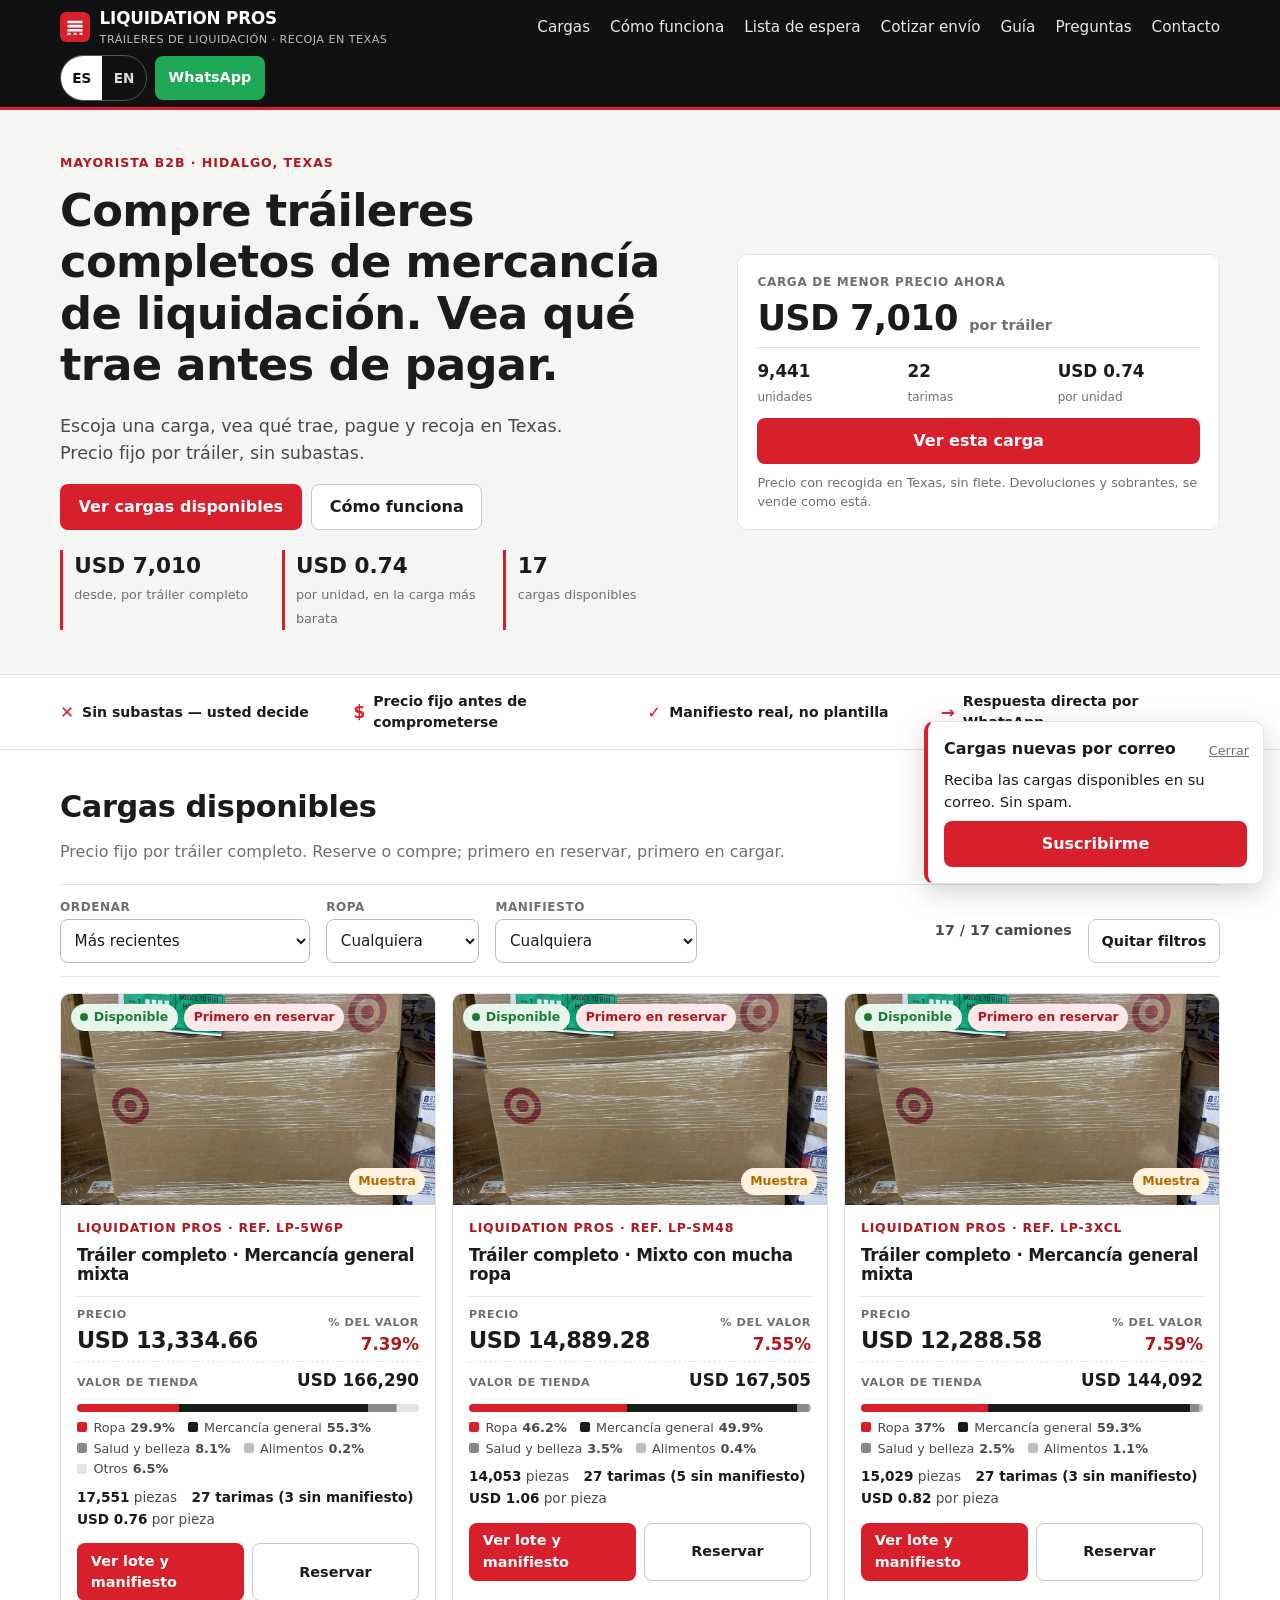
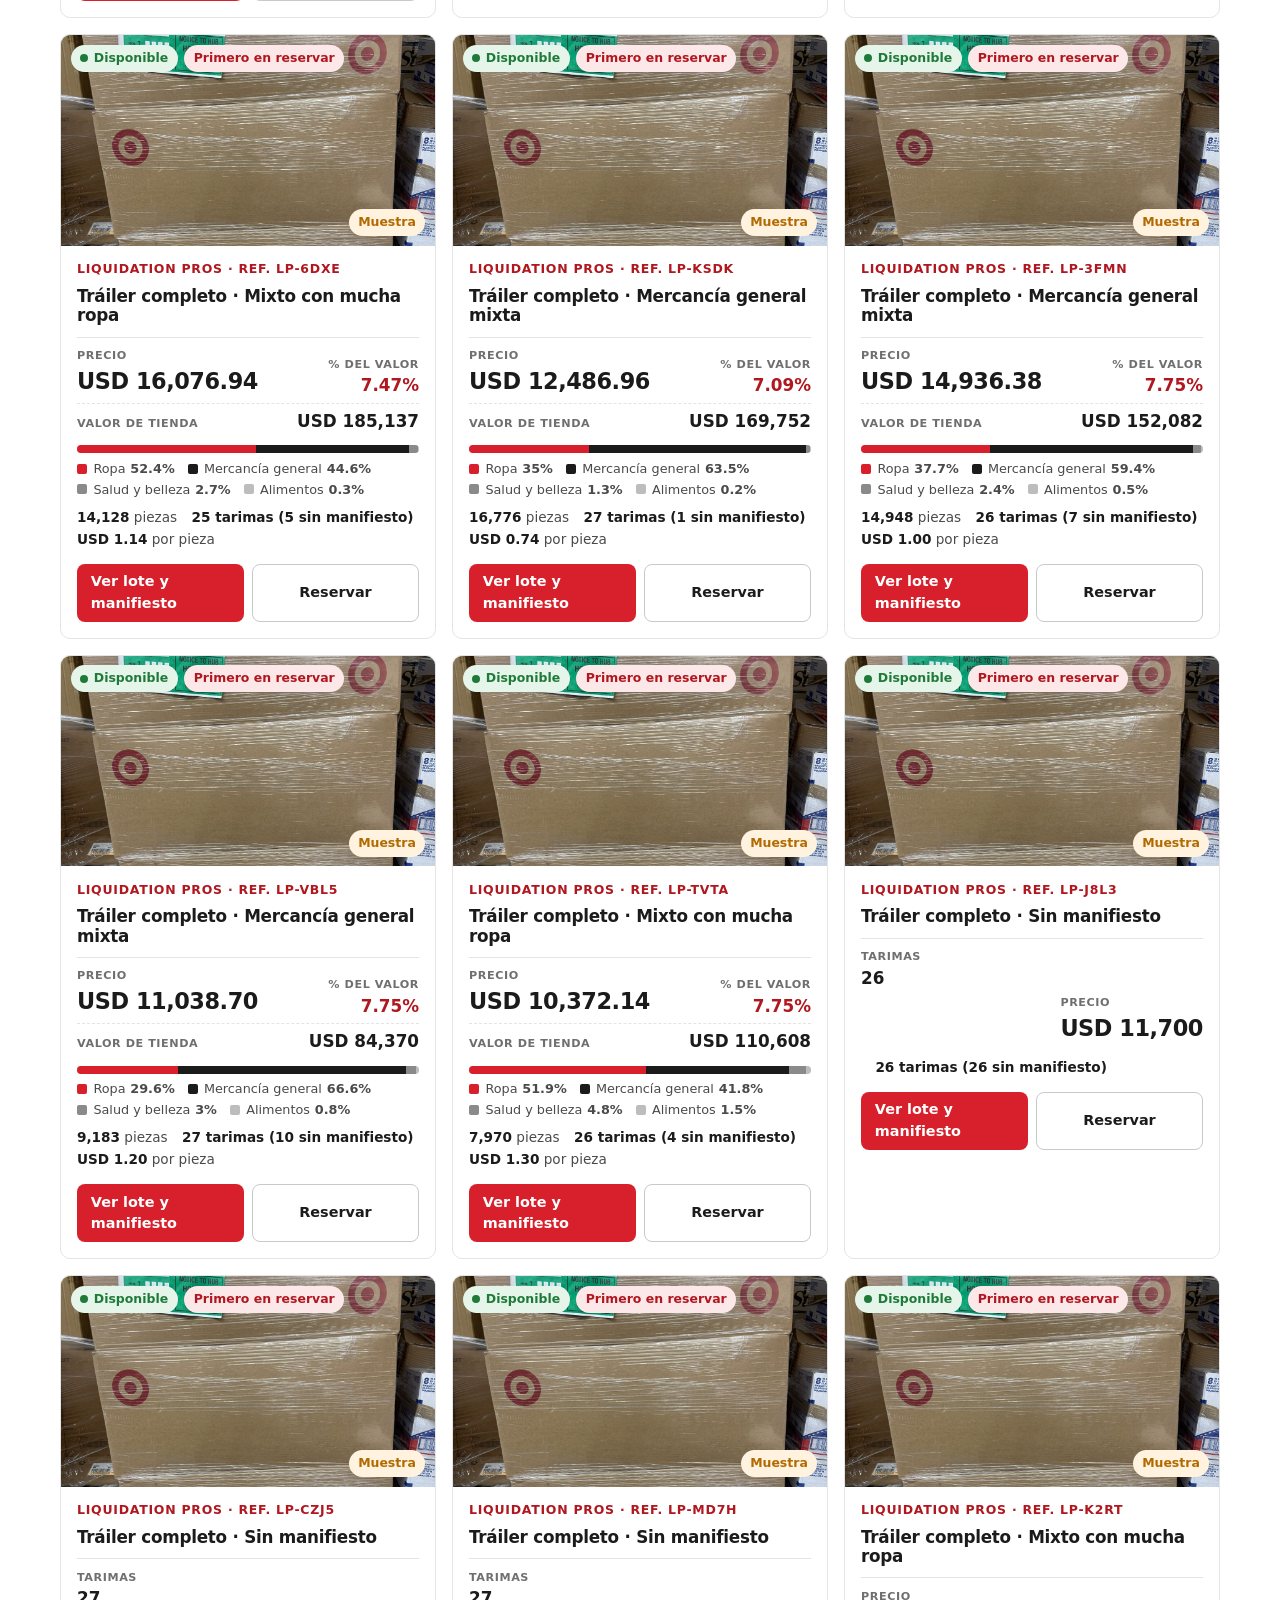
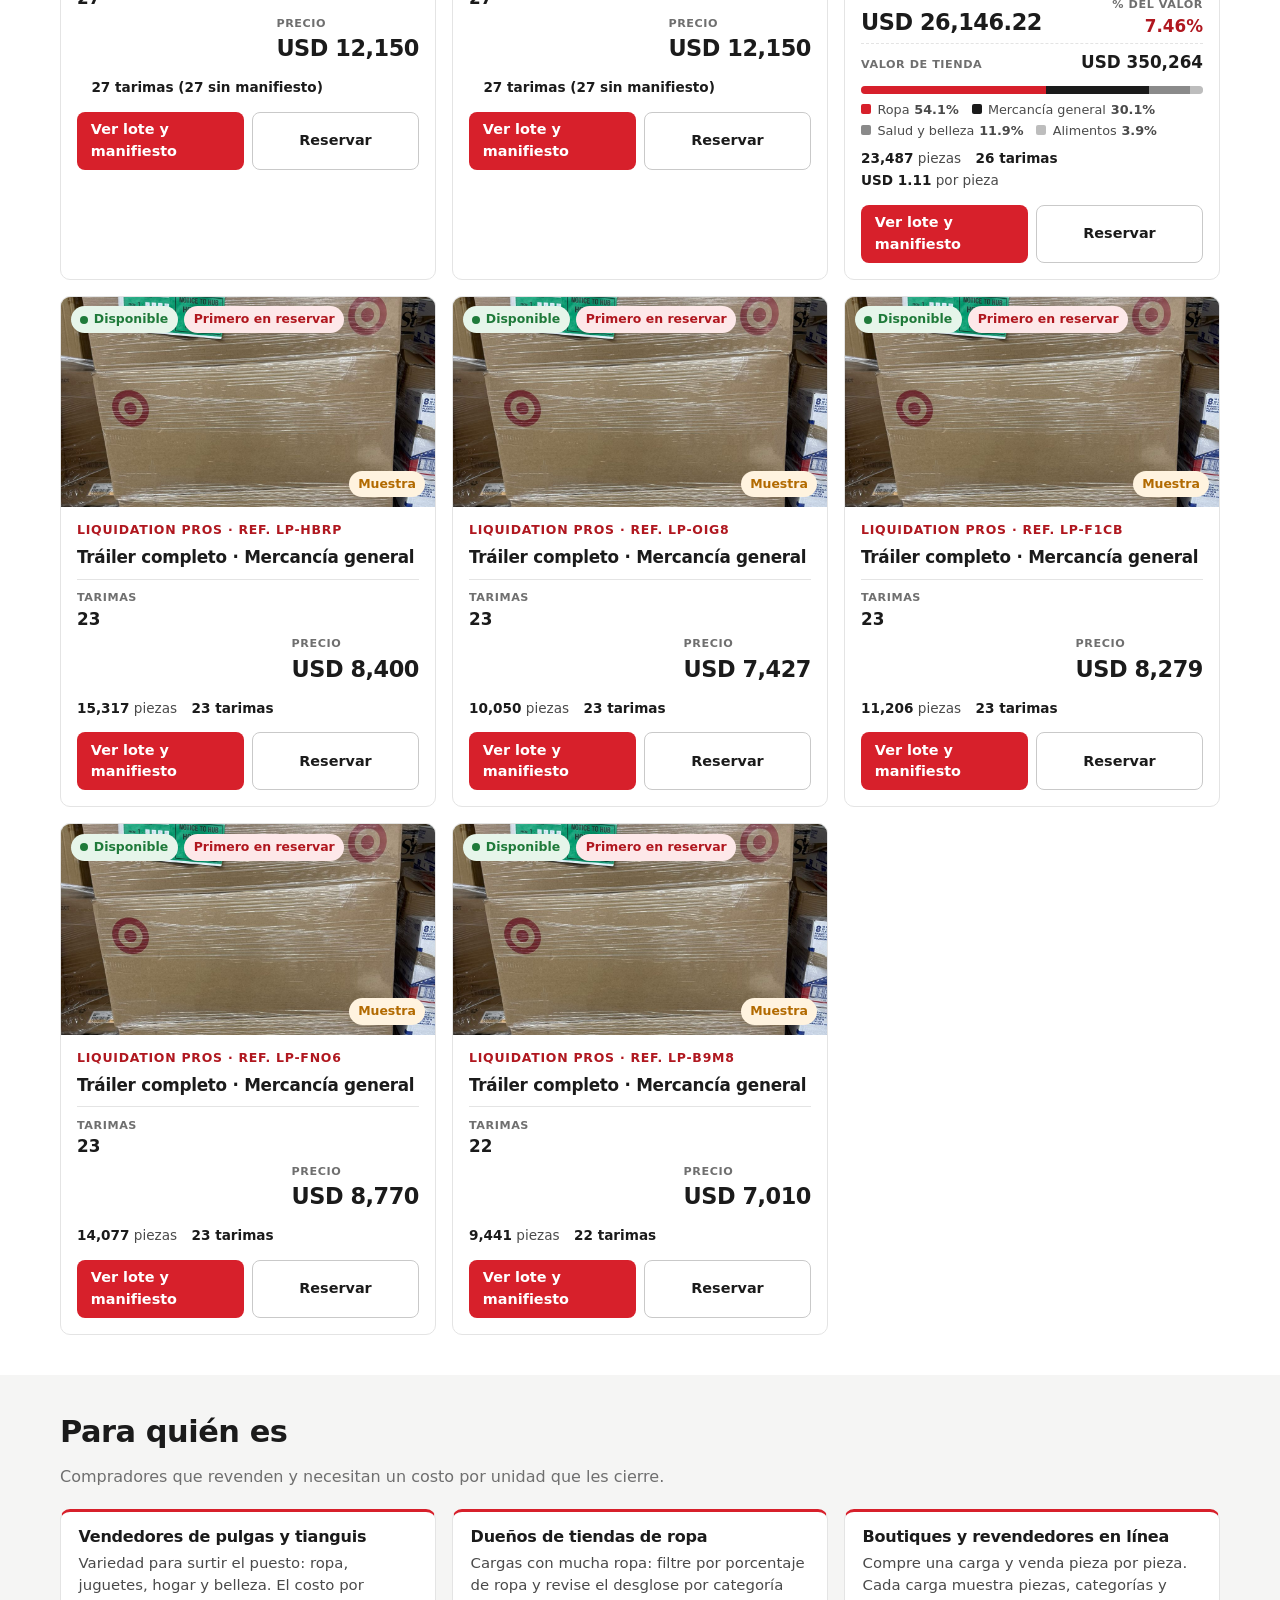
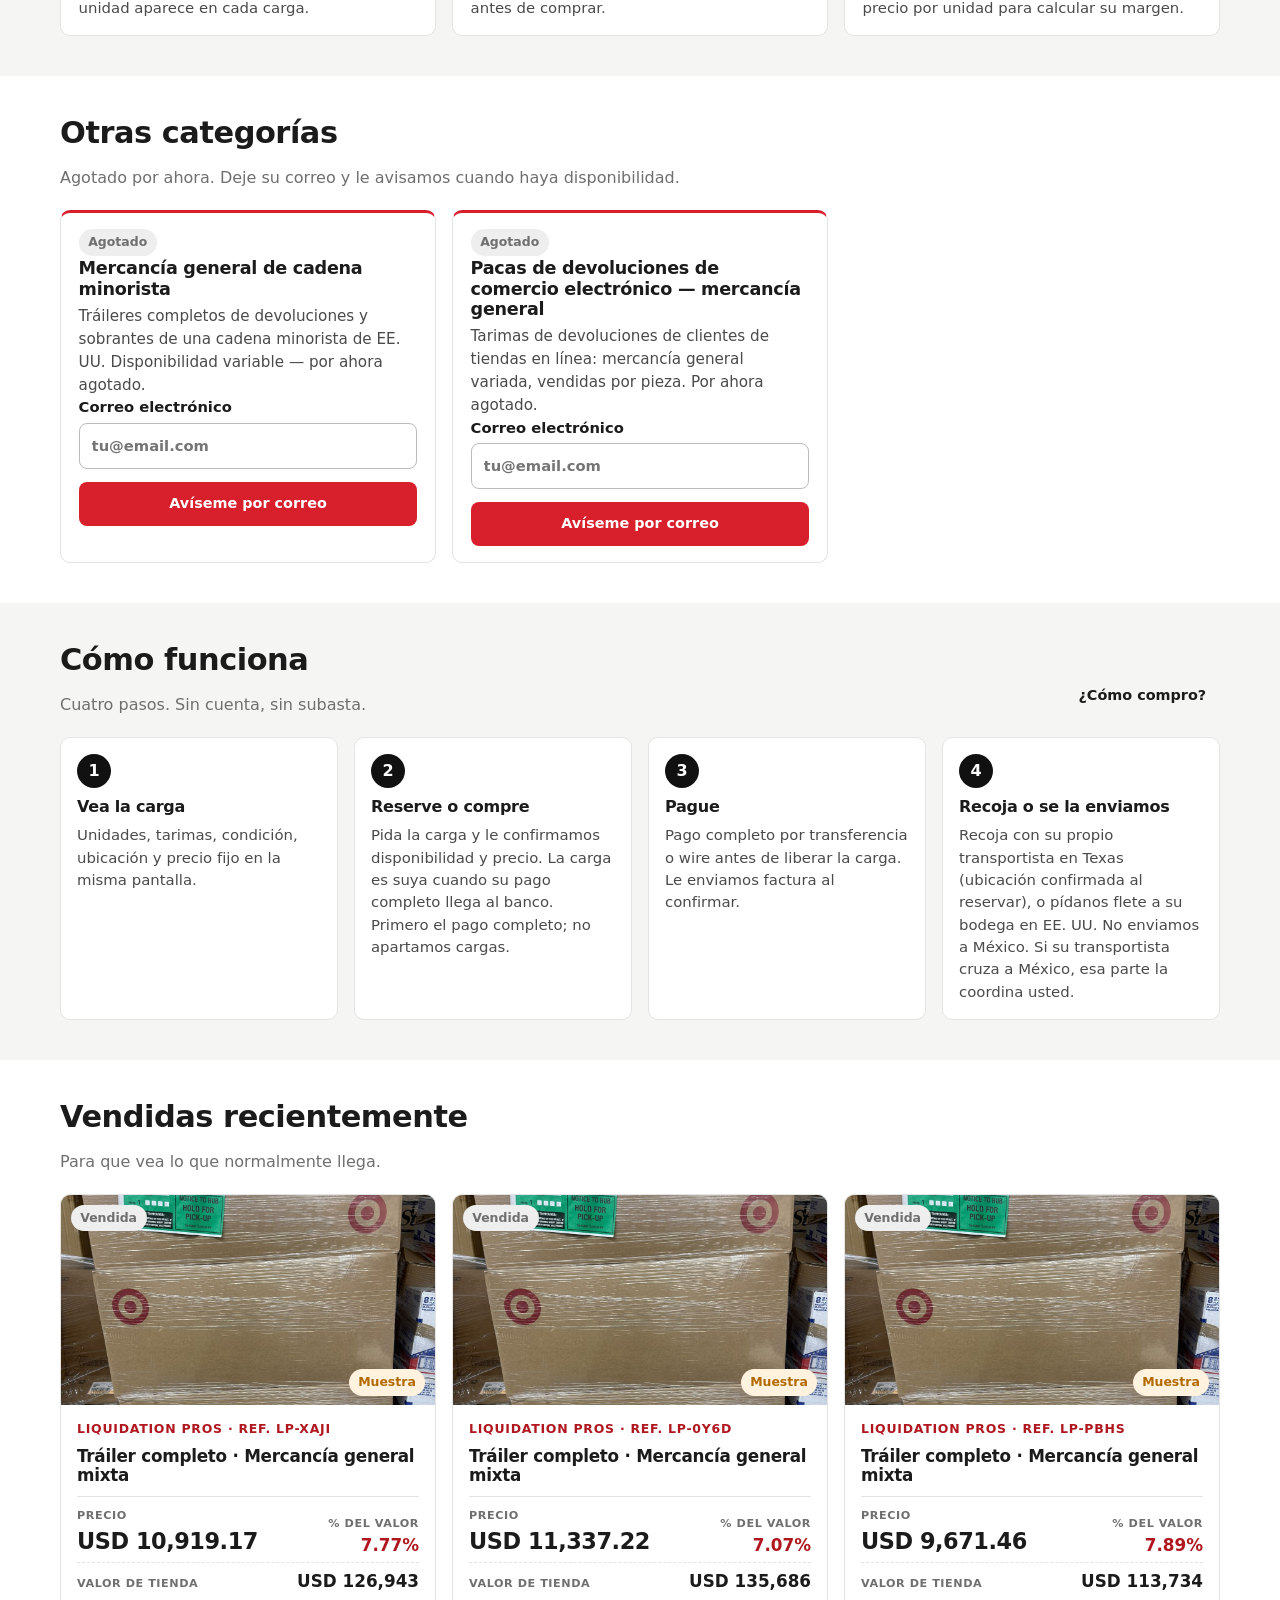
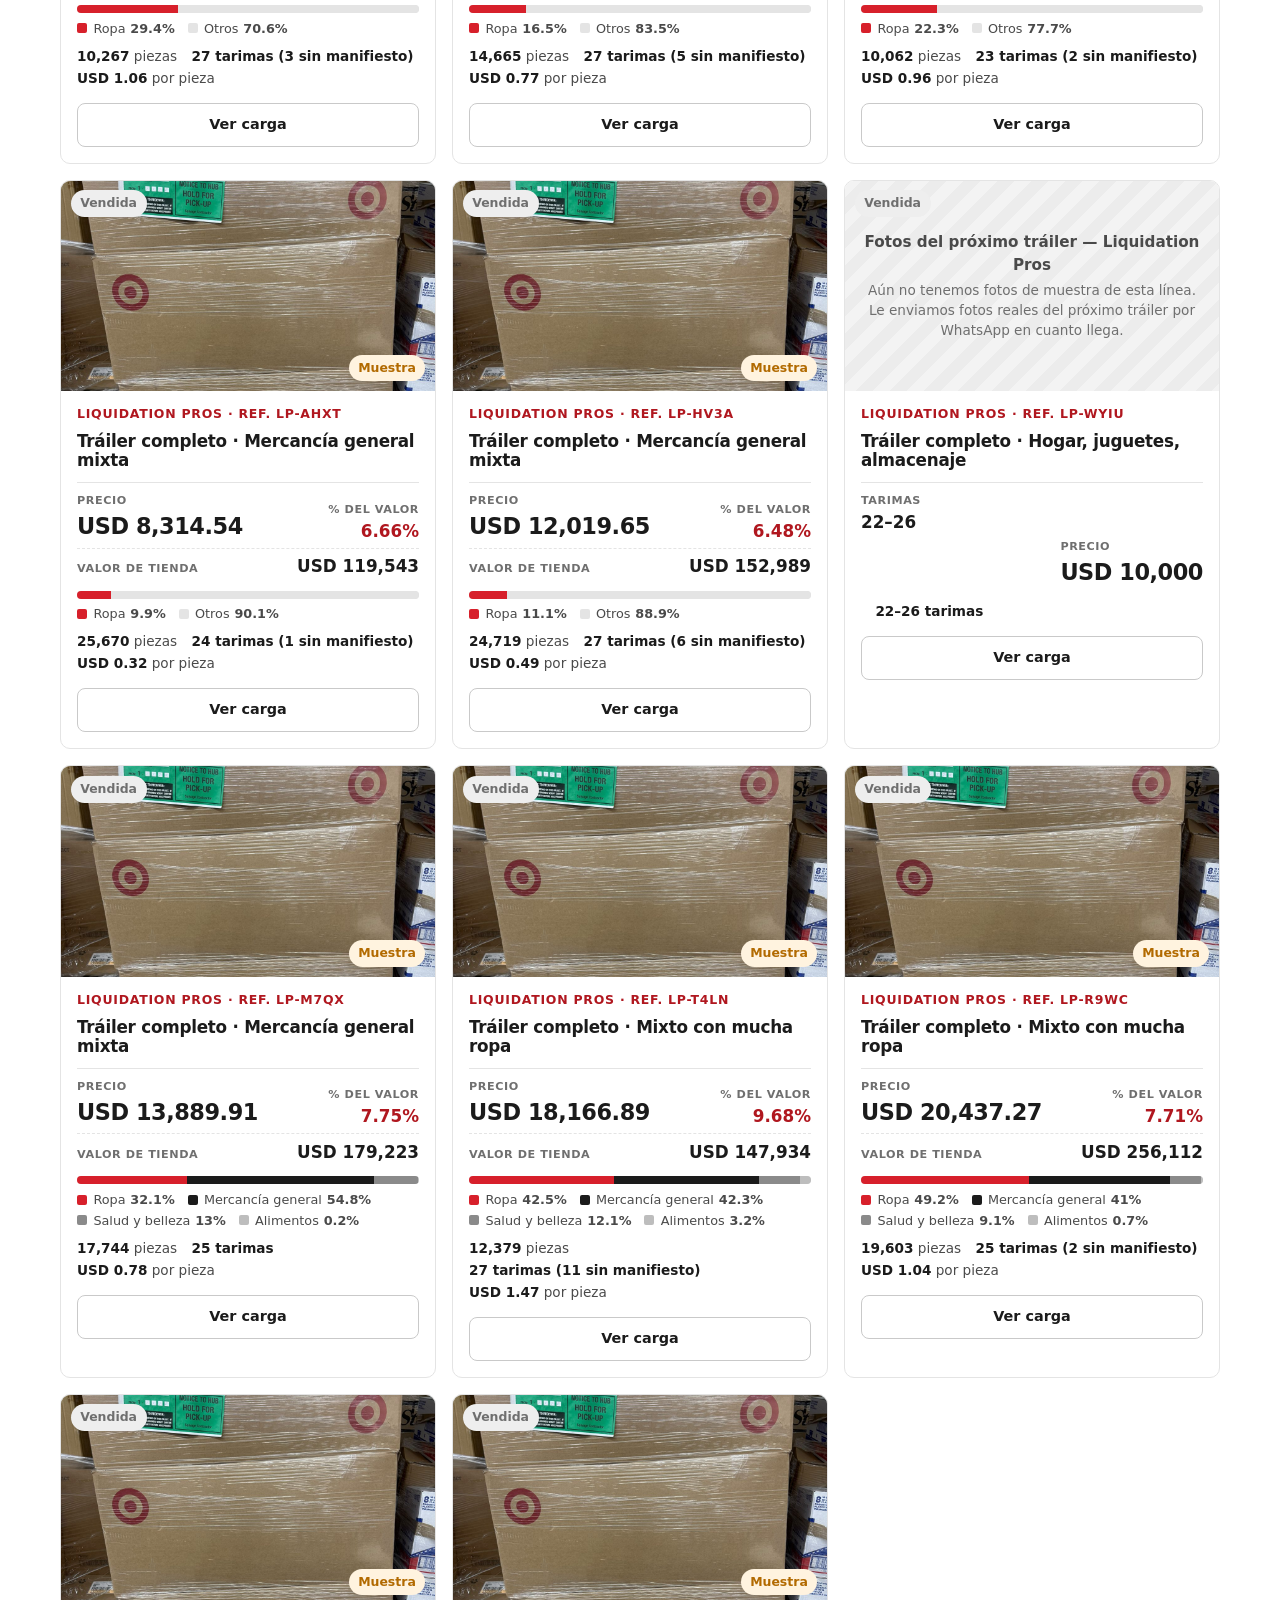
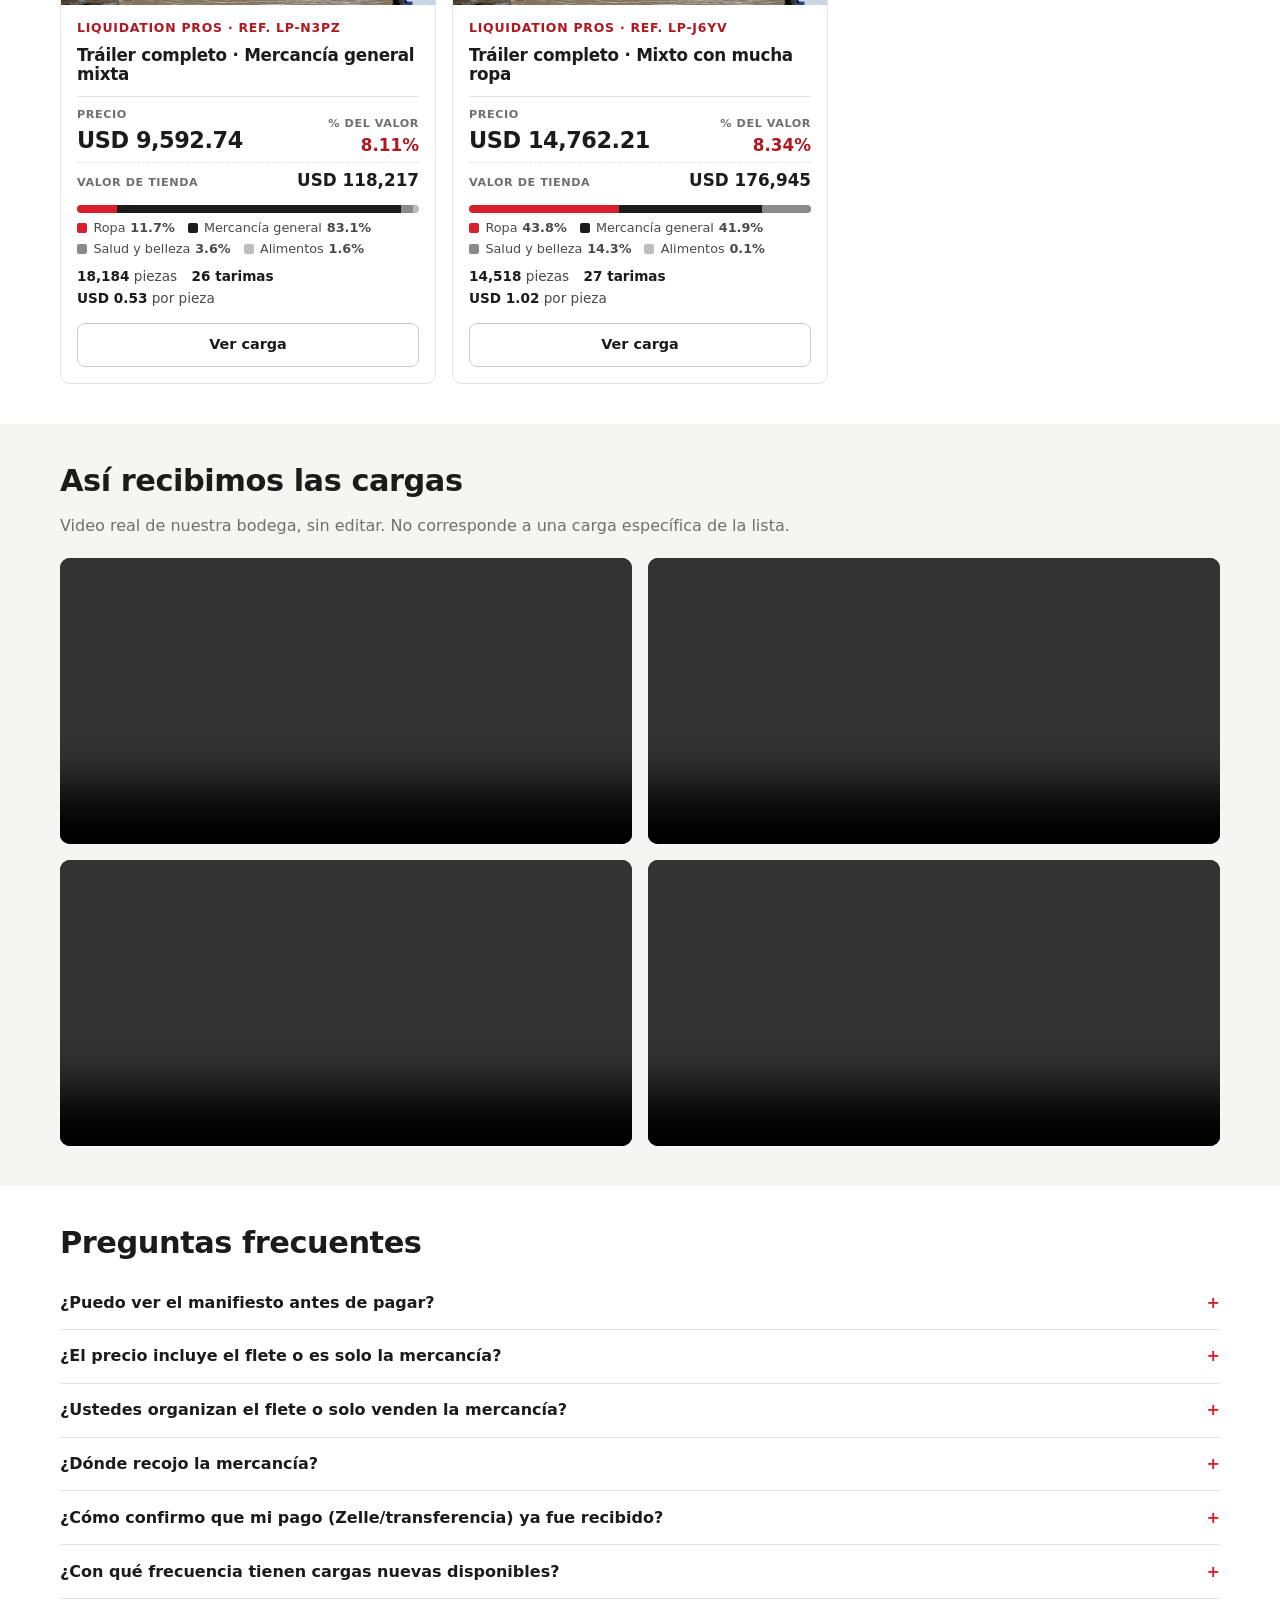
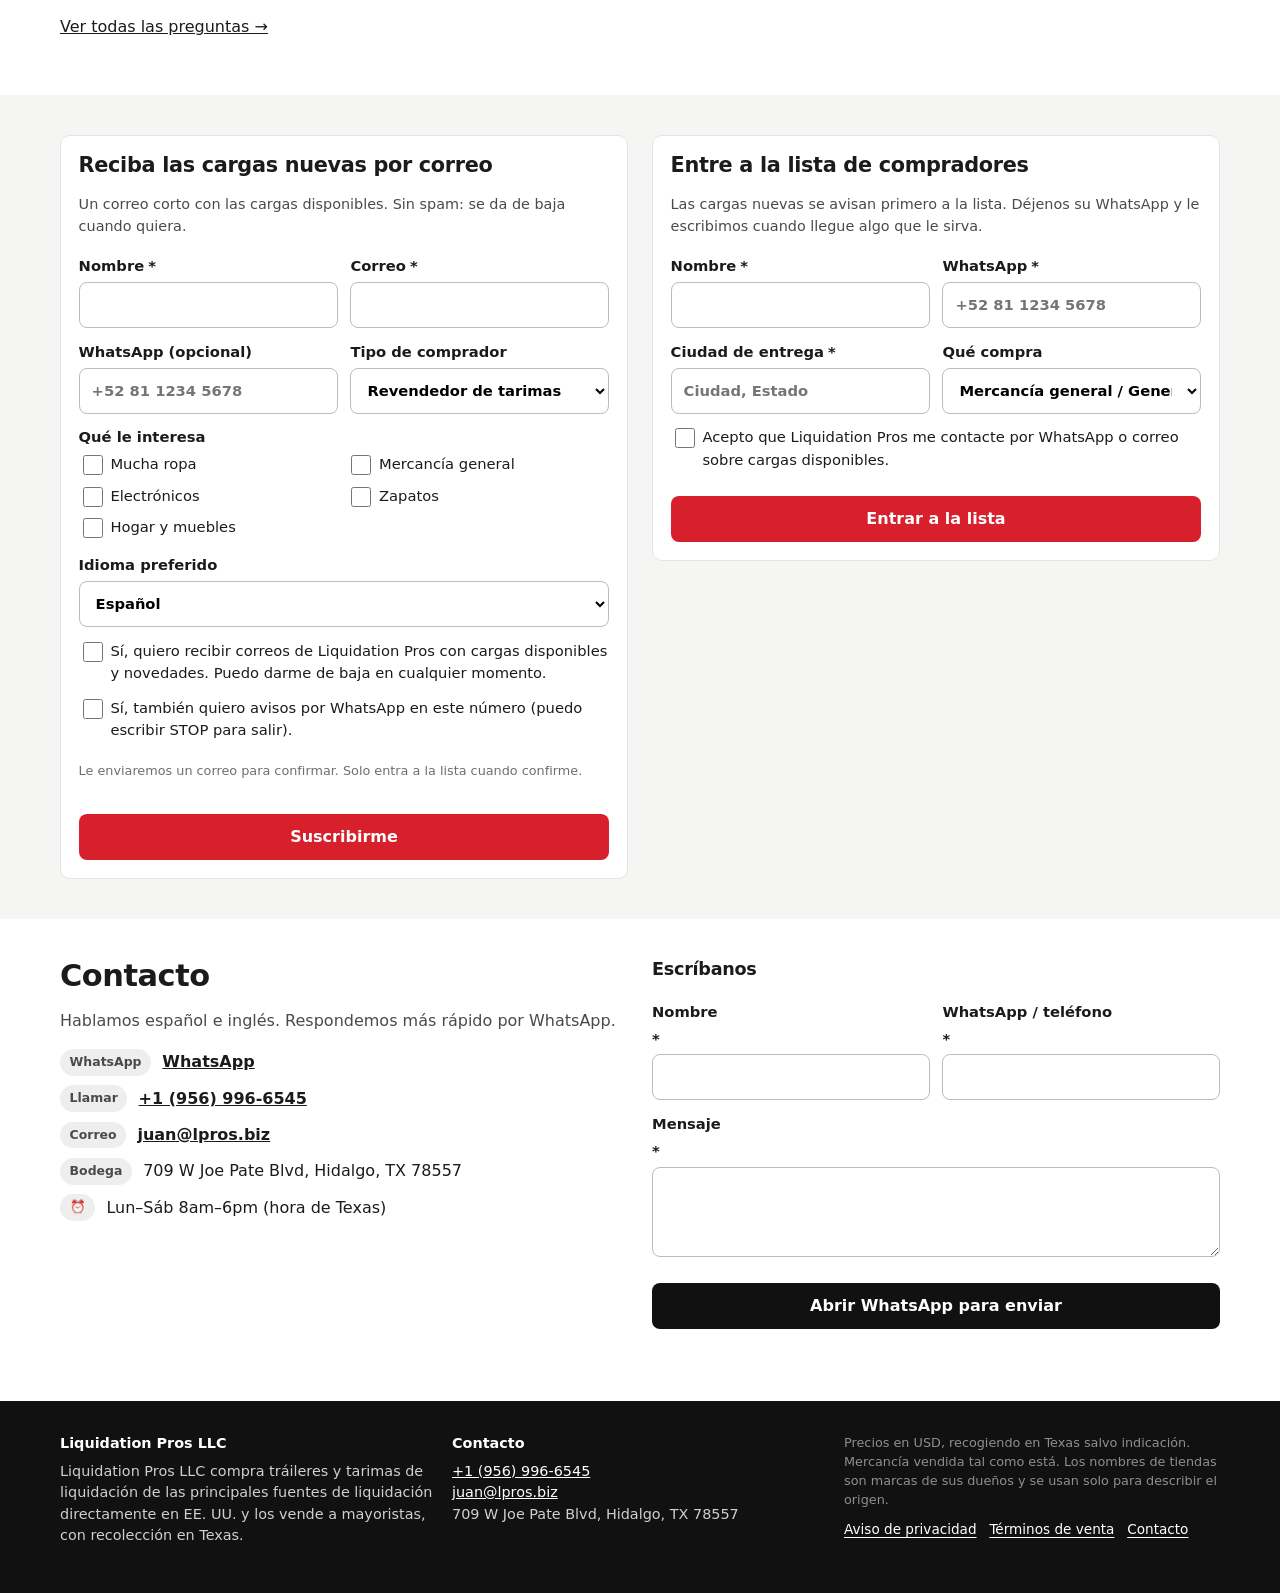
==== commit 905970e5: "Home sells first; gated manifests (public data is top-10 teaser only); bot-protection prep (Turnstil" ====
--- a/index.html
+++ b/index.html
@@ -854,34 +854,19 @@
     <div class="wrap">
       <div>
         <div class="eyebrow" data-i18n="hero_eyebrow">Mayorista B2B · Hidalgo, Texas</div>
-        <h1 data-i18n="hero_h1">Tráileres completos de devoluciones de grandes tiendas, a precio fijo. Sin subastas.</h1>
-        <p class="hero-sub" data-i18n="hero_lead">Compre la carga completa hoy, recoja en Texas o pídanos cotización puesta en su bodega.</p>
+        <h1 data-i18n="hero_h1">Compre tráileres completos de mercancía de liquidación. Vea qué trae antes de pagar.</h1>
+        <p class="hero-sub" data-i18n="hero_lead">Escoja una carga, vea qué trae, pague y recoja en Texas. Precio fijo por tráiler, sin subastas.</p>
         <div class="cta">
           <a class="btn btn-red" href="#loads" data-i18n="hero_cta_loads">Ver cargas disponibles</a>
-          <a class="btn btn-line" href="#waitlist" data-i18n="hero_cta_wait">Entrar a la lista de espera</a>
+          <a class="btn btn-line" href="#how" data-i18n="hero_cta_how">Cómo funciona</a>
         </div>
         <div class="facts">
+          <div><b id="fact-from">–</b><span data-i18n="fact_from">desde, por tráiler completo</span></div>
+          <div><b id="fact-unit">–</b><span data-i18n="fact_unit">por unidad, en la carga más barata</span></div>
           <div><b id="fact-loads">–</b><span data-i18n="fact_loads">cargas disponibles</span></div>
-          <div><b>USD</b><span data-i18n="fact_window">precio fijo por tráiler</span></div>
-          <div><b>Texas</b><span data-i18n="fact_border">recoja con su transportista</span></div>
         </div>
       </div>
-      <form class="form lead" id="f-lead" novalidate>
-        <h2 id="waitlist" data-i18n="lead_h2">Entre a la lista de compradores</h2>
-        <p data-i18n="lead_sub" class="lead-sub"></p>
-        <div class="row">
-          <label><span data-i18n="f_name">Nombre</span> *<input name="name" required autocomplete="name"></label>
-          <label><span data-i18n="f_wa">WhatsApp</span> *<input name="phone" type="tel" required autocomplete="tel" inputmode="tel" placeholder="+52 81 1234 5678"></label>
-        </div>
-        <div class="row">
-          <label><span data-i18n="f_city">Ciudad de entrega</span> *<input name="city" required placeholder="Ciudad, Estado"></label>
-          <label><span data-i18n="f_buy">Qué compra</span>
-            <select name="buy"><option value="Mercancía general / General merchandise">Mercancía general / General merchandise</option><option value="Ropa / Clothing">Ropa / Clothing</option><option value="Zapatos / Shoes">Zapatos / Shoes</option><option value="HBA">HBA</option><option value="Muebles / Furniture">Muebles / Furniture</option><option value="Cualquiera / Any" data-i18n="any">Cualquiera</option></select></label>
-        </div>
-        <label class="check"><input type="checkbox" name="consent" required><span data-i18n="f_consent"></span></label>
-        <div id="lead-out"></div>
-        <button class="btn btn-red btn-block" type="submit" data-i18n="lead_submit">Entrar a la lista</button>
-      </form>
+      <aside class="hero-panel" id="hero-panel" aria-live="polite"></aside>
     </div>
   </section>
 
@@ -902,7 +887,18 @@
     </div>
   </section>
 
-  <section class="sec sec-alt" id="other-cats">
+  <section class="sec sec-alt" id="buyers">
+    <div class="wrap">
+      <div class="sec-head"><div><h2 data-i18n="buyers_h">Para quién es</h2><p data-i18n="buyers_sub"></p></div></div>
+      <div class="buyers">
+        <article><h3 data-i18n="buyers1_h"></h3><p data-i18n="buyers1_p"></p></article>
+        <article><h3 data-i18n="buyers2_h"></h3><p data-i18n="buyers2_p"></p></article>
+        <article><h3 data-i18n="buyers3_h"></h3><p data-i18n="buyers3_p"></p></article>
+      </div>
+    </div>
+  </section>
+
+  <section class="sec" id="other-cats">
     <div class="wrap">
       <div class="sec-head"><div><h2 data-i18n="other_cat_h">Otras categorías</h2><p data-i18n="other_cat_sub">Agotado por ahora. Deje su correo y le avisamos cuando haya disponibilidad.</p></div></div>
       <div class="sourcing-grid">
@@ -983,7 +979,54 @@
     </div>
   </section>
 
-  <section class="sec sec-alt" id="contact">
+  <section class="sec sec-alt" id="signup">
+    <div class="wrap two">
+      <form class="form lead" id="f-signup" data-signup="website-signup" novalidate>
+        <h2 data-i18n="su_h2">Reciba las cargas nuevas por correo</h2>
+        <p class="lead-sub" data-i18n="su_sub"></p>
+        <div class="row">
+          <label><span data-i18n="su_name">Nombre</span> *<input name="name" required autocomplete="name"></label>
+          <label><span data-i18n="su_email">Correo</span> *<input name="email" type="email" required autocomplete="email" inputmode="email"></label>
+        </div>
+        <div class="row">
+          <label><span data-i18n="su_wa">WhatsApp (opcional)</span><input name="phone" type="tel" autocomplete="tel" inputmode="tel" placeholder="+52 81 1234 5678"></label>
+          <label><span data-i18n="su_type">Tipo de comprador</span>
+            <select name="buyer_type"><option value="pallet reseller" data-i18n="su_t_pallet"></option><option value="flea market" data-i18n="su_t_flea"></option><option value="online reseller" data-i18n="su_t_online"></option><option value="mexico-side buyer" data-i18n="su_t_mx"></option><option value="other" data-i18n="su_t_other"></option></select></label>
+        </div>
+        <fieldset class="su-int"><legend data-i18n="su_interests">Qué le interesa</legend>
+          <label class="check"><input type="checkbox" name="interest" value="clothing-heavy"><span data-i18n="su_i_cloth"></span></label>
+          <label class="check"><input type="checkbox" name="interest" value="general merchandise"><span data-i18n="su_i_gm"></span></label>
+          <label class="check"><input type="checkbox" name="interest" value="electronics"><span data-i18n="su_i_elec"></span></label>
+          <label class="check"><input type="checkbox" name="interest" value="shoes"><span data-i18n="su_i_shoes"></span></label>
+          <label class="check"><input type="checkbox" name="interest" value="home and furniture"><span data-i18n="su_i_home"></span></label>
+        </fieldset>
+        <label><span data-i18n="su_lang">Idioma preferido</span><select name="pref_lang"><option value="es" data-i18n="su_l_es"></option><option value="en" data-i18n="su_l_en"></option></select></label>
+        <label class="check"><input type="checkbox" name="consent_email" required><span data-i18n="su_consent_email"></span></label>
+        <label class="check"><input type="checkbox" name="wa_optin"><span data-i18n="su_consent_wa"></span></label>
+        <p class="hint" data-i18n="su_fine"></p>
+        <div class="signup-out" aria-live="polite"></div>
+        <button class="btn btn-red btn-block" type="submit" data-i18n="su_submit">Suscribirme</button>
+      </form>
+      <form class="form lead" id="f-lead" novalidate>
+        <h2 id="waitlist" data-i18n="lead_h2">Entre a la lista de compradores</h2>
+        <p data-i18n="lead_sub" class="lead-sub"></p>
+        <div class="row">
+          <label><span data-i18n="f_name">Nombre</span> *<input name="name" required autocomplete="name"></label>
+          <label><span data-i18n="f_wa">WhatsApp</span> *<input name="phone" type="tel" required autocomplete="tel" inputmode="tel" placeholder="+52 81 1234 5678"></label>
+        </div>
+        <div class="row">
+          <label><span data-i18n="f_city">Ciudad de entrega</span> *<input name="city" required placeholder="Ciudad, Estado"></label>
+          <label><span data-i18n="f_buy">Qué compra</span>
+            <select name="buy"><option value="Mercancía general / General merchandise">Mercancía general / General merchandise</option><option value="Ropa / Clothing">Ropa / Clothing</option><option value="Zapatos / Shoes">Zapatos / Shoes</option><option value="HBA">HBA</option><option value="Muebles / Furniture">Muebles / Furniture</option><option value="Cualquiera / Any" data-i18n="any">Cualquiera</option></select></label>
+        </div>
+        <label class="check"><input type="checkbox" name="consent" required><span data-i18n="f_consent"></span></label>
+        <div id="lead-out"></div>
+        <button class="btn btn-red btn-block" type="submit" data-i18n="lead_submit">Entrar a la lista</button>
+      </form>
+    </div>
+  </section>
+
+  <section class="sec" id="contact">
     <div class="wrap two">
       <div>
         <h2 data-i18n="contact_h2">Contacto</h2>
@@ -1017,6 +1060,12 @@
     <div><div class="fine" data-i18n="ftr_fine"></div><div class="ftr-links"><a href="privacidad.html" data-i18n="ftr_privacy">Aviso de privacidad</a><a href="terminos.html" data-i18n="ftr_terms">Términos de venta</a><a href="contacto.html" data-i18n="ftr_contact">Contacto</a></div></div>
   </div>
 </footer>
+<aside id="signup-pop" class="su-pop" role="complementary" aria-labelledby="su-pop-t" hidden>
+  <button type="button" class="su-pop-x" data-pop-close data-i18n="su_pop_x" aria-label="Cerrar">Cerrar</button>
+  <b id="su-pop-t" data-i18n="su_pop_t"></b>
+  <p data-i18n="su_pop_b"></p>
+  <button type="button" class="btn btn-red" data-pop-go data-i18n="su_pop_go"></button>
+</aside>
 <script src="js/app.js" defer></script>
 </body>
 </html>
--- a/css/site.css
+++ b/css/site.css
@@ -69,20 +69,46 @@
 @media (min-width: 860px) { .nav { display: flex; } }
 
 /* Hero */
-.hero { background: var(--black); color: #fff; padding: 2.5rem 0 2.75rem; position: relative; overflow: hidden; }
-.hero::after { content: ""; position: absolute; right: -10%; top: -30%; width: 55%; height: 160%; background: radial-gradient(closest-side, rgba(215,32,43,.28), transparent 70%); pointer-events: none; }
-.hero .wrap { position: relative; display: grid; grid-template-columns: minmax(0, 1fr); gap: 1.5rem; }
-.hero .eyebrow { color: #ff6b73; font-weight: 700; text-transform: uppercase; letter-spacing: .08em; font-size: .78rem; margin-bottom: .75rem; }
-.hero p.hero-sub { font-size: 1.1rem; color: #e8e8e8; max-width: 34rem; }
+.hero { background: var(--bg-2); color: var(--ink); padding: 2rem 0 2.25rem; border-bottom: 1px solid var(--line); }
+.hero .wrap { display: grid; grid-template-columns: minmax(0, 1fr); gap: 1.5rem; }
+.hero .eyebrow { color: var(--red-dark); font-weight: 700; text-transform: uppercase; letter-spacing: .08em; font-size: .78rem; margin-bottom: .75rem; }
+.hero h1 { font-size: clamp(1.75rem, 4.6vw, 2.8rem); }
+.hero p.hero-sub { font-size: 1.1rem; color: var(--ink-2); max-width: 34rem; }
 .hero .cta { display: flex; flex-wrap: wrap; gap: .6rem; }
-.hero .facts { display: grid; grid-template-columns: repeat(3, minmax(0, 1fr)); gap: .75rem; margin-top: .5rem; }
+.hero .facts { display: grid; grid-template-columns: repeat(3, minmax(0, 1fr)); gap: .75rem; margin-top: 1.25rem; }
 .hero .facts div { border-left: 3px solid var(--red); padding-left: .7rem; }
 .hero .facts b { display: block; font-size: 1.35rem; font-weight: 800; }
-.hero .facts span { font-size: .8rem; color: #bdbdbd; }
+.hero .facts span { font-size: .8rem; color: var(--muted); }
+.hero-panel { background: #fff; border: 1px solid var(--line); border-radius: var(--radius); padding: 1.1rem 1.2rem; display: grid; gap: .6rem; align-content: start; }
+.hero-panel:empty { display: none; }
+.hero-panel .hp-k { font-size: .75rem; font-weight: 700; text-transform: uppercase; letter-spacing: .06em; color: var(--muted); }
+.hero-panel .hp-price { font-size: 2.2rem; font-weight: 850; letter-spacing: -.02em; line-height: 1.05; }
+.hero-panel .hp-price small { font-size: .9rem; font-weight: 600; color: var(--muted); letter-spacing: 0; }
+.hero-panel .hp-meta { display: grid; grid-template-columns: repeat(3, minmax(0, 1fr)); gap: .5rem; border-top: 1px solid var(--line); padding-top: .7rem; }
+.hero-panel .hp-meta b { display: block; font-size: 1.05rem; }
+.hero-panel .hp-meta span { font-size: .75rem; color: var(--muted); }
+.hero-panel .hp-note { font-size: .8rem; color: var(--muted); margin: 0; }
+.buyers { display: grid; gap: 1rem; }
+@media (min-width: 760px) { .buyers { grid-template-columns: repeat(3, 1fr); } }
+.buyers article { background: #fff; border: 1px solid var(--line); border-top: 3px solid var(--red); border-radius: var(--radius); padding: 1rem 1.1rem; }
+.buyers h3 { font-size: 1rem; margin-bottom: .35rem; }
+.buyers p { margin: 0; color: var(--ink-2); font-size: .93rem; }
+/* Manifest gate (interim): teaser rows are real, the locked rows are skeleton bars with NO real data in the DOM. */
+.mgate { position: relative; margin-top: -1px; }
+.mg-rows { display: grid; gap: 0; border: 1px solid var(--line); border-top: 0; border-radius: 0 0 8px 8px; padding: .4rem .8rem; filter: blur(3px); opacity: .75; user-select: none; pointer-events: none; }
+.mg-rows i { display: block; height: 14px; margin: .75rem 0; border-radius: 4px; background: #d9d9d6; }
+.mg-rows i:nth-child(3n+1) { width: 82%; } .mg-rows i:nth-child(3n+2) { width: 64%; } .mg-rows i:nth-child(3n) { width: 73%; }
+.mg-wall { margin: -4.5rem auto 0; position: relative; background: #fff; border: 1px solid var(--line); border-left: 4px solid var(--red); border-radius: 10px; padding: 1rem 1.1rem; box-shadow: 0 8px 30px rgba(0,0,0,.1); max-width: 34rem; }
+.mg-wall h3 { margin: 0 0 .25rem; font-size: 1.1rem; }
+.mg-wall > p { margin: 0 0 .6rem; color: var(--ink-2); font-size: .92rem; }
+.mg-wall .form { padding: 0; box-shadow: none; gap: .6rem; }
+.mg-wall .hint { margin: 0; }
+.ts-box { min-height: 0; }
+
 .hero-photo { border-radius: var(--radius); overflow: hidden; aspect-ratio: 4/3; background: #222; }
 .hero-photo img { width: 100%; height: 100%; object-fit: cover; }
 .hero-photo figcaption { font-size: .75rem; color: #a9a9a9; padding: .4rem 0 0; }
-@media (min-width: 860px) { .hero .wrap { grid-template-columns: 1.1fr .9fr; align-items: center; } .hero { padding: 4rem 0; } }
+@media (min-width: 860px) { .hero .wrap { grid-template-columns: 1.15fr .85fr; align-items: center; } .hero { padding: 2.75rem 0; } }
 .hero-photo.strip { aspect-ratio: 16/7; }
 .hero-photo.strip img { object-position: center 60%; }
 
@@ -96,7 +122,7 @@
 @keyframes trustUp { to { opacity: 1; transform: translateY(0); } }
 
 /* Lead capture (hero) */
-.lead { background: #fff; color: var(--ink); border-radius: var(--radius); padding: 1.1rem; box-shadow: 0 12px 40px rgba(0,0,0,.35); }
+.lead { background: #fff; color: var(--ink); border-radius: var(--radius); padding: 1.1rem; border: 1px solid var(--line); align-self: start; }
 .lead h2 { margin: 0 0 .25rem; font-size: 1.3rem; }
 .lead .lead-sub { color: var(--ink-2); font-size: .9rem; margin: 0 0 .3rem; }
 
@@ -171,7 +197,8 @@
 .faq-group { margin-top: 2rem; }
 .faq-group:first-child { margin-top: 1.5rem; }
 .two { display: grid; gap: 1.5rem; }
-@media (min-width: 860px) { .two { grid-template-columns: 1fr 1fr; } }
+@media (min-width: 860px) { .two { grid-template-columns: minmax(0, 1fr) minmax(0, 1fr); } }
+.two > * { min-width: 0; }
 .contact-list { list-style: none; padding: 0; margin: 0; display: grid; gap: .6rem; }
 .contact-list li { display: flex; gap: .7rem; align-items: center; }
 .contact-list a { font-weight: 650; }
@@ -182,7 +209,8 @@
 .form input, .form select, .form textarea { font: inherit; padding: .65rem .75rem; border: 1px solid #bcbcbc; border-radius: 8px; min-height: 46px; background: #fff; }
 .form textarea { min-height: 90px; resize: vertical; }
 .form .row { display: grid; gap: .8rem; }
-@media (min-width: 560px) { .form .row { grid-template-columns: 1fr 1fr; } }
+@media (min-width: 560px) { .form .row { grid-template-columns: minmax(0, 1fr) minmax(0, 1fr); } }
+.form .row > label, .form select, .form input { min-width: 0; max-width: 100%; }
 .form .hint { font-size: .8rem; color: var(--muted); font-weight: 400; }
 .check { display: flex !important; gap: .6rem; align-items: start; font-weight: 500 !important; }
 .check input { min-height: auto; width: 20px; height: 20px; margin-top: 2px; }
@@ -323,3 +351,20 @@
 .card.lot .ph { display: block; overflow: hidden; }
 .card.lot .ph > img { position: absolute; inset: 0; width: 100%; height: 100%; object-fit: cover; }
 .card.lot .ph > img { object-position: center 35%; }
+
+/* email signup */
+#signup .form { max-width: 720px; margin-inline: auto; }
+.su-int { border: 0; padding: 0; margin: 0; display: grid; gap: .4rem; }
+.su-int legend { font-weight: 600; font-size: .92rem; padding: 0; margin-bottom: .3rem; }
+@media (min-width: 560px) { .su-int { grid-template-columns: 1fr 1fr; } .su-int legend { grid-column: 1 / -1; } }
+#signup .form label:not(.check) { display: flex; flex-wrap: wrap; align-items: baseline; gap: .3rem .25rem; }
+#signup .form label:not(.check) > :is(input, select) { flex: 1 1 100%; }
+#signup .check input { flex: none; }
+
+.su-pop { position: fixed; right: 16px; bottom: 16px; z-index: 40; width: min(340px, calc(100vw - 32px)); background: #fff; border: 1px solid var(--line); border-left: 4px solid var(--red); border-radius: 10px; padding: .9rem 1rem 1rem; box-shadow: 0 8px 28px rgba(0,0,0,.18); display: grid; gap: .5rem; }
+.su-pop[hidden] { display: none; }
+.su-pop p { margin: 0; font-size: .92rem; }
+.su-pop-x { position: absolute; top: 6px; right: 8px; background: none; border: 0; font: inherit; font-size: .8rem; color: var(--muted); min-height: 44px; min-width: 44px; cursor: pointer; text-decoration: underline; }
+.su-pop b { padding-right: 3.5rem; }
+@media (prefers-reduced-motion: no-preference) { .su-pop:not([hidden]) { animation: su-in .25s ease-out; } }
+@keyframes su-in { from { opacity: 0; transform: translateY(12px); } to { opacity: 1; transform: none; } }
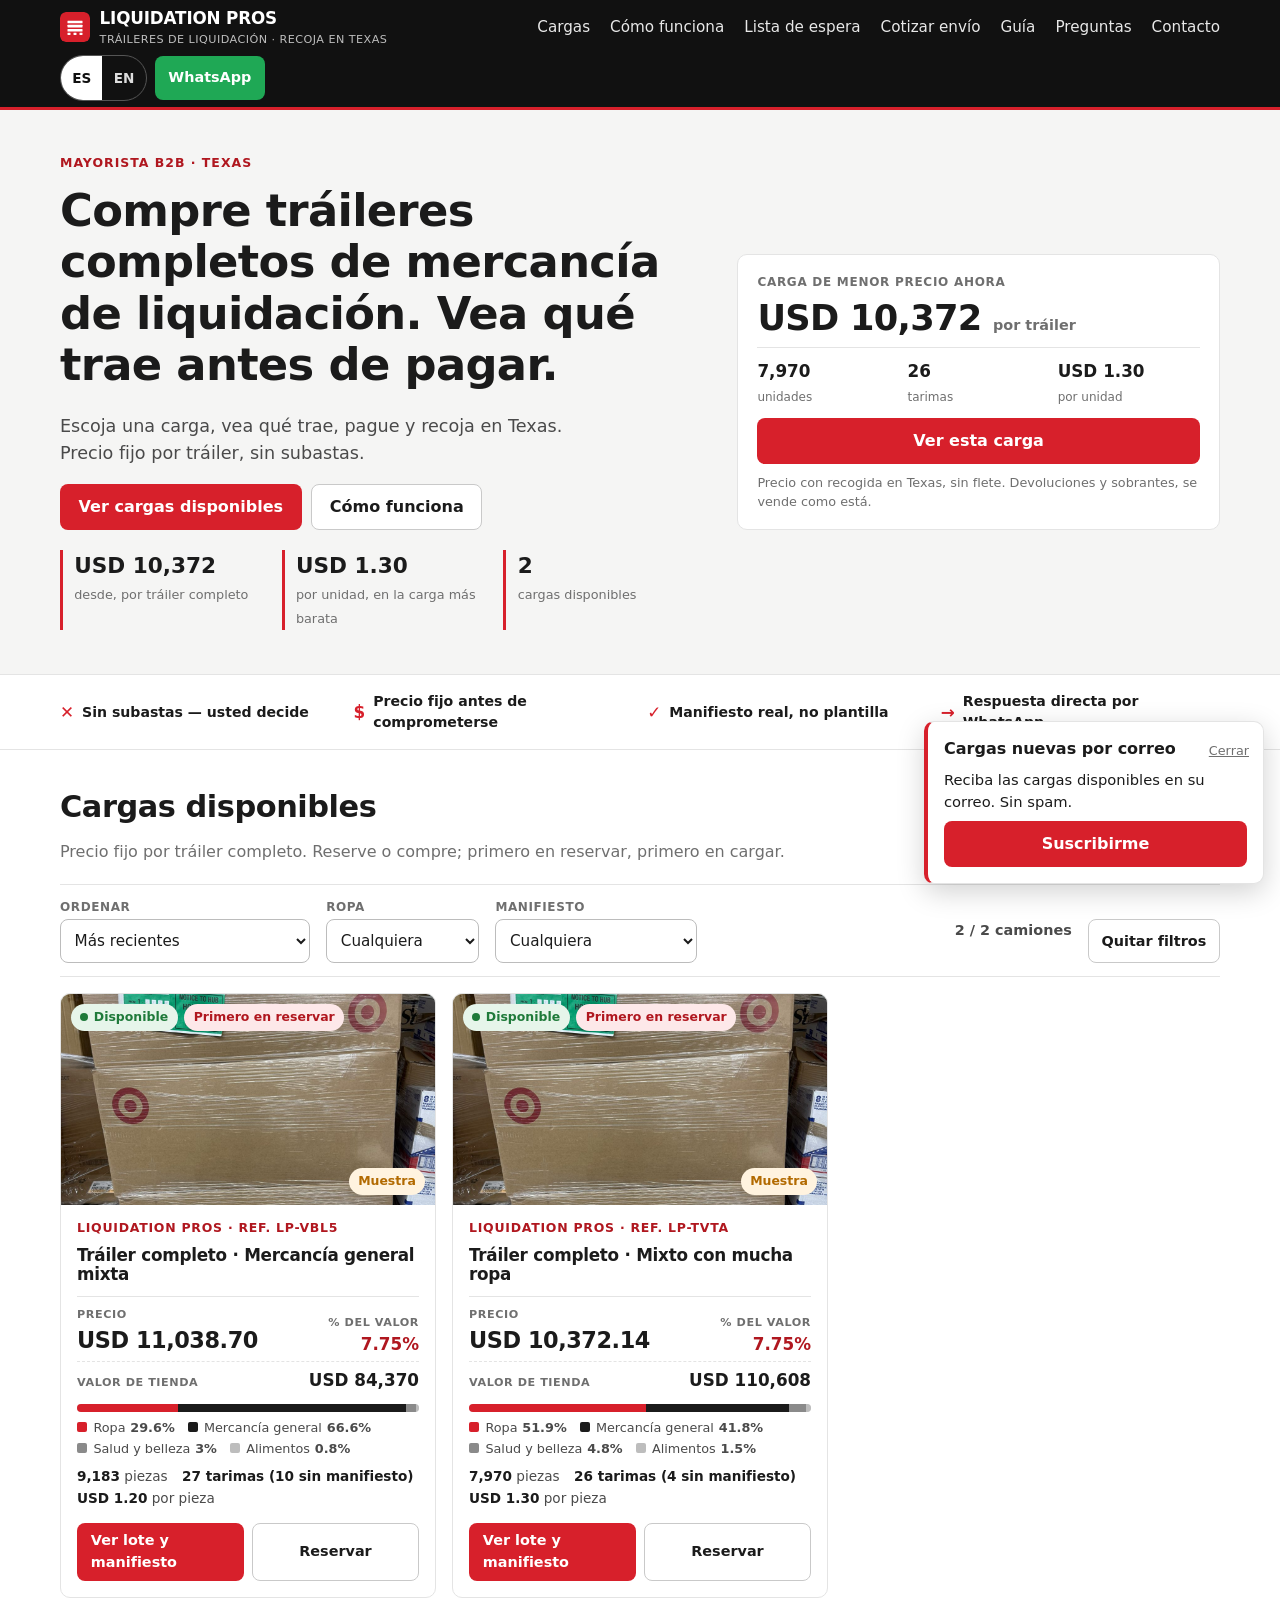
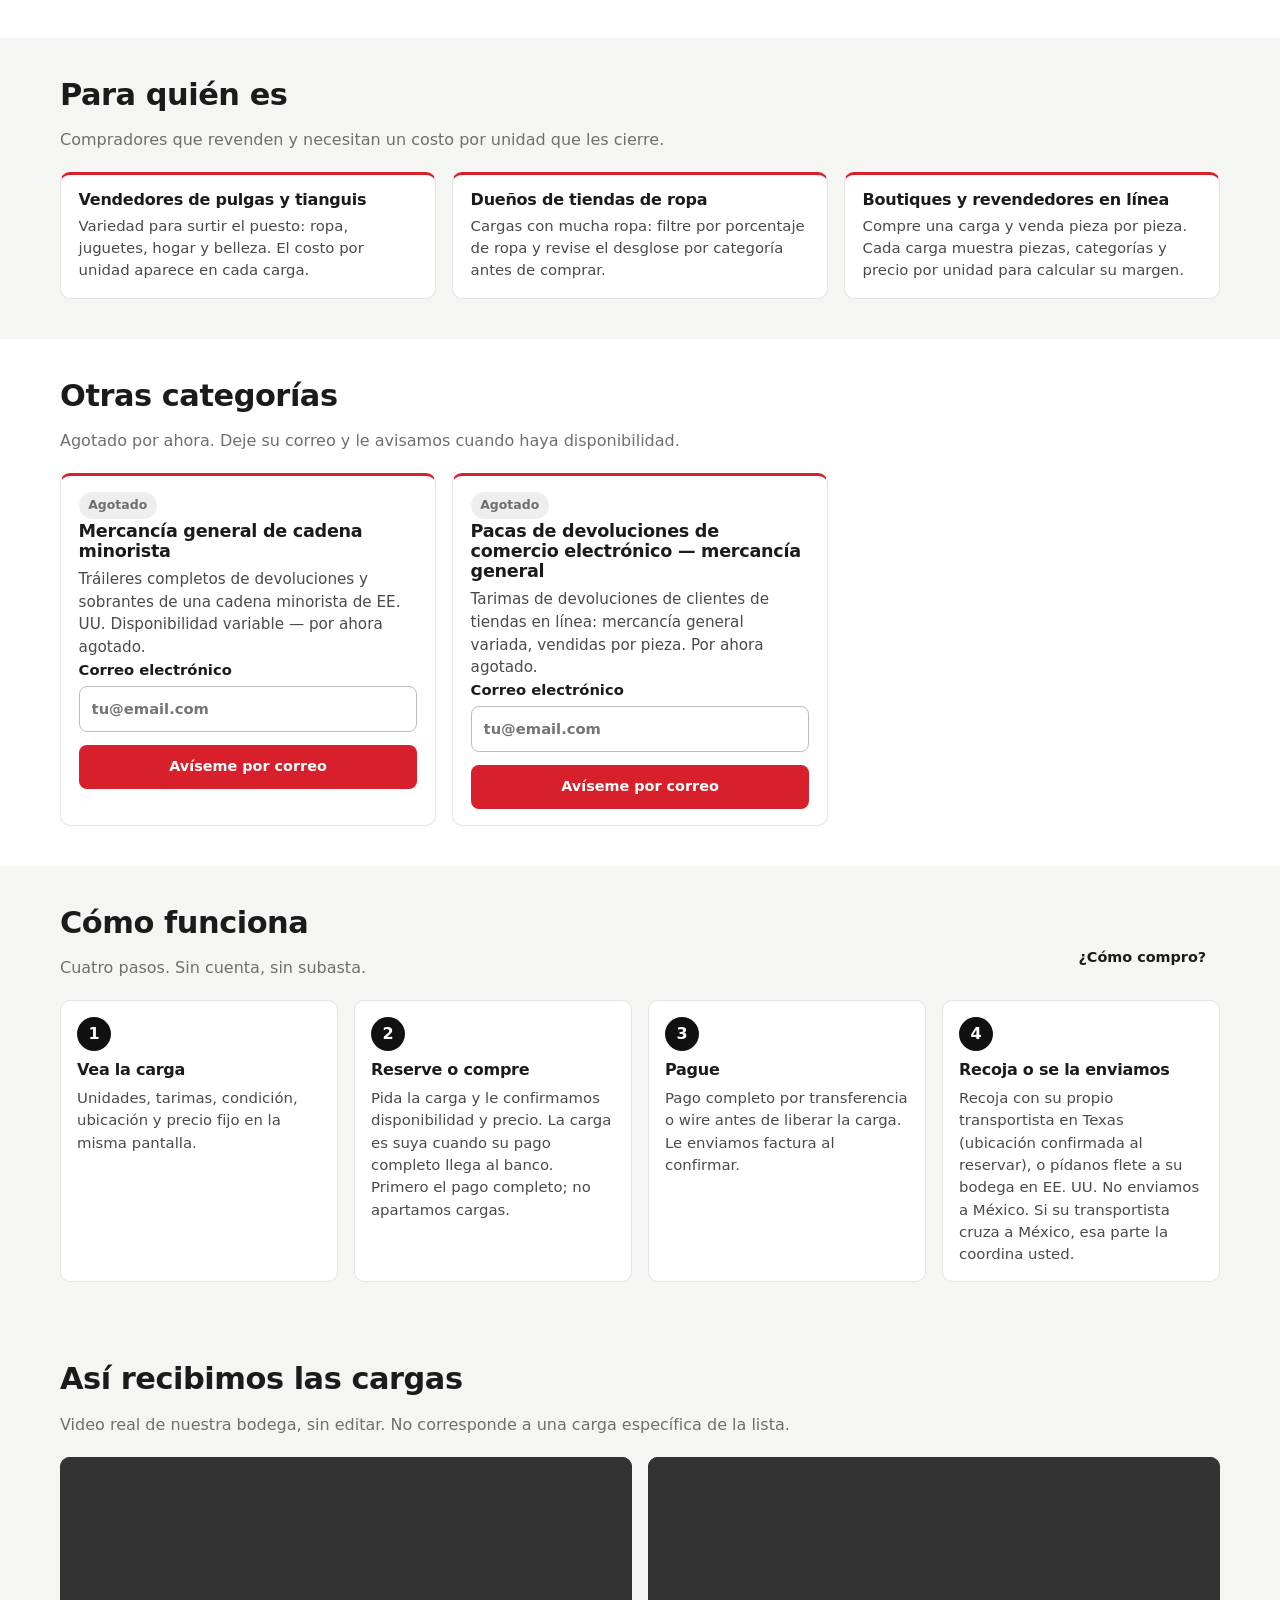
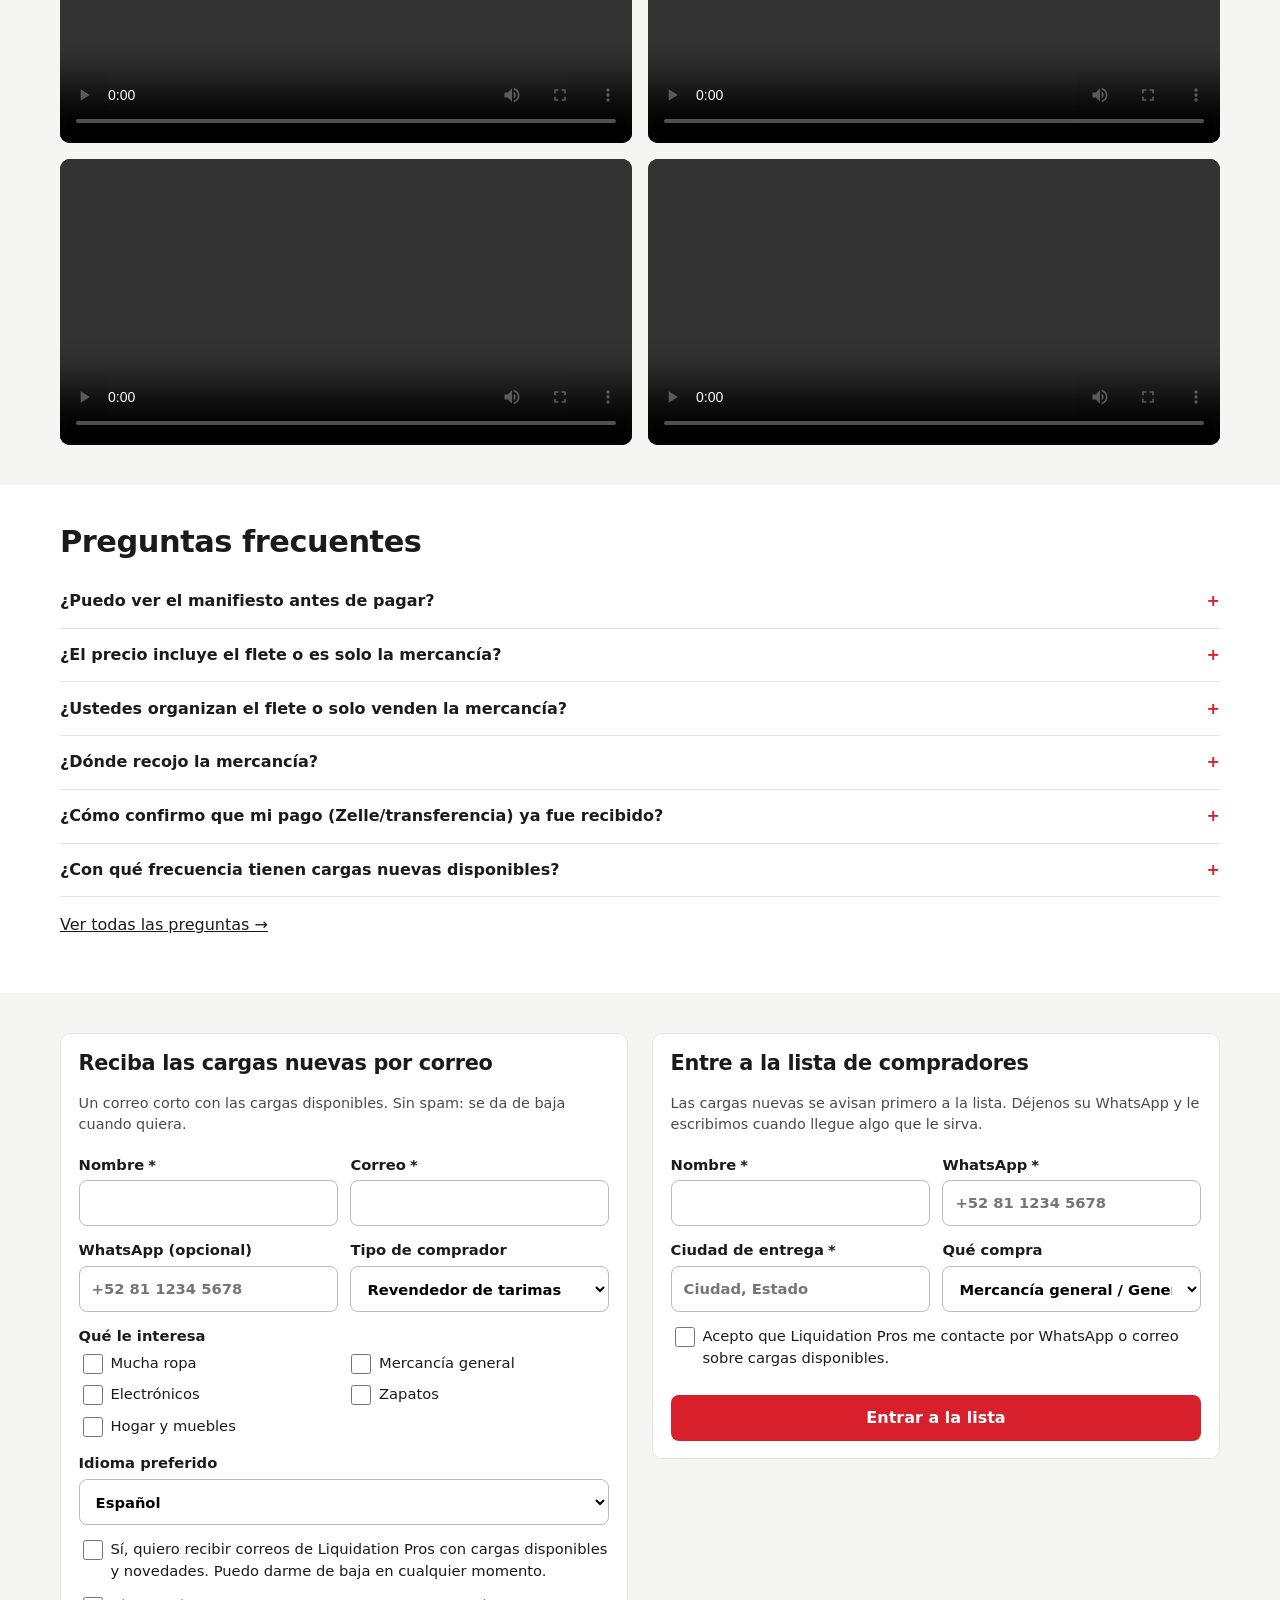
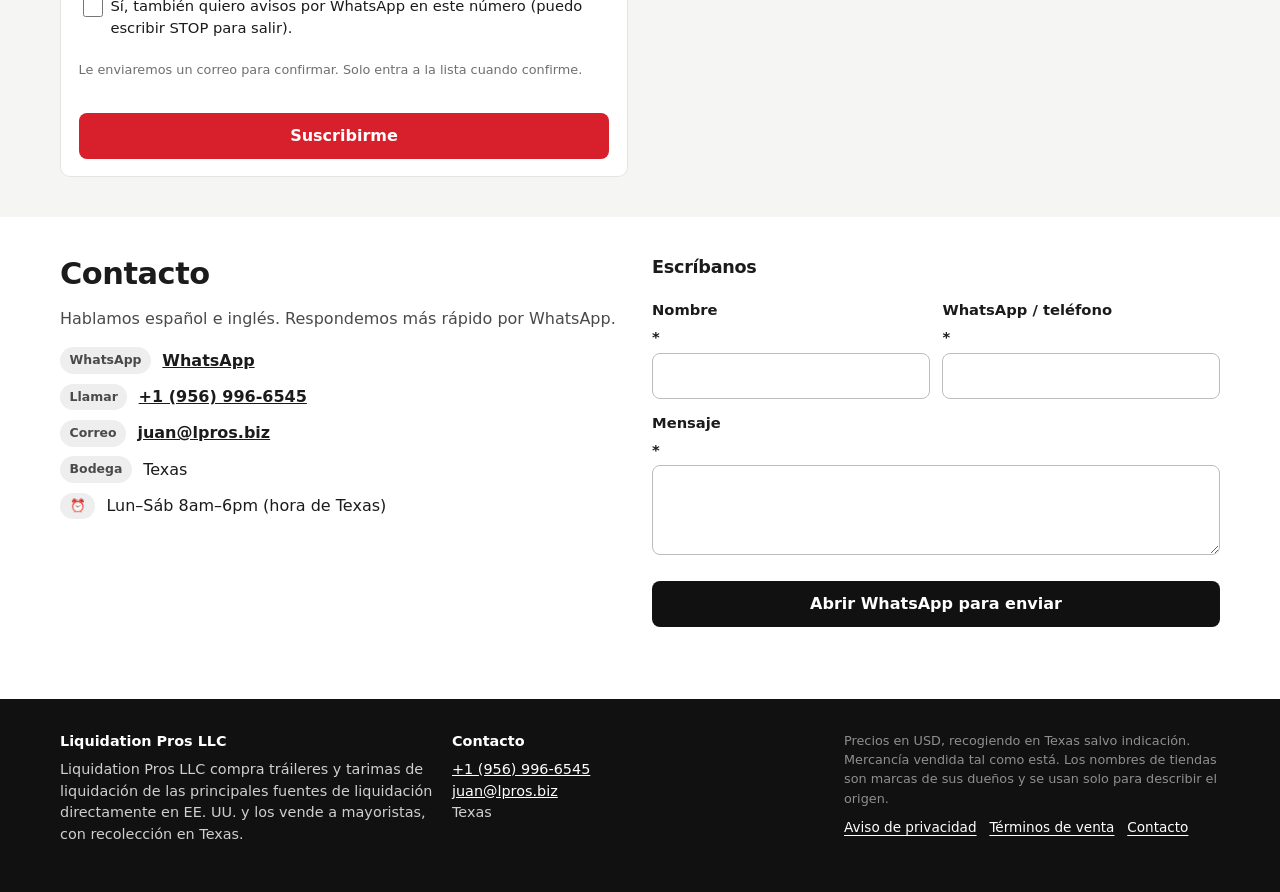
==== commit 69d93718: "Remove Hidalgo city/street/zip from public site; neutral Texas wording (FAQ border answer left for o" ====
--- a/index.html
+++ b/index.html
@@ -39,10 +39,7 @@
   "priceRange": "$$",
   "address": {
     "@type": "PostalAddress",
-    "streetAddress": "709 W Joe Pate Blvd",
-    "addressLocality": "Hidalgo",
     "addressRegion": "TX",
-    "postalCode": "78557",
     "addressCountry": "US"
   },
   "areaServed": [
@@ -853,7 +850,7 @@
   <section class="hero">
     <div class="wrap">
       <div>
-        <div class="eyebrow" data-i18n="hero_eyebrow">Mayorista B2B · Hidalgo, Texas</div>
+        <div class="eyebrow" data-i18n="hero_eyebrow">Mayorista B2B · Texas</div>
         <h1 data-i18n="hero_h1">Compre tráileres completos de mercancía de liquidación. Vea qué trae antes de pagar.</h1>
         <p class="hero-sub" data-i18n="hero_lead">Escoja una carga, vea qué trae, pague y recoja en Texas. Precio fijo por tráiler, sin subastas.</p>
         <div class="cta">
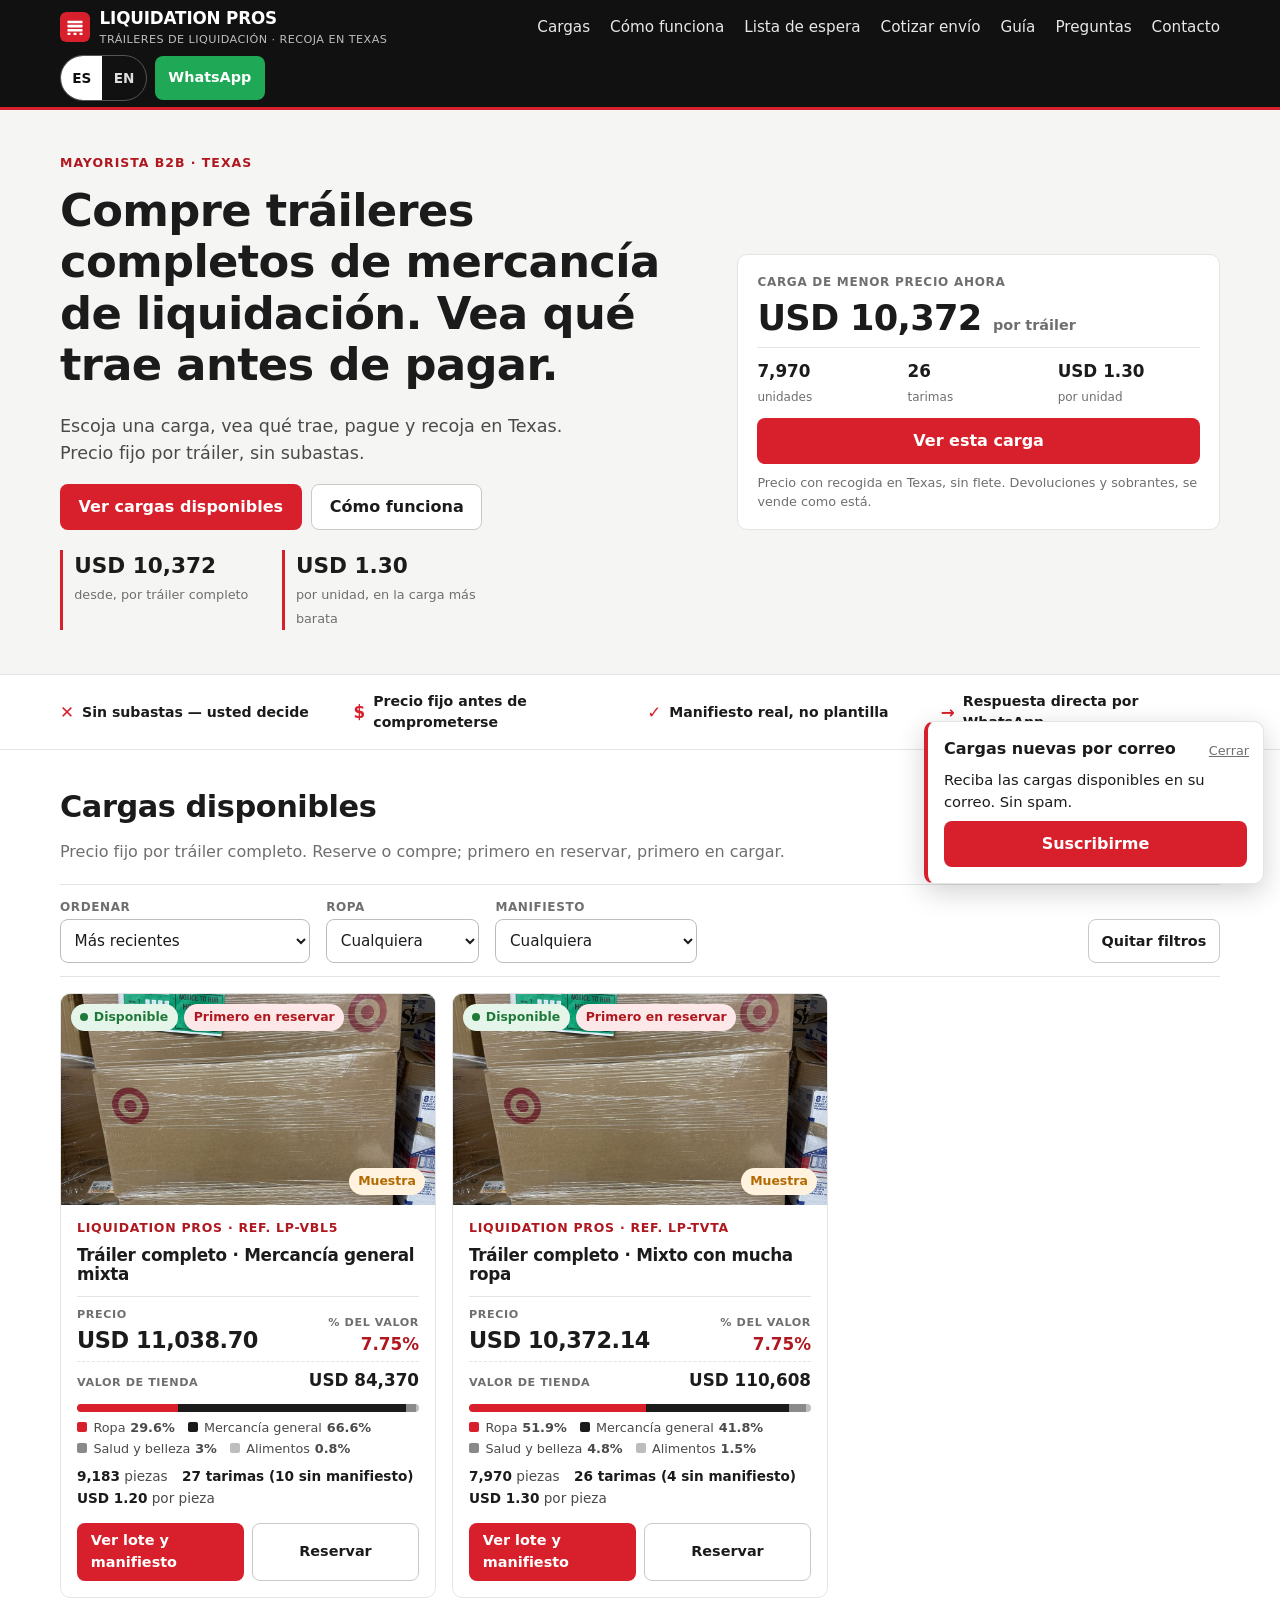
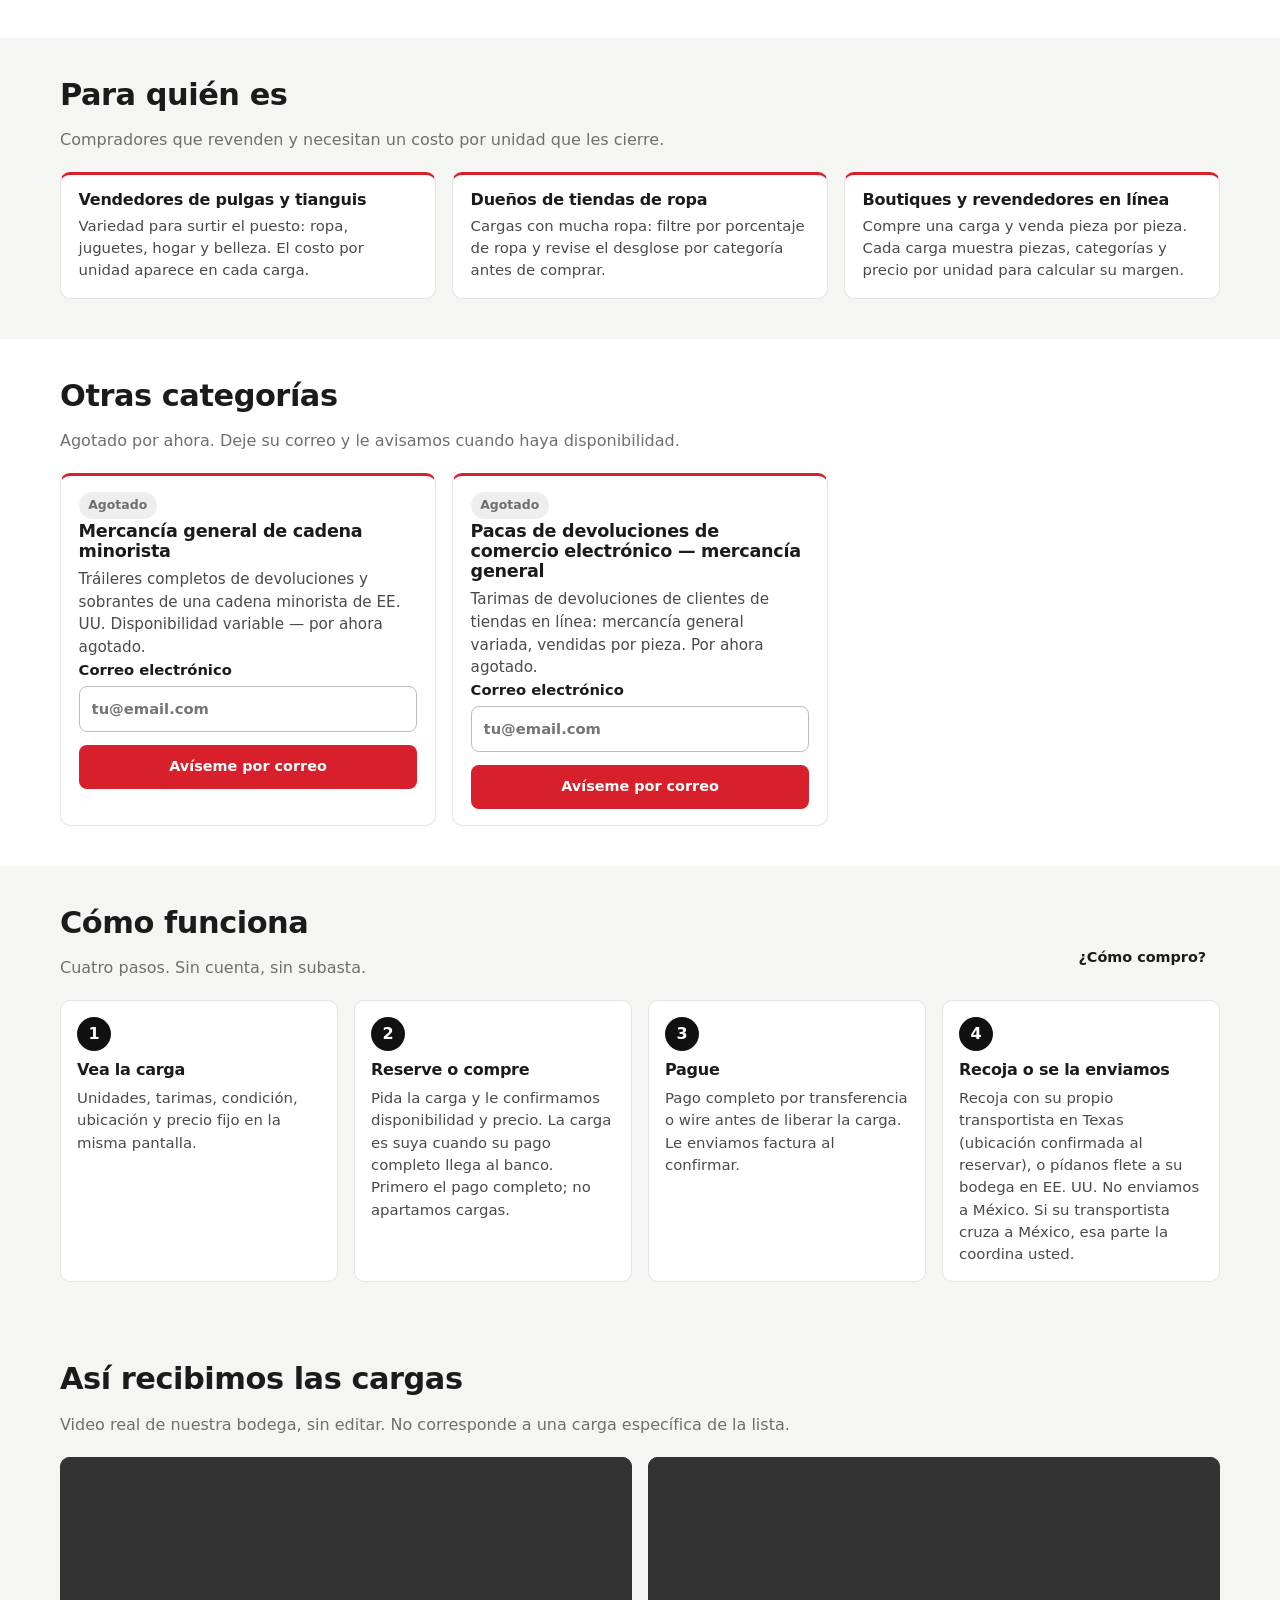
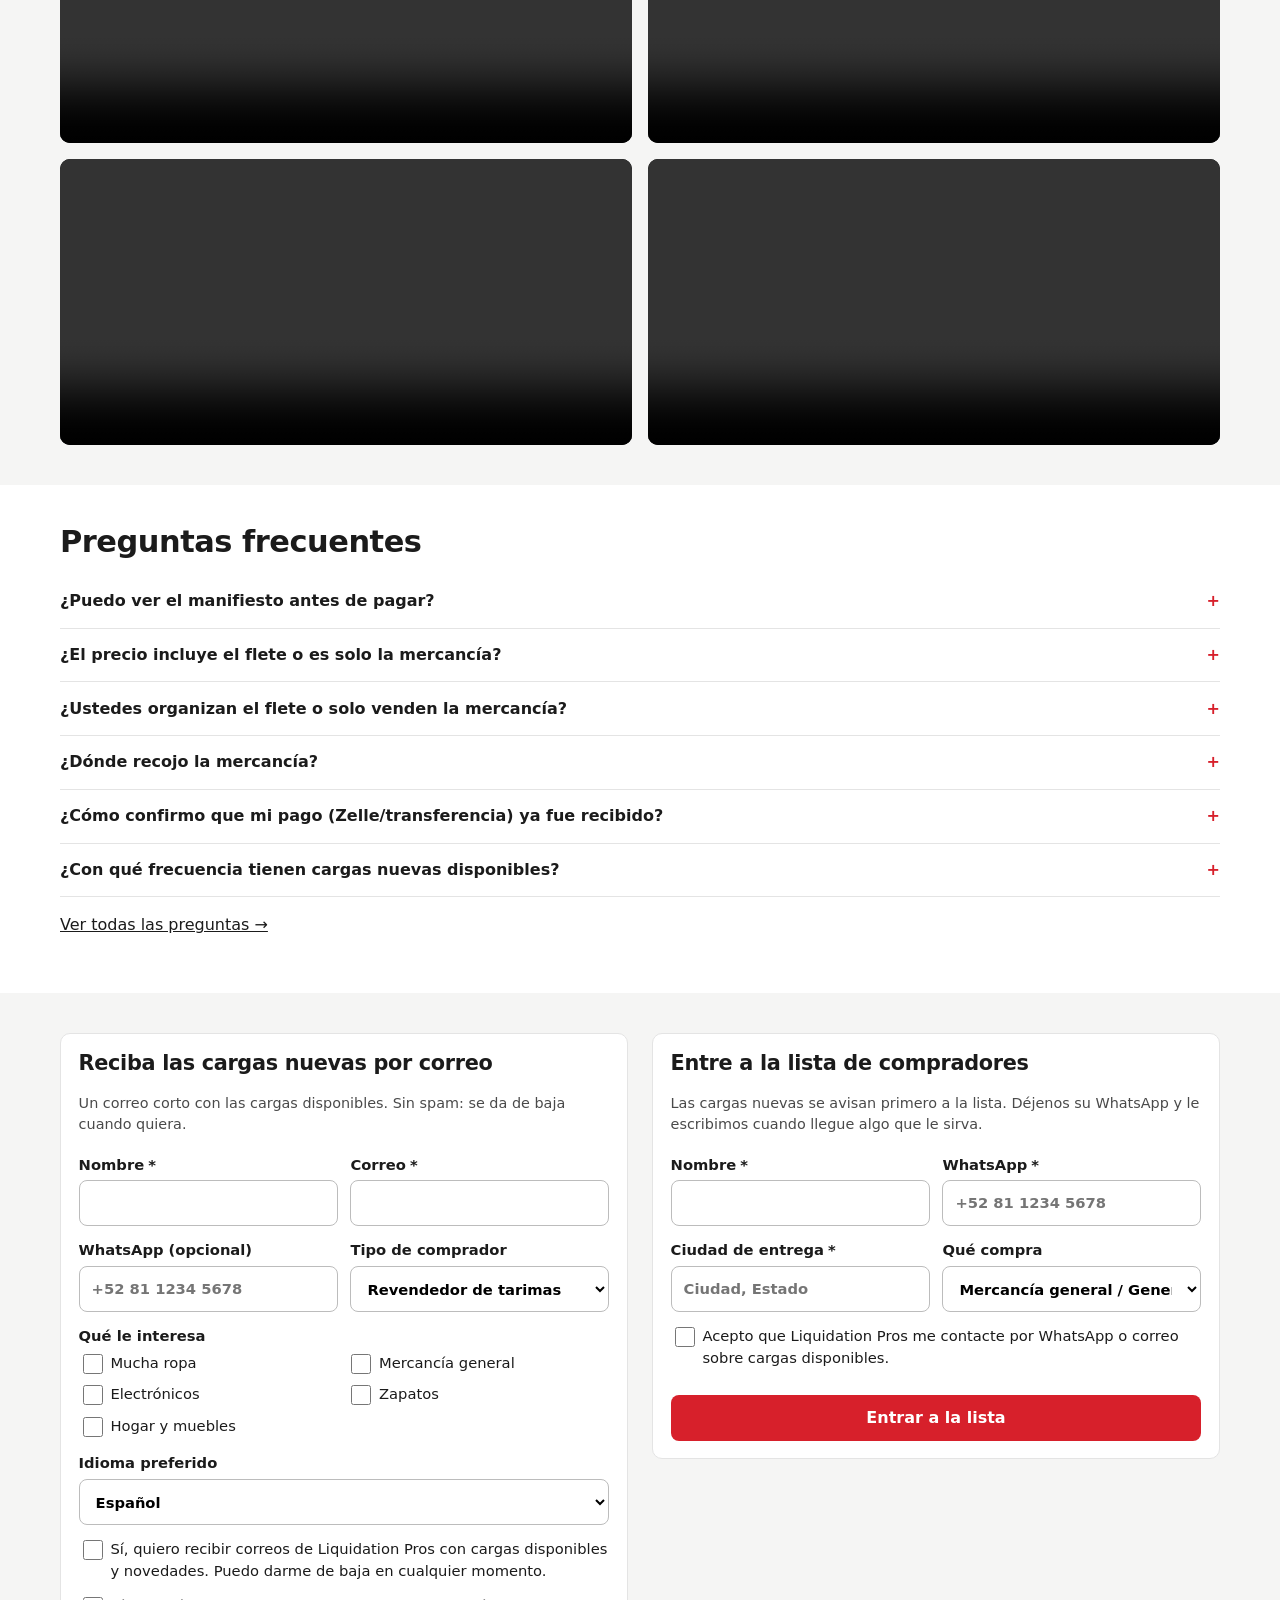
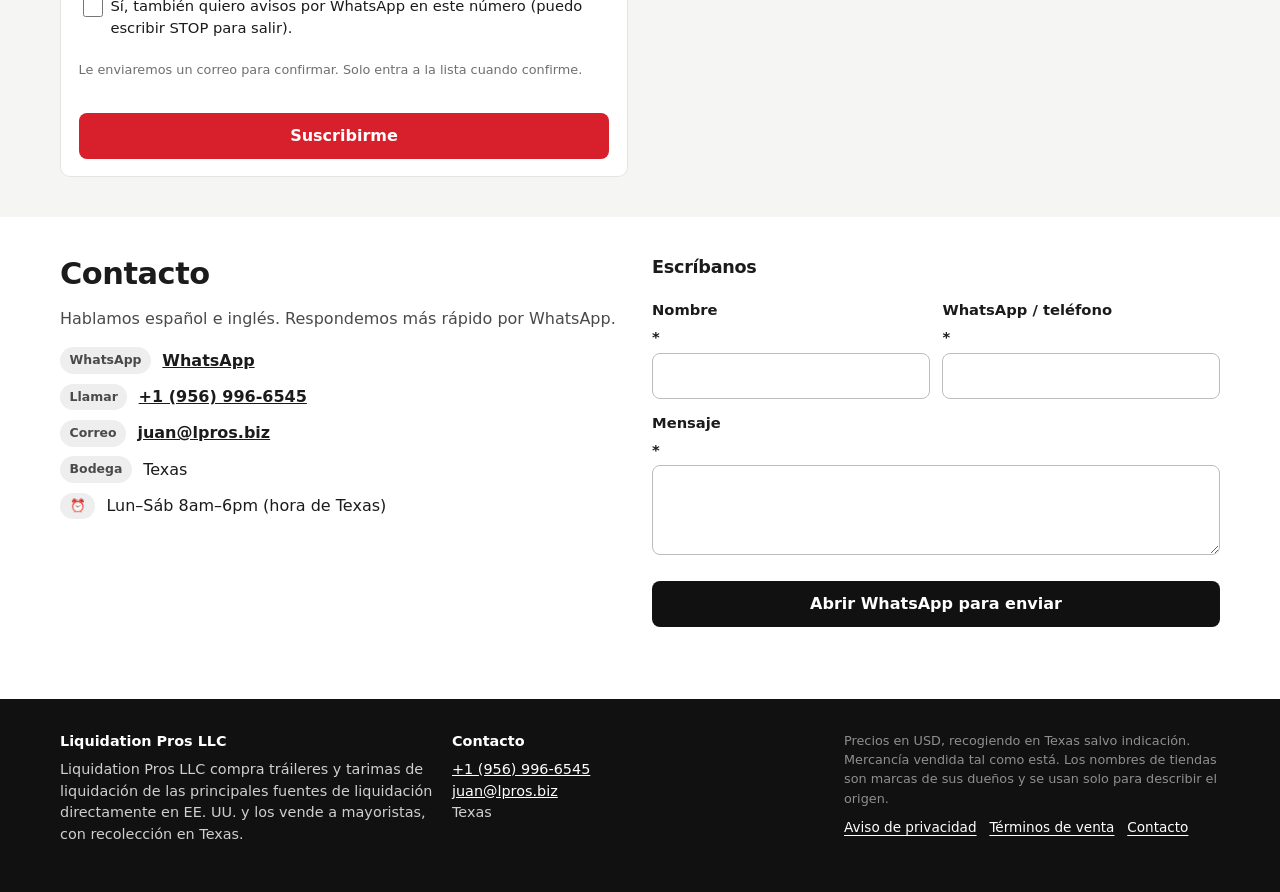
==== commit 181f9b11: "Remove public count of available loads (hero fact, filter counter) Co-Authored-By: Claude Sonnet 5.5" ====
--- a/index.html
+++ b/index.html
@@ -860,7 +860,6 @@
         <div class="facts">
           <div><b id="fact-from">–</b><span data-i18n="fact_from">desde, por tráiler completo</span></div>
           <div><b id="fact-unit">–</b><span data-i18n="fact_unit">por unidad, en la carga más barata</span></div>
-          <div><b id="fact-loads">–</b><span data-i18n="fact_loads">cargas disponibles</span></div>
         </div>
       </div>
       <aside class="hero-panel" id="hero-panel" aria-live="polite"></aside>
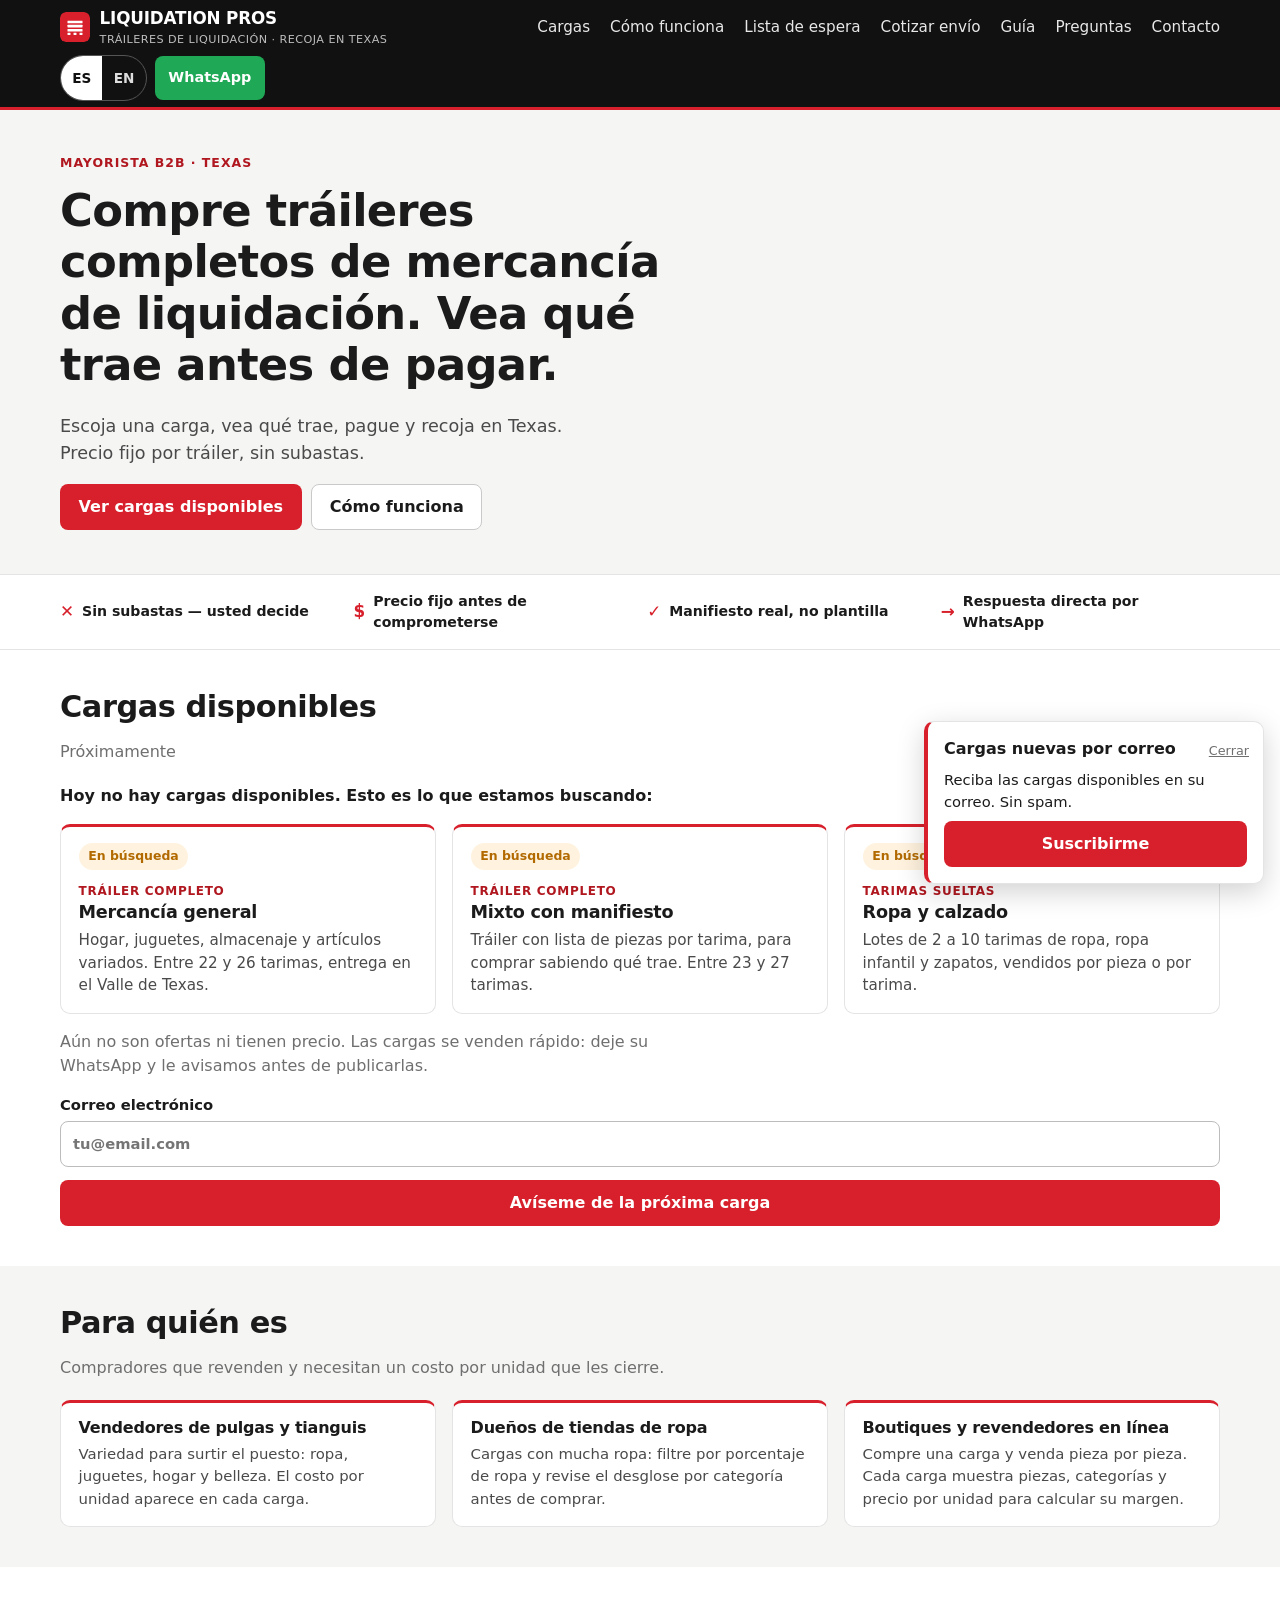
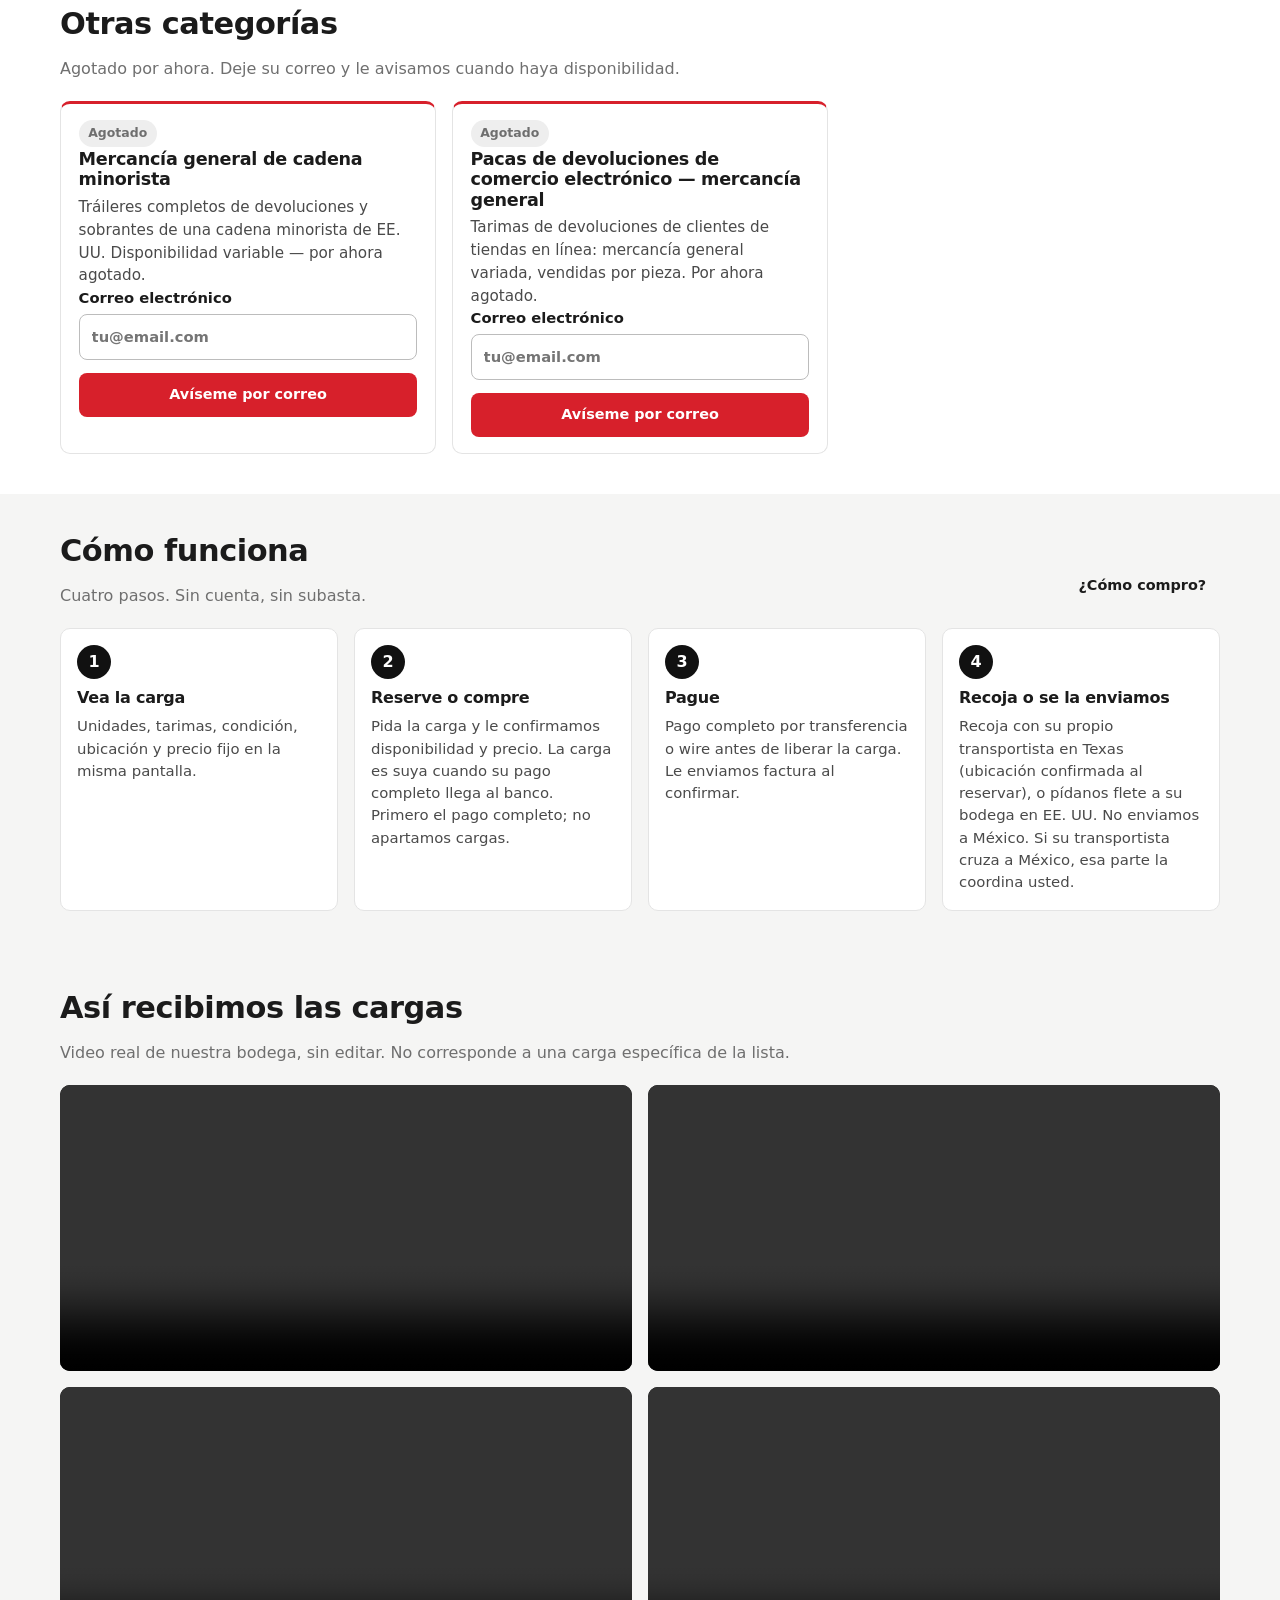
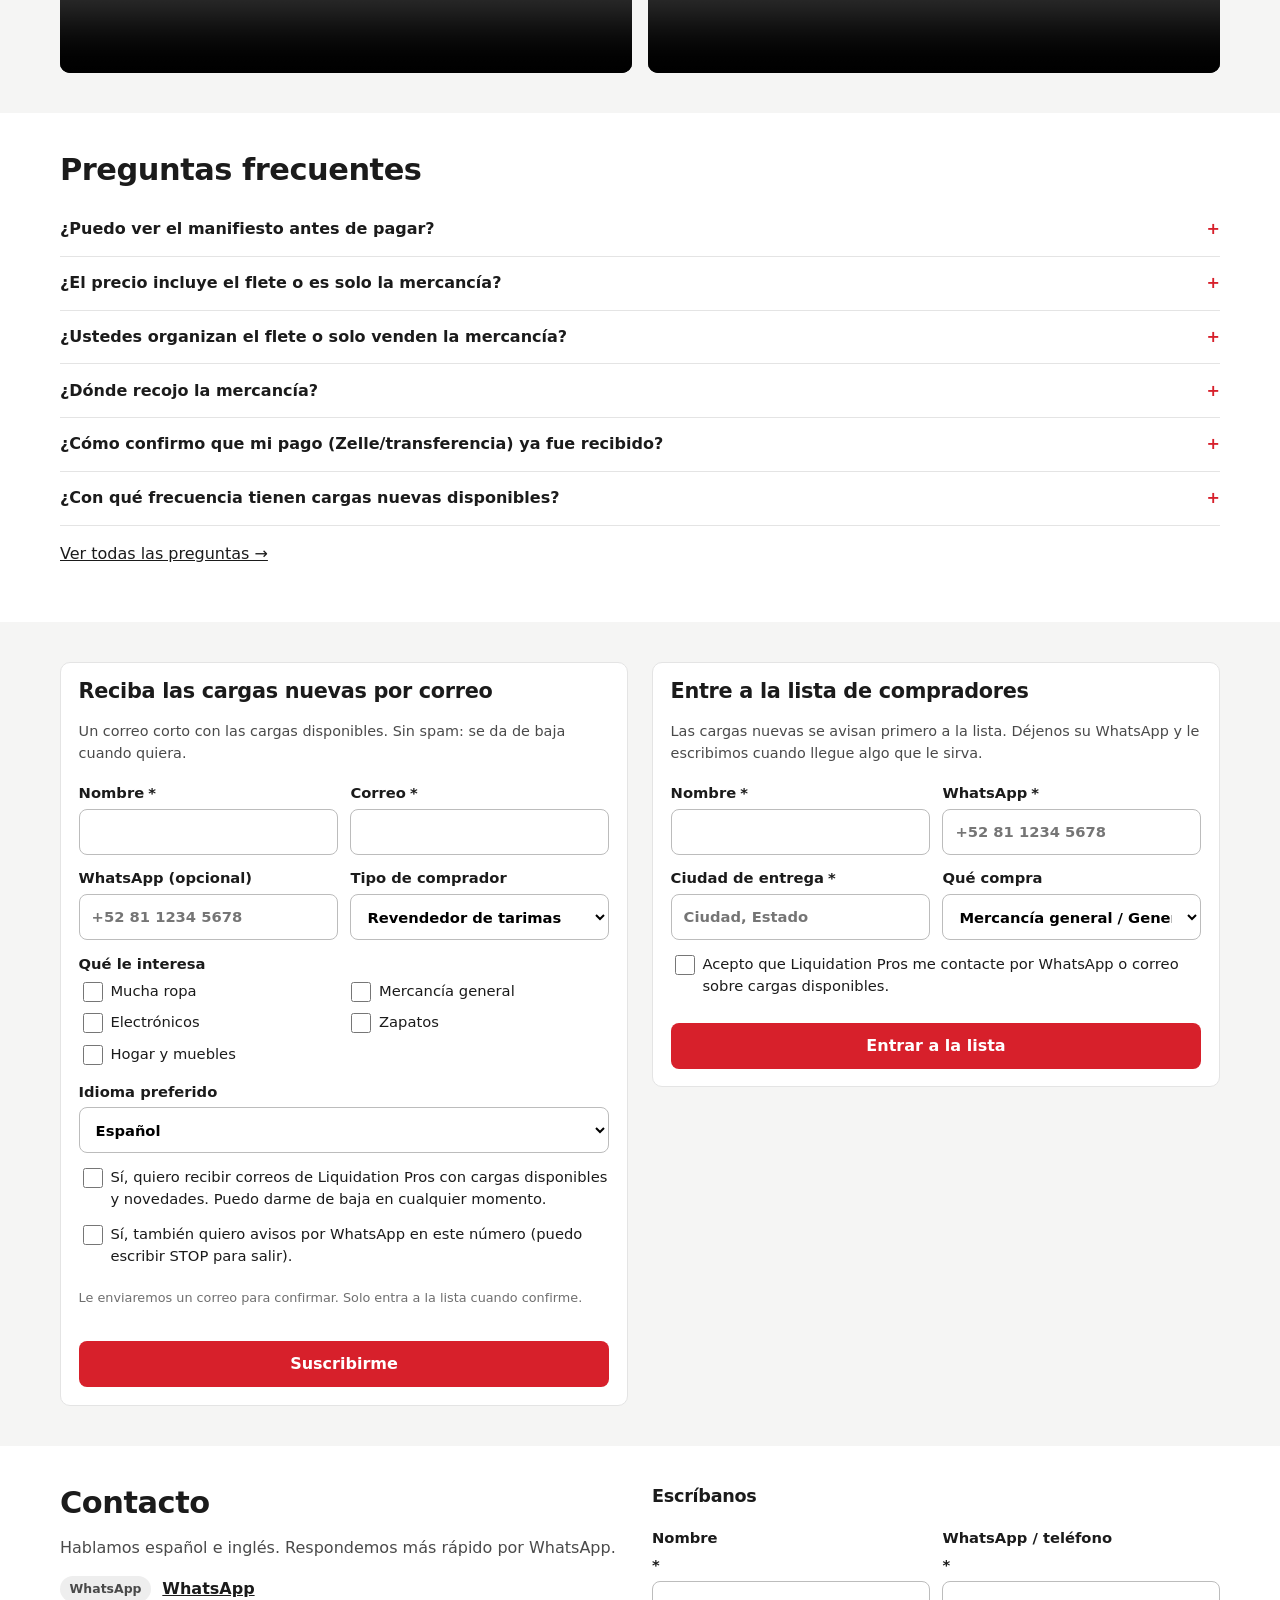
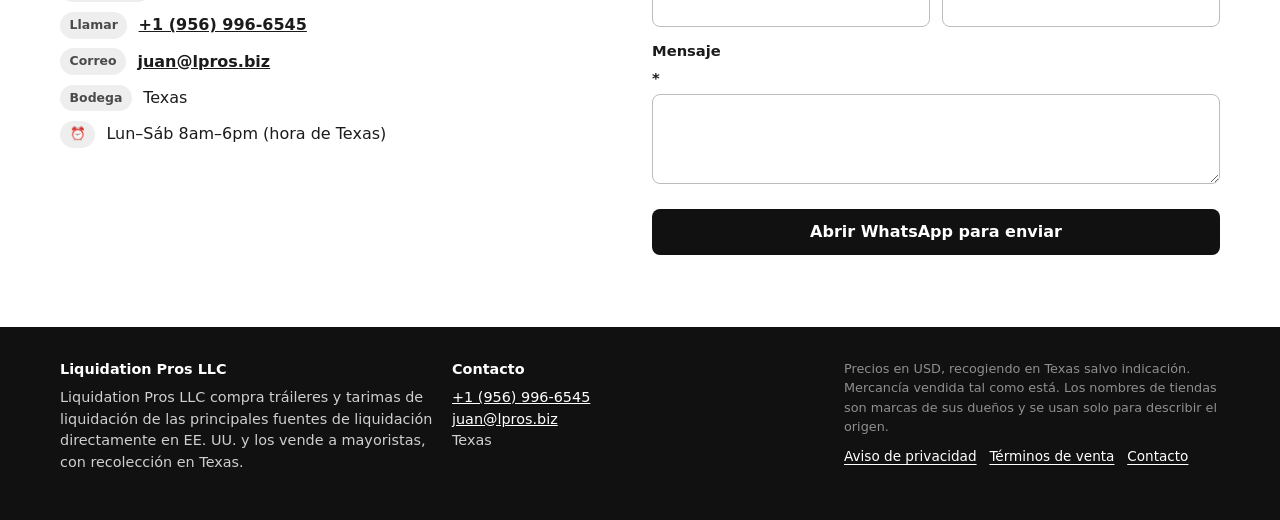
==== commit 9cee4872: "Point WhatsApp links to 323 number" ====
--- a/index.html
+++ b/index.html
@@ -70,7 +70,7 @@
       "@type": "ContactPoint",
       "contactType": "sales",
       "telephone": "+19569966545",
-      "url": "https://wa.me/19569966545",
+      "url": "https://wa.me/13239613868",
       "areaServed": [
         "US"
       ],
@@ -81,7 +81,7 @@
     }
   ],
   "sameAs": [
-    "https://wa.me/19569966545"
+    "https://wa.me/13239613868"
   ]
 }
 </script>
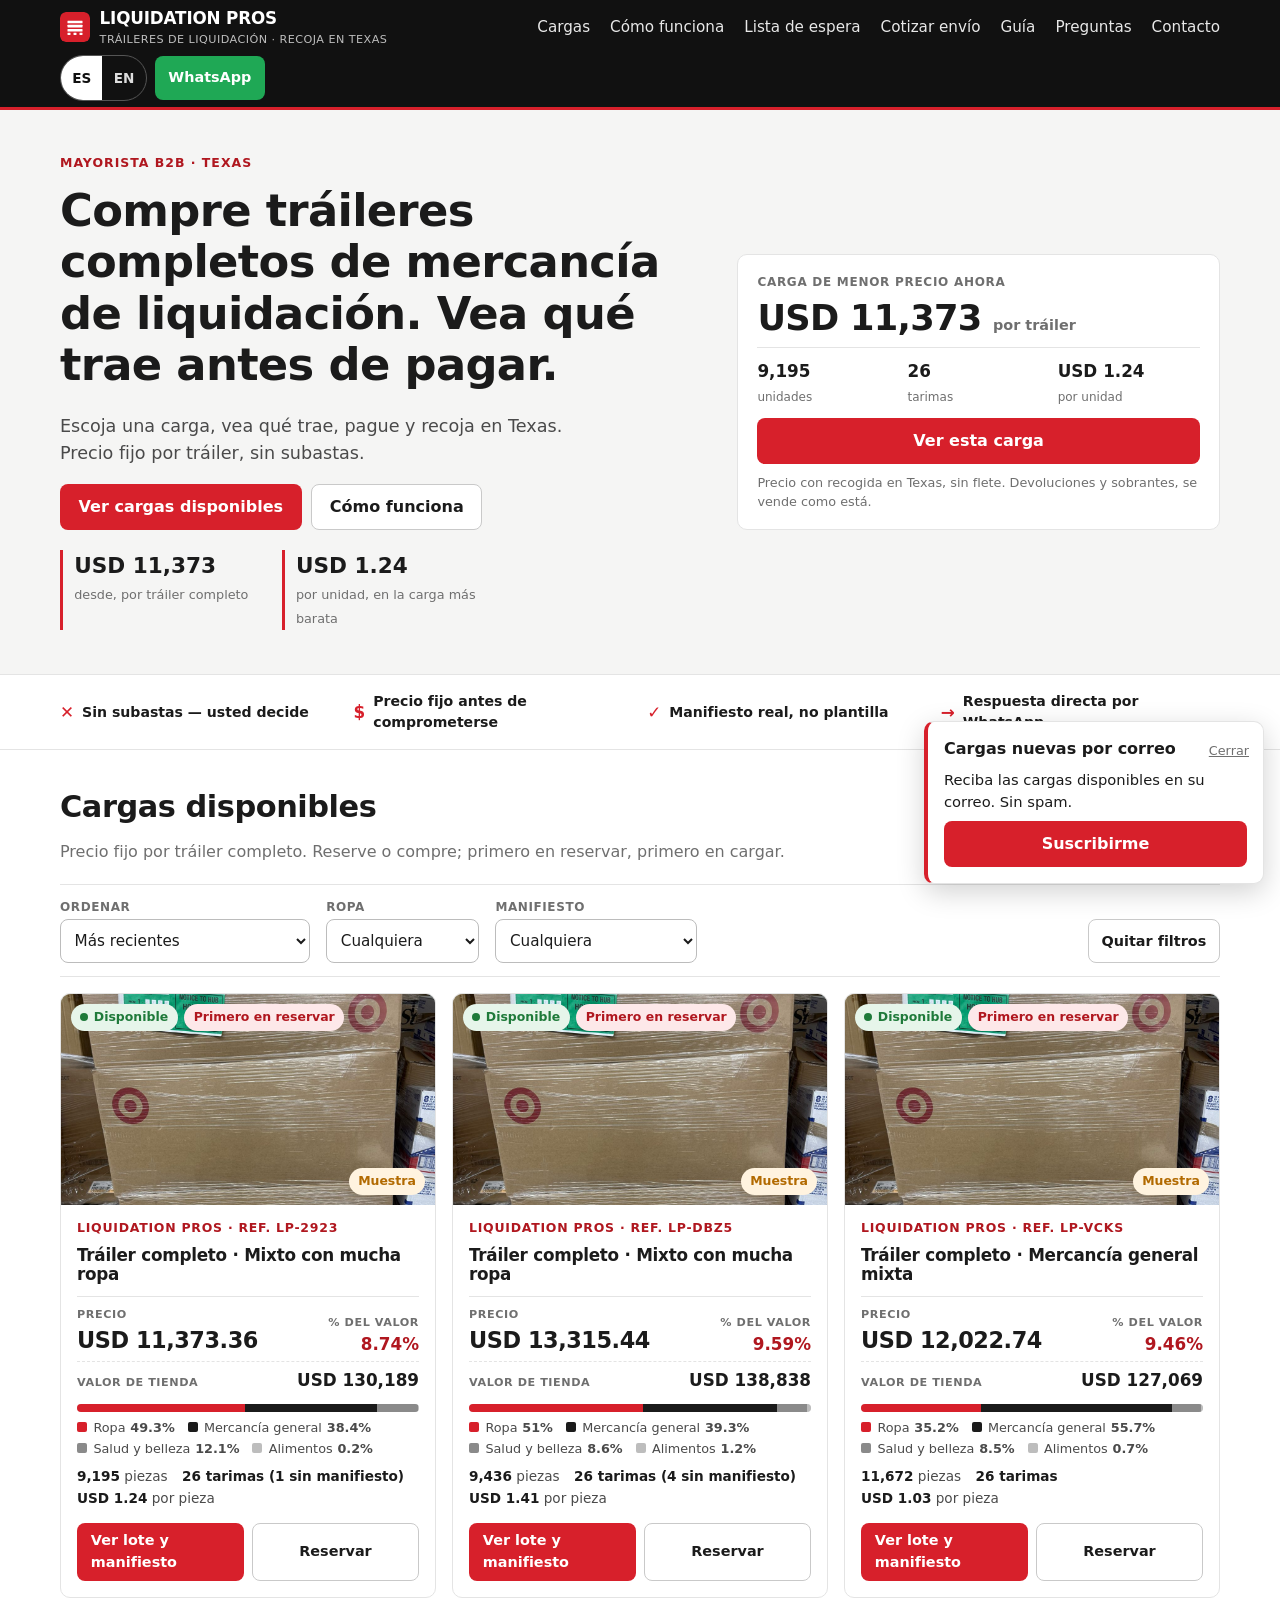
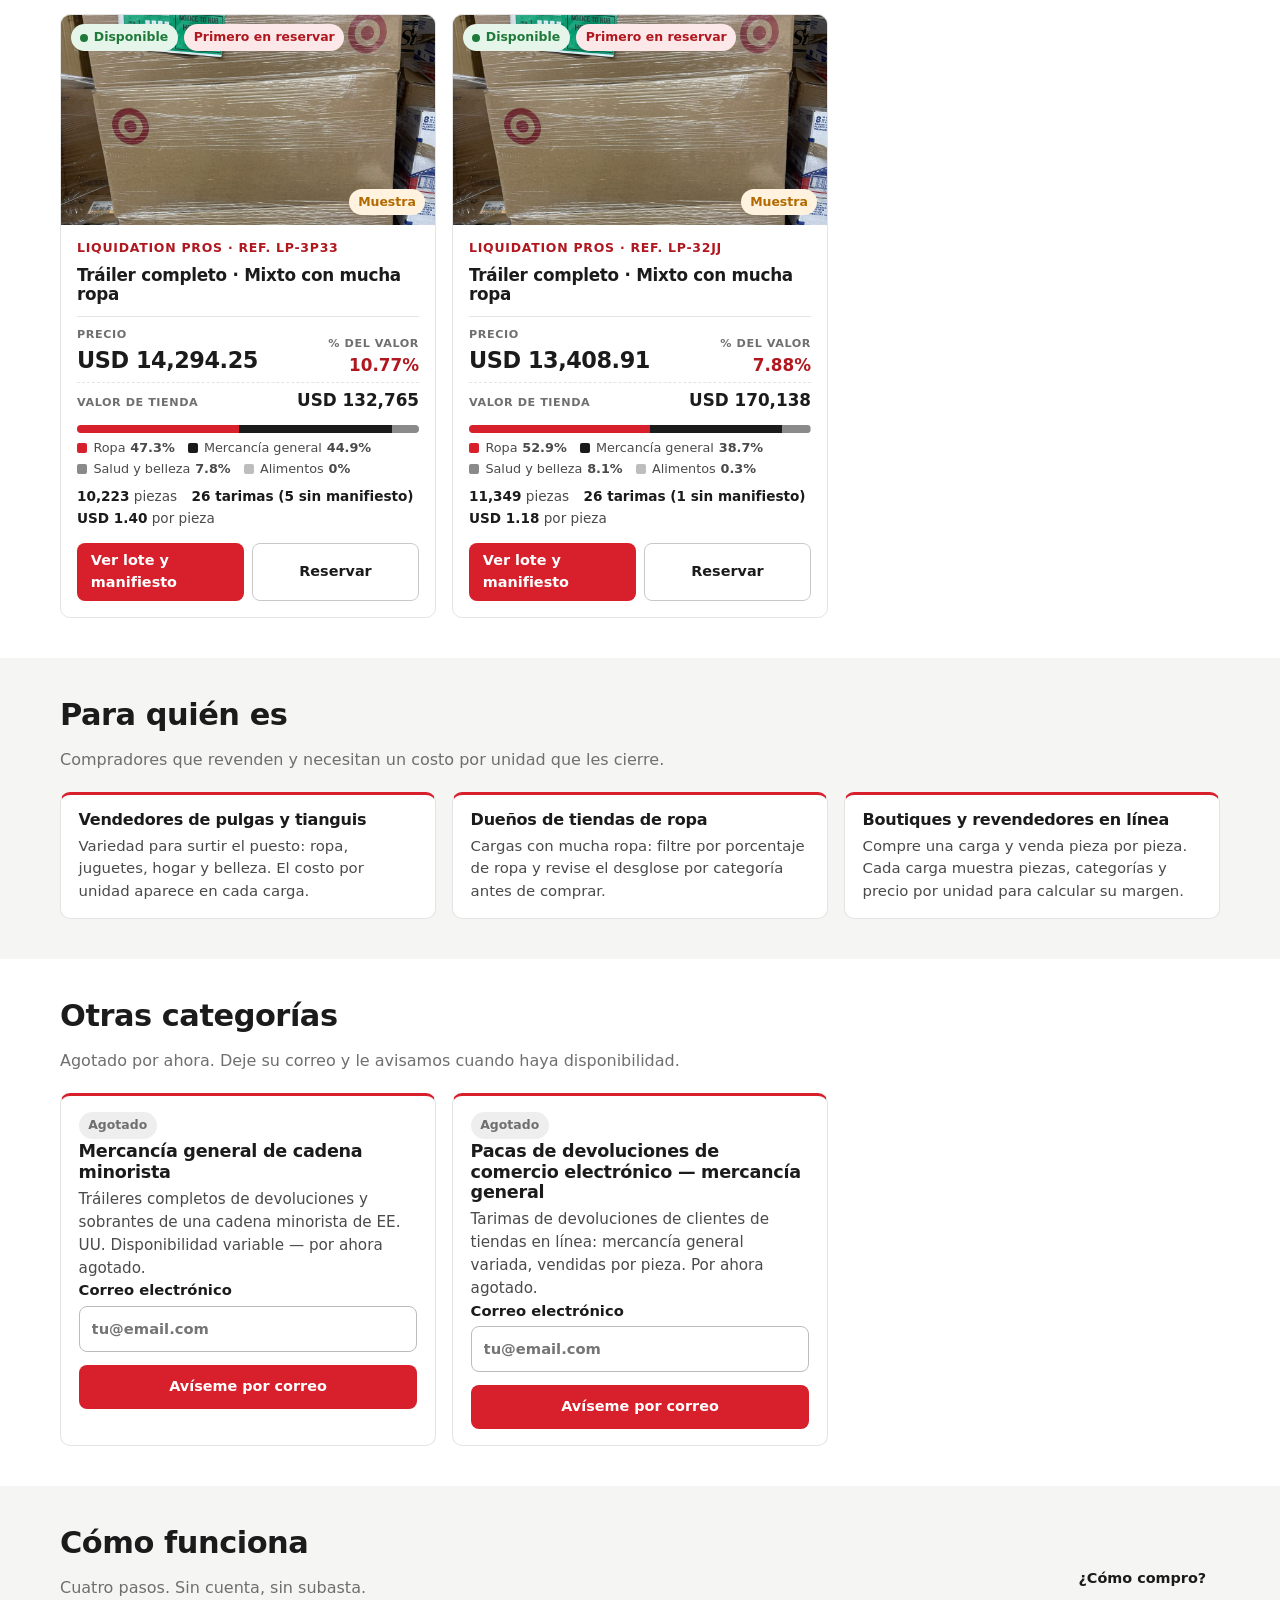
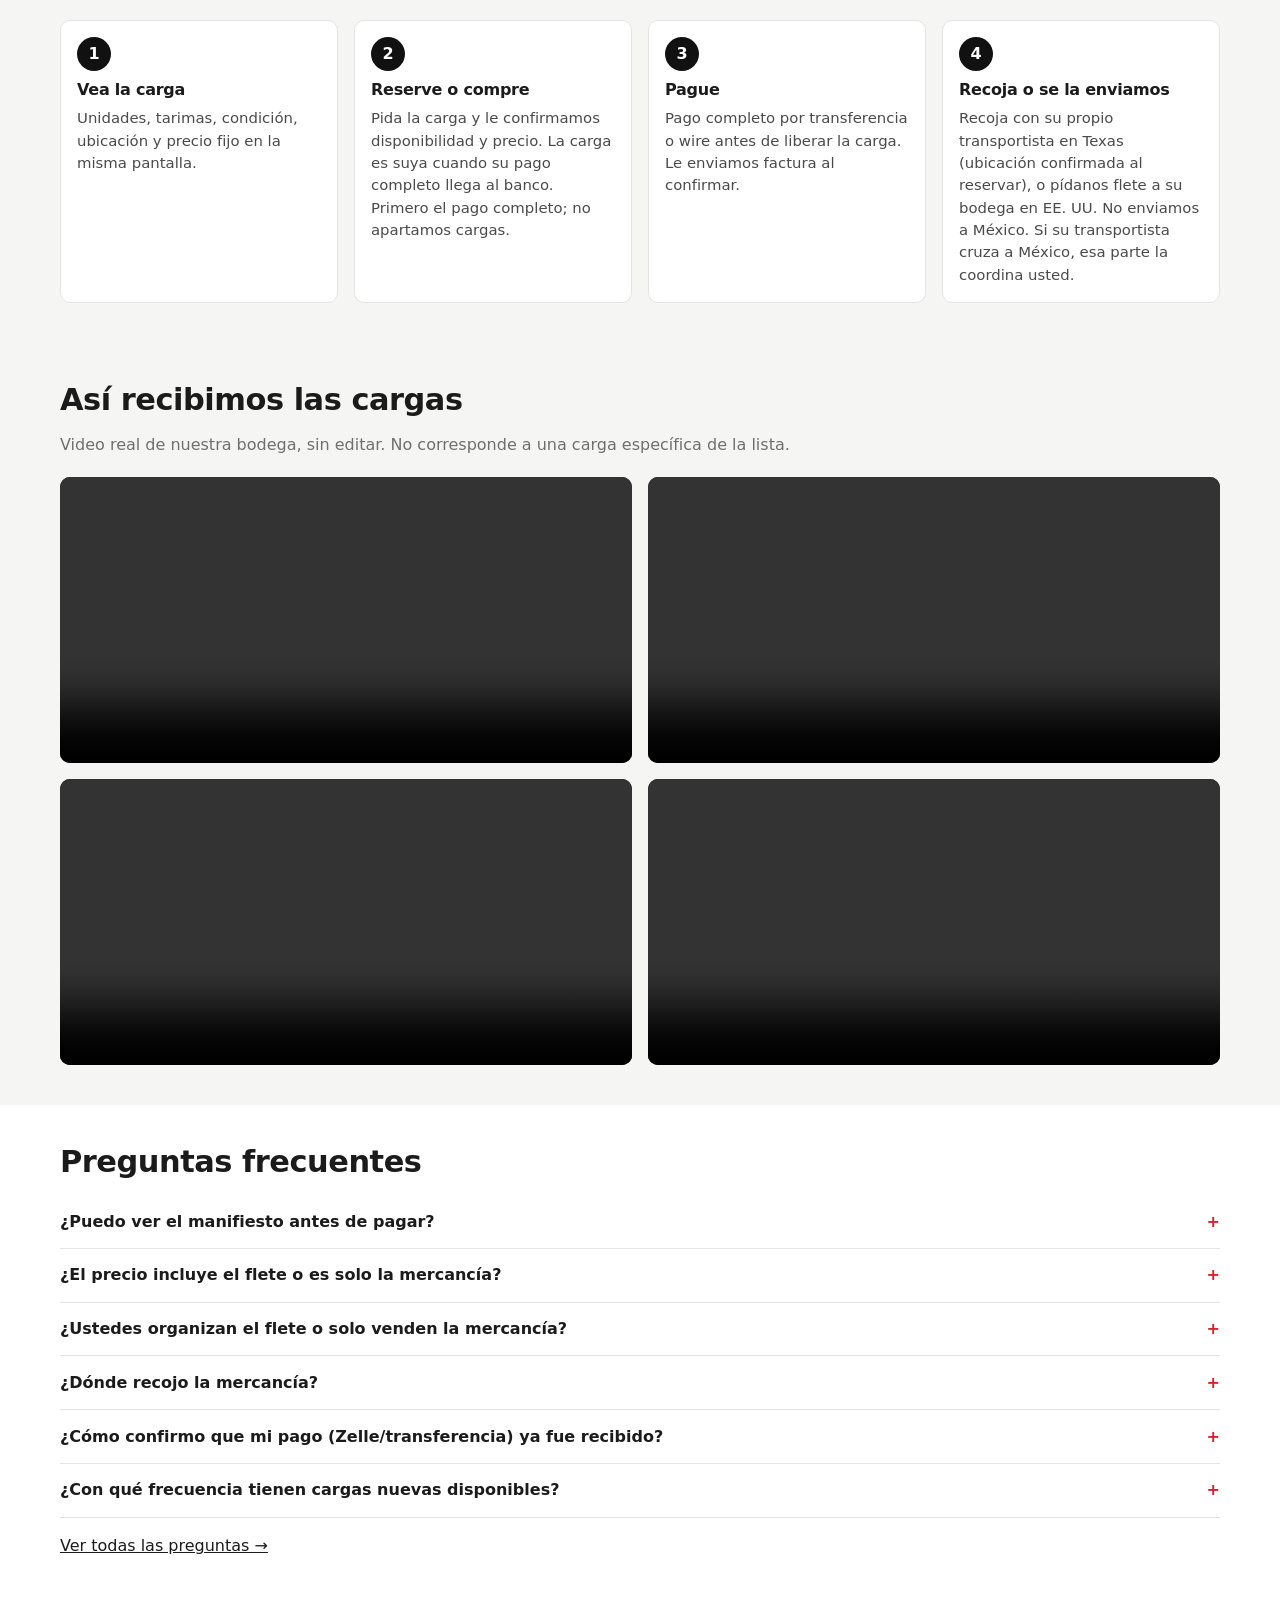
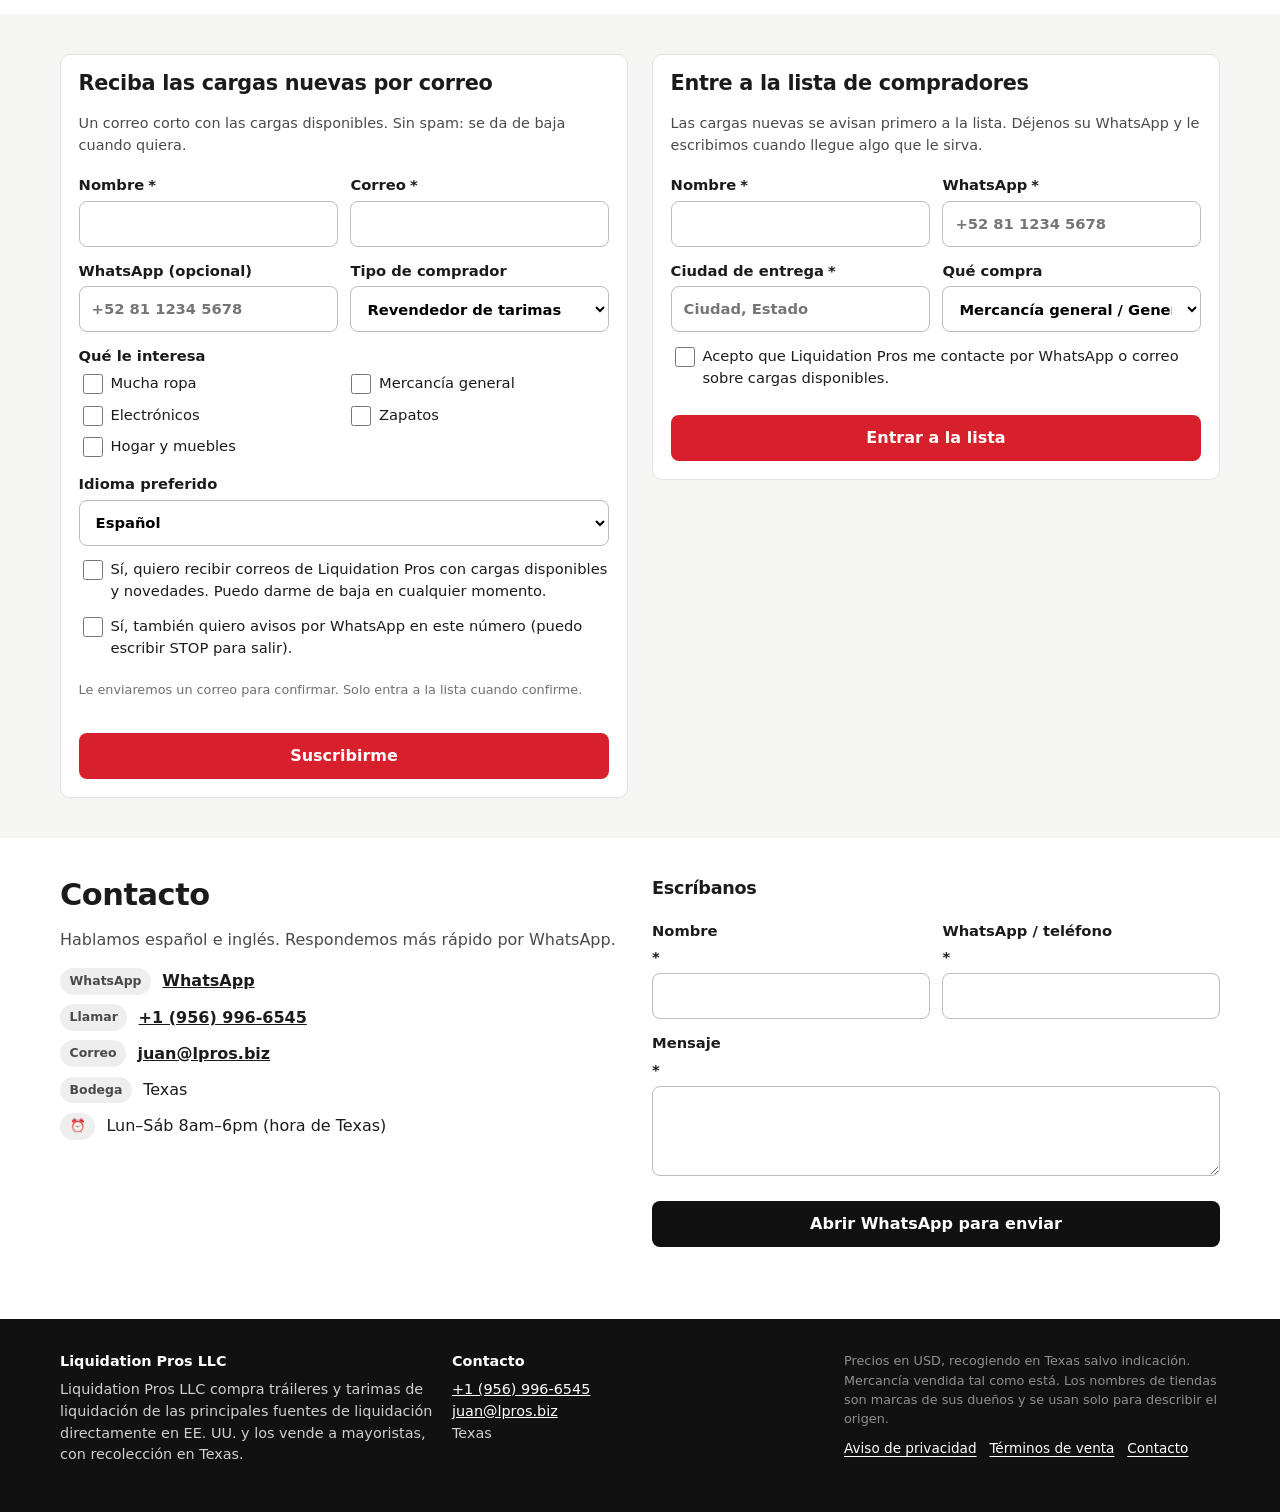
==== commit 1b7e3a33: "List 5 truckloads (26 pallets, FOB San Antonio TX) with full searchable item manifests Co-Authored-B" ====
--- a/index.html
+++ b/index.html
@@ -265,7 +265,7 @@
           "url": "https://lpros210.github.io/lpos-loads/load.html?id=LP-HBRP",
           "priceCurrency": "USD",
           "price": 8400,
-          "availability": "https://schema.org/InStock",
+          "availability": "https://schema.org/SoldOut",
           "itemCondition": "https://schema.org/UsedCondition",
           "seller": {
             "@type": "Organization",
@@ -291,7 +291,7 @@
           "url": "https://lpros210.github.io/lpos-loads/load.html?id=LP-OIG8",
           "priceCurrency": "USD",
           "price": 7427,
-          "availability": "https://schema.org/InStock",
+          "availability": "https://schema.org/SoldOut",
           "itemCondition": "https://schema.org/UsedCondition",
           "seller": {
             "@type": "Organization",
@@ -317,7 +317,7 @@
           "url": "https://lpros210.github.io/lpos-loads/load.html?id=LP-F1CB",
           "priceCurrency": "USD",
           "price": 8279,
-          "availability": "https://schema.org/InStock",
+          "availability": "https://schema.org/SoldOut",
           "itemCondition": "https://schema.org/UsedCondition",
           "seller": {
             "@type": "Organization",
@@ -343,7 +343,7 @@
           "url": "https://lpros210.github.io/lpos-loads/load.html?id=LP-FNO6",
           "priceCurrency": "USD",
           "price": 8770,
-          "availability": "https://schema.org/InStock",
+          "availability": "https://schema.org/SoldOut",
           "itemCondition": "https://schema.org/UsedCondition",
           "seller": {
             "@type": "Organization",
@@ -369,7 +369,7 @@
           "url": "https://lpros210.github.io/lpos-loads/load.html?id=LP-B9M8",
           "priceCurrency": "USD",
           "price": 7010,
-          "availability": "https://schema.org/InStock",
+          "availability": "https://schema.org/SoldOut",
           "itemCondition": "https://schema.org/UsedCondition",
           "seller": {
             "@type": "Organization",
@@ -395,7 +395,7 @@
           "url": "https://lpros210.github.io/lpos-loads/load.html?id=LP-K2RT",
           "priceCurrency": "USD",
           "price": 26146.22,
-          "availability": "https://schema.org/InStock",
+          "availability": "https://schema.org/SoldOut",
           "itemCondition": "https://schema.org/UsedCondition",
           "seller": {
             "@type": "Organization",
@@ -551,7 +551,7 @@
           "url": "https://lpros210.github.io/lpos-loads/load.html?id=LP-J8L3",
           "priceCurrency": "USD",
           "price": 11700.0,
-          "availability": "https://schema.org/InStock",
+          "availability": "https://schema.org/SoldOut",
           "itemCondition": "https://schema.org/UsedCondition",
           "seller": {
             "@type": "Organization",
@@ -577,7 +577,7 @@
           "url": "https://lpros210.github.io/lpos-loads/load.html?id=LP-CZJ5",
           "priceCurrency": "USD",
           "price": 12150.0,
-          "availability": "https://schema.org/InStock",
+          "availability": "https://schema.org/SoldOut",
           "itemCondition": "https://schema.org/UsedCondition",
           "seller": {
             "@type": "Organization",
@@ -603,7 +603,7 @@
           "url": "https://lpros210.github.io/lpos-loads/load.html?id=LP-MD7H",
           "priceCurrency": "USD",
           "price": 12150.0,
-          "availability": "https://schema.org/InStock",
+          "availability": "https://schema.org/SoldOut",
           "itemCondition": "https://schema.org/UsedCondition",
           "seller": {
             "@type": "Organization",
@@ -629,7 +629,7 @@
           "url": "https://lpros210.github.io/lpos-loads/load.html?id=LP-5W6P",
           "priceCurrency": "USD",
           "price": 13334.66,
-          "availability": "https://schema.org/InStock",
+          "availability": "https://schema.org/SoldOut",
           "itemCondition": "https://schema.org/UsedCondition",
           "seller": {
             "@type": "Organization",
@@ -655,7 +655,7 @@
           "url": "https://lpros210.github.io/lpos-loads/load.html?id=LP-SM48",
           "priceCurrency": "USD",
           "price": 14889.28,
-          "availability": "https://schema.org/InStock",
+          "availability": "https://schema.org/SoldOut",
           "itemCondition": "https://schema.org/UsedCondition",
           "seller": {
             "@type": "Organization",
@@ -681,7 +681,7 @@
           "url": "https://lpros210.github.io/lpos-loads/load.html?id=LP-3XCL",
           "priceCurrency": "USD",
           "price": 12288.58,
-          "availability": "https://schema.org/InStock",
+          "availability": "https://schema.org/SoldOut",
           "itemCondition": "https://schema.org/UsedCondition",
           "seller": {
             "@type": "Organization",
@@ -707,7 +707,7 @@
           "url": "https://lpros210.github.io/lpos-loads/load.html?id=LP-6DXE",
           "priceCurrency": "USD",
           "price": 16076.94,
-          "availability": "https://schema.org/InStock",
+          "availability": "https://schema.org/SoldOut",
           "itemCondition": "https://schema.org/UsedCondition",
           "seller": {
             "@type": "Organization",
@@ -733,7 +733,7 @@
           "url": "https://lpros210.github.io/lpos-loads/load.html?id=LP-KSDK",
           "priceCurrency": "USD",
           "price": 12486.96,
-          "availability": "https://schema.org/InStock",
+          "availability": "https://schema.org/SoldOut",
           "itemCondition": "https://schema.org/UsedCondition",
           "seller": {
             "@type": "Organization",
@@ -759,7 +759,7 @@
           "url": "https://lpros210.github.io/lpos-loads/load.html?id=LP-3FMN",
           "priceCurrency": "USD",
           "price": 14936.38,
-          "availability": "https://schema.org/InStock",
+          "availability": "https://schema.org/SoldOut",
           "itemCondition": "https://schema.org/UsedCondition",
           "seller": {
             "@type": "Organization",
@@ -785,7 +785,7 @@
           "url": "https://lpros210.github.io/lpos-loads/load.html?id=LP-VBL5",
           "priceCurrency": "USD",
           "price": 11038.7,
-          "availability": "https://schema.org/InStock",
+          "availability": "https://schema.org/SoldOut",
           "itemCondition": "https://schema.org/UsedCondition",
           "seller": {
             "@type": "Organization",
@@ -811,6 +811,136 @@
           "url": "https://lpros210.github.io/lpos-loads/load.html?id=LP-TVTA",
           "priceCurrency": "USD",
           "price": 10372.14,
+          "availability": "https://schema.org/SoldOut",
+          "itemCondition": "https://schema.org/UsedCondition",
+          "seller": {
+            "@type": "Organization",
+            "name": "Liquidation Pros LLC"
+          }
+        }
+      }
+    },
+    {
+      "@type": "ListItem",
+      "position": 29,
+      "item": {
+        "@type": "Product",
+        "name": "Tráiler completo · Mixto con mucha ropa",
+        "sku": "LP-2923",
+        "brand": {
+          "@type": "Brand",
+          "name": "Liquidation Pros"
+        },
+        "url": "https://lpros210.github.io/lpos-loads/load.html?id=LP-2923",
+        "offers": {
+          "@type": "Offer",
+          "url": "https://lpros210.github.io/lpos-loads/load.html?id=LP-2923",
+          "priceCurrency": "USD",
+          "price": 11373.36,
+          "availability": "https://schema.org/InStock",
+          "itemCondition": "https://schema.org/UsedCondition",
+          "seller": {
+            "@type": "Organization",
+            "name": "Liquidation Pros LLC"
+          }
+        }
+      }
+    },
+    {
+      "@type": "ListItem",
+      "position": 30,
+      "item": {
+        "@type": "Product",
+        "name": "Tráiler completo · Mixto con mucha ropa",
+        "sku": "LP-DBZ5",
+        "brand": {
+          "@type": "Brand",
+          "name": "Liquidation Pros"
+        },
+        "url": "https://lpros210.github.io/lpos-loads/load.html?id=LP-DBZ5",
+        "offers": {
+          "@type": "Offer",
+          "url": "https://lpros210.github.io/lpos-loads/load.html?id=LP-DBZ5",
+          "priceCurrency": "USD",
+          "price": 13315.44,
+          "availability": "https://schema.org/InStock",
+          "itemCondition": "https://schema.org/UsedCondition",
+          "seller": {
+            "@type": "Organization",
+            "name": "Liquidation Pros LLC"
+          }
+        }
+      }
+    },
+    {
+      "@type": "ListItem",
+      "position": 31,
+      "item": {
+        "@type": "Product",
+        "name": "Tráiler completo · Mercancía general mixta",
+        "sku": "LP-VCKS",
+        "brand": {
+          "@type": "Brand",
+          "name": "Liquidation Pros"
+        },
+        "url": "https://lpros210.github.io/lpos-loads/load.html?id=LP-VCKS",
+        "offers": {
+          "@type": "Offer",
+          "url": "https://lpros210.github.io/lpos-loads/load.html?id=LP-VCKS",
+          "priceCurrency": "USD",
+          "price": 12022.74,
+          "availability": "https://schema.org/InStock",
+          "itemCondition": "https://schema.org/UsedCondition",
+          "seller": {
+            "@type": "Organization",
+            "name": "Liquidation Pros LLC"
+          }
+        }
+      }
+    },
+    {
+      "@type": "ListItem",
+      "position": 32,
+      "item": {
+        "@type": "Product",
+        "name": "Tráiler completo · Mixto con mucha ropa",
+        "sku": "LP-3P33",
+        "brand": {
+          "@type": "Brand",
+          "name": "Liquidation Pros"
+        },
+        "url": "https://lpros210.github.io/lpos-loads/load.html?id=LP-3P33",
+        "offers": {
+          "@type": "Offer",
+          "url": "https://lpros210.github.io/lpos-loads/load.html?id=LP-3P33",
+          "priceCurrency": "USD",
+          "price": 14294.25,
+          "availability": "https://schema.org/InStock",
+          "itemCondition": "https://schema.org/UsedCondition",
+          "seller": {
+            "@type": "Organization",
+            "name": "Liquidation Pros LLC"
+          }
+        }
+      }
+    },
+    {
+      "@type": "ListItem",
+      "position": 33,
+      "item": {
+        "@type": "Product",
+        "name": "Tráiler completo · Mixto con mucha ropa",
+        "sku": "LP-32JJ",
+        "brand": {
+          "@type": "Brand",
+          "name": "Liquidation Pros"
+        },
+        "url": "https://lpros210.github.io/lpos-loads/load.html?id=LP-32JJ",
+        "offers": {
+          "@type": "Offer",
+          "url": "https://lpros210.github.io/lpos-loads/load.html?id=LP-32JJ",
+          "priceCurrency": "USD",
+          "price": 13408.91,
           "availability": "https://schema.org/InStock",
           "itemCondition": "https://schema.org/UsedCondition",
           "seller": {
